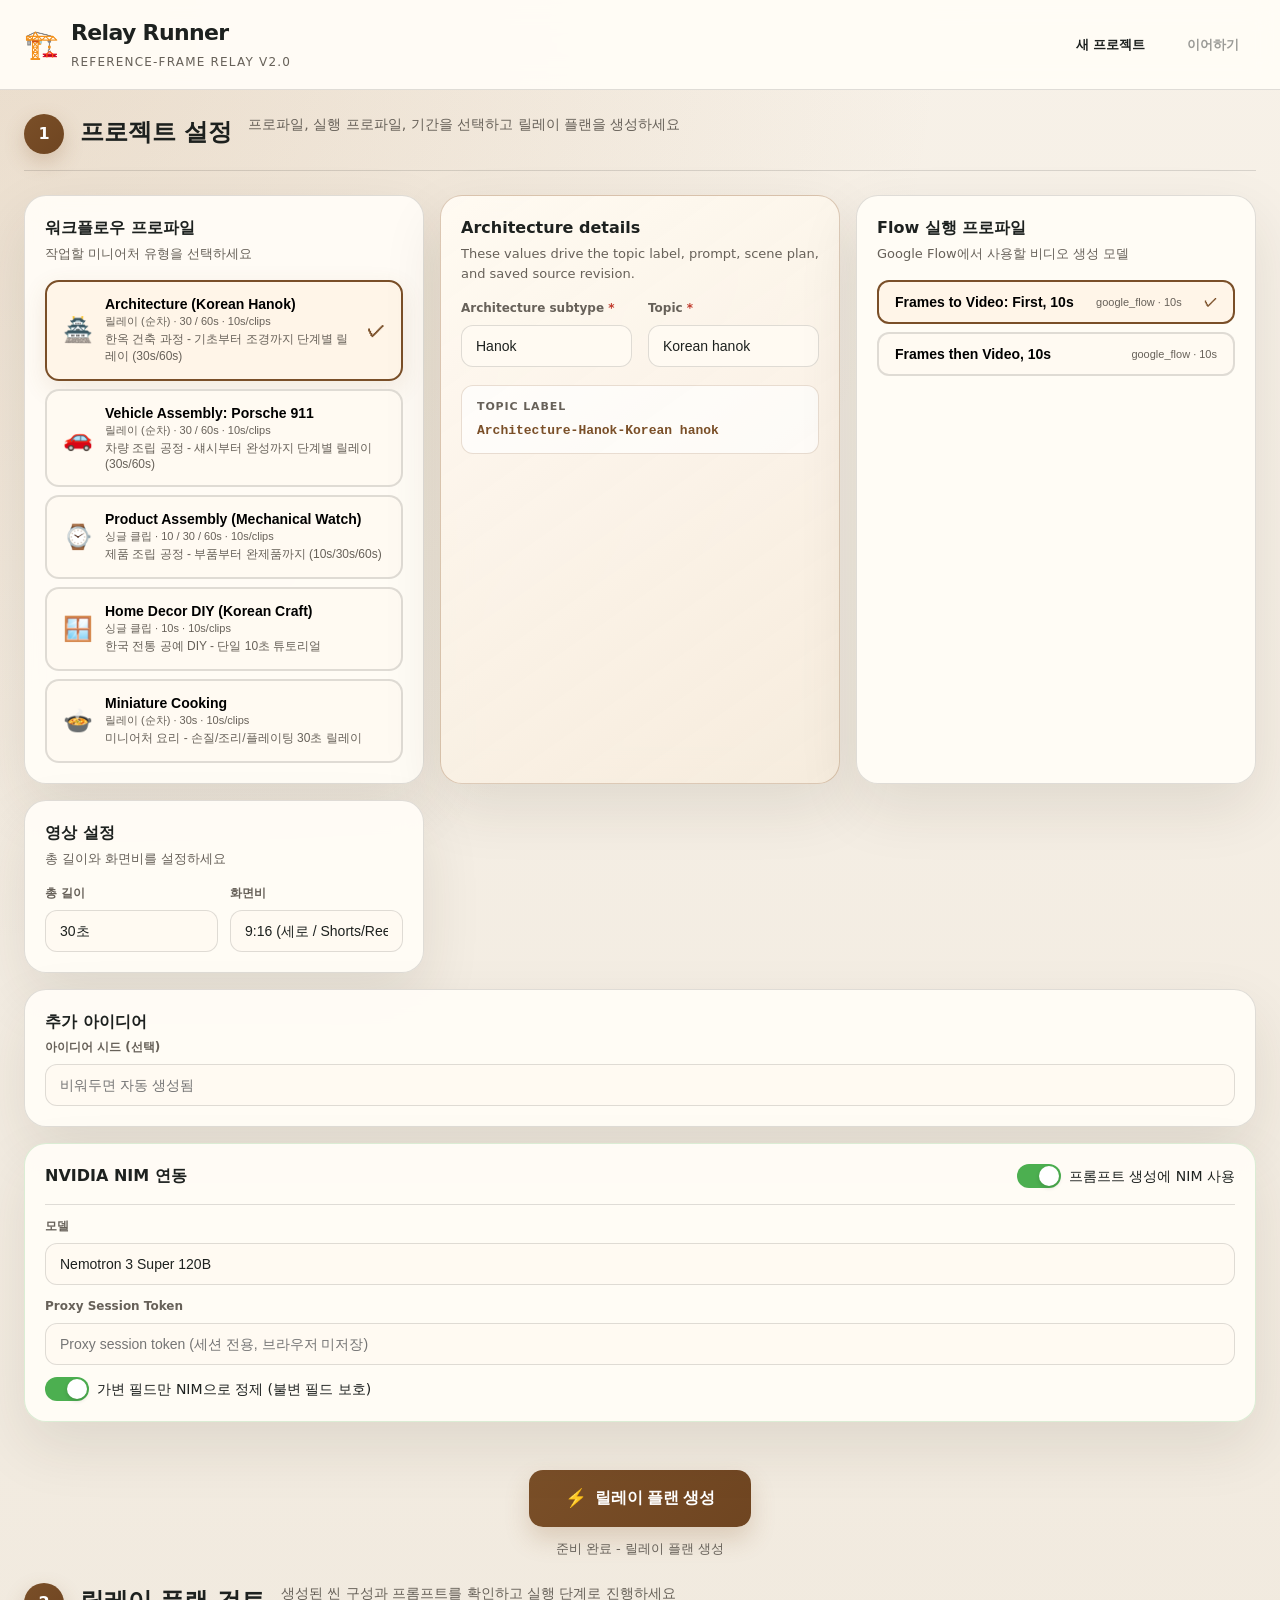
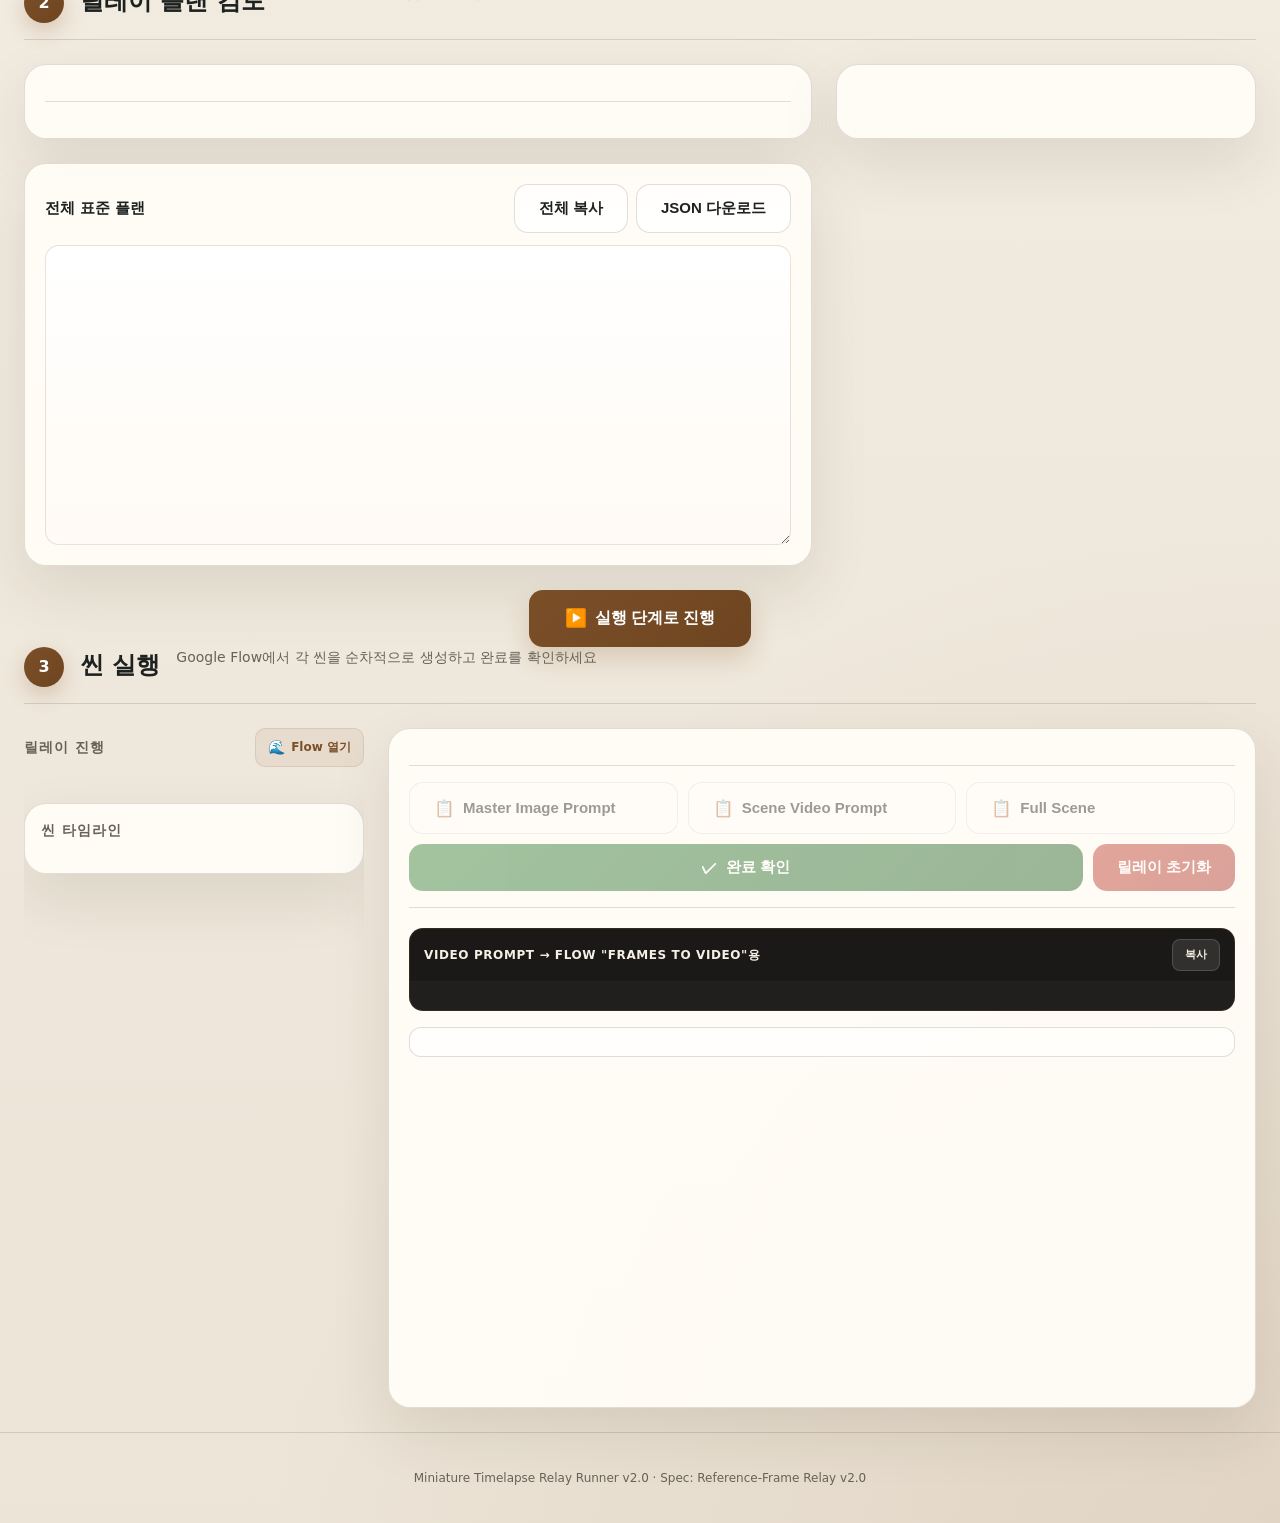
==== ui/index.html @ b79d1d03 "Make stitching optional and align prompt copying with rendered output" ====
<!doctype html>
<html lang="ko">
<head>
  <meta charset="utf-8" />
  <meta name="viewport" content="width=device-width, initial-scale=1" />
  <meta http-equiv="Cache-Control" content="no-cache, no-store, must-revalidate" />
  <meta http-equiv="Pragma" content="no-cache" />
  <meta http-equiv="Expires" content="0" />
  <title>Miniature Timelapse — Relay Runner</title>
  <link rel="stylesheet" href="styles.css?v=20260728" />
</head>
<body>
  <div class="app" id="app">
    <!-- Loading State -->
    <div id="loadingScreen" class="loading-screen" role="status" aria-live="polite">
      <div class="loading-content">
        <div class="loading-spinner"></div>
        <p>Relay Runner 로딩 중...</p>
      </div>
    </div>

    <section id="runtimeWarning" class="runtime-warning" hidden role="alert">
      <div class="runtime-warning-card">
        <p class="runtime-kicker">LOCAL SERVER REQUIRED</p>
        <h1>파일을 직접 열 수 없습니다</h1>
        <p>Relay Runner는 ES module을 사용하므로 프로젝트 루트에서 로컬 서버를 실행해야 합니다.</p>
        <code>python3 -m http.server 4173 --bind 127.0.0.1</code>
        <p>브라우저 주소가 <code>file:///</code>로 시작하면 안 되고, 실행 후 <strong>http://127.0.0.1:4173/ui/</strong> 또는 <strong>http://127.0.0.1:4173/ui/index.html</strong>로 접속하세요.</p>
      </div>
    </section>

    <!-- Main Application -->
    <header class="header" hidden id="header">
      <div class="brand">
        <span class="brand-icon" aria-hidden="true">🏗️</span>
        <div>
          <h1>Relay Runner</h1>
          <span class="subtitle">Reference-Frame Relay v2.0</span>
        </div>
      </div>
      <div class="header-actions">
        <button class="btn-ghost" id="newProjectBtn" title="새 프로젝트">새 프로젝트</button>
        <button class="btn-ghost" id="resumeProjectBtn" disabled title="마지막 프로젝트 이어하기">이어하기</button>
      </div>
    </header>

    <main class="main" id="main" hidden>
      <!-- Phase 1: Project Setup -->
      <section class="phase phase-setup" id="phaseSetup" aria-labelledby="setupTitle">
        <div class="phase-header">
          <span class="phase-number">1</span>
          <h2 id="setupTitle">프로젝트 설정</h2>
          <p class="phase-desc">프로파일, 실행 프로파일, 기간을 선택하고 릴레이 플랜을 생성하세요</p>
        </div>

        <div class="setup-grid">
          <!-- Profile Selection -->
          <div class="setup-card">
            <h3>워크플로우 프로파일</h3>
            <p class="card-desc">작업할 미니어처 유형을 선택하세요</p>
            <div class="profile-grid" id="profileGrid" role="radiogroup" aria-label="워크플로우 프로파일 선택"></div>
            <input type="hidden" id="selectedProfile" />
          </div>

          <!-- Common profile-specific selection renderer -->
          <div class="setup-card profile-selection-card" id="profileSelectionCard">
            <h3 id="selectionTitle">프로필 상세 설정</h3>
            <p class="card-desc" id="selectionDescription">선택한 프로필에 필요한 값을 입력하세요</p>
            <div class="selection-fields" id="selectionFields"></div>
            <div class="topic-label-preview" aria-live="polite">
              <span>Topic label</span>
              <strong id="topicLabelPreview"></strong>
            </div>
            <p class="field-validation" id="selectionValidation" aria-live="polite"></p>
            <input type="hidden" id="topic" />
          </div>

          <!-- Flow Execution Profile -->
          <div class="setup-card">
            <h3>Flow 실행 프로파일</h3>
            <p class="card-desc">Google Flow에서 사용할 비디오 생성 모델</p>
            <div class="exec-profile-list" id="execProfileList" role="radiogroup" aria-label="Flow 실행 프로파일 선택"></div>
            <input type="hidden" id="selectedExecProfile" />
          </div>

          <!-- Duration & Format -->
          <div class="setup-card">
            <h3>영상 설정</h3>
            <p class="card-desc">총 길이와 화면비를 설정하세요</p>
            <div class="field-row">
              <div class="field">
                <label for="duration">총 길이</label>
                <select id="duration"></select>
              </div>
              <div class="field">
                <label for="aspectRatio">화면비</label>
                <select id="aspectRatio">
                  <option value="9:16">9:16 (세로 / Shorts/Reels)</option>
                  <option value="16:9">16:9 (가로 / YouTube)</option>
                </select>
              </div>
            </div>
          </div>

          <!-- Stitching controls are currently disabled. -->
          <div class="setup-card stitch-card" hidden aria-hidden="true">
            <h3>스티칭 옵션</h3>
            <p class="card-desc">현재 비활성화된 연결 옵션입니다.</p>
            <div class="field-row">
              <div class="field">
                <label for="stitchTransition">트랜지션</label>
                <select id="stitchTransition">
                  <option value="cut">Cut (단순 연결, 가장 빠름)</option>
                  <option value="crossfade">Crossfade (교차 페이드)</option>
                  <option value="fade">Fade Through Black (블랙 페이드)</option>
                </select>
              </div>
              <div class="field">
                <label for="stitchTransitionDuration">트랜지션 길이 (초)</label>
                <input id="stitchTransitionDuration" type="number" step="0.1" min="0.1" max="5" value="0.5" />
              </div>
            </div>
            <div class="field-row">
              <div class="field">
                <label for="stitchCodec">비디오 코덱</label>
                <select id="stitchCodec">
                  <option value="libx264">H.264 (libx264)</option>
                  <option value="libx265">H.265 (libx265)</option>
                  <option value="prores_ks">ProRes (prores_ks)</option>
                </select>
              </div>
              <div class="field">
                <label for="stitchCrf">품질 (CRF, 낮을수록 고화질)</label>
                <input id="stitchCrf" type="number" min="0" max="51" value="23" />
              </div>
            </div>
            <div class="field-row">
              <div class="field">
                <label for="stitchPreset">인코딩 프리셋</label>
                <select id="stitchPreset">
                  <option value="ultrafast">Ultrafast</option>
                  <option value="superfast">Superfast</option>
                  <option value="veryfast">Veryfast</option>
                  <option value="faster">Faster</option>
                  <option value="fast">Fast</option>
                  <option value="medium" selected>Medium</option>
                  <option value="slow">Slow</option>
                  <option value="slower">Slower</option>
                  <option value="veryslow">Veryslow</option>
                </select>
              </div>
              <div class="field">
                <label for="stitchAutoNormalize" class="toggle inline">
                  <input type="checkbox" id="stitchAutoNormalize" checked />
                  <span class="toggle-slider"></span>
                  <span class="toggle-label">자동 정규화 (해상도/fps/codec 통일)</span>
                </label>
              </div>
            </div>
          </div>

          <!-- Optional refinement input -->
          <div class="setup-card topic-card">
            <h3>추가 아이디어</h3>
            <div class="field">
              <label for="ideaSeed">아이디어 시드 (선택)</label>
              <input id="ideaSeed" type="text" placeholder="비워두면 자동 생성됨" />
            </div>
          </div>

          <!-- NIM Integration - Always Visible -->
          <div class="setup-card nim-card" id="nimCard">
            <div class="nim-header">
              <h3>NVIDIA NIM 연동</h3>
              <label class="toggle" for="nimEnabled">
                <input type="checkbox" id="nimEnabled" checked />
                <span class="toggle-slider"></span>
                <span class="toggle-label">프롬프트 생성에 NIM 사용</span>
              </label>
            </div>
            <div class="nim-fields" id="nimFields">
              <div class="field">
                <label for="nimModel">모델</label>
                <select id="nimModel">
                  <option value="nvidia/nemotron-3-super-120b-a12b">Nemotron 3 Super 120B</option>
                  <option value="nvidia/nemotron-3-ultra-550b-a55b">Nemotron 3 Ultra 550B</option>
                </select>
              </div>
              <div class="field">
                <label for="nimSessionToken">Proxy Session Token</label>
                <input id="nimSessionToken" type="password" placeholder="Proxy session token (세션 전용, 브라우저 미저장)" autocomplete="off" />
              </div>
              <label class="toggle inline" for="nimRefinementPolicy">
                <input type="checkbox" id="nimRefinementPolicy" checked />
                <span class="toggle-slider"></span>
                <span class="toggle-label">가변 필드만 NIM으로 정제 (불변 필드 보호)</span>
              </label>
            </div>
          </div>
        </div>

        <!-- Build Button -->
        <div class="build-action">
          <button class="btn-primary btn-lg" id="buildPlan" disabled>
            <span class="btn-icon" aria-hidden="true">⚡</span>
            <span>릴레이 플랜 생성</span>
          </button>
          <p class="build-hint" id="buildHint">왼쪽에서 프로파일을 선택하고 주제를 입력하세요</p>
        </div>
      </section>

      <!-- Phase 2: Relay Plan Overview -->
      <section class="phase phase-plan hidden" id="phasePlan" aria-labelledby="planTitle">
        <div class="phase-header">
          <span class="phase-number">2</span>
          <h2 id="planTitle">릴레이 플랜 검토</h2>
          <p class="phase-desc">생성된 씬 구성과 프롬프트를 확인하고 실행 단계로 진행하세요</p>
        </div>

        <div class="plan-overview">
          <!-- Plan Summary -->
          <div class="plan-summary">
            <div class="plan-chips" id="planChips"></div>
            <div class="plan-meta" id="planMeta"></div>
          </div>

          <!-- Scene Timeline -->
          <div class="scene-timeline" id="sceneTimeline" role="list" aria-label="씬 타임라인"></div>

          <!-- Full Plan Output -->
          <div class="plan-output">
            <div class="output-header">
              <h3>전체 표준 플랜</h3>
              <div class="output-actions">
                <button class="btn-secondary" id="copyAllBtn">전체 복사</button>
                <button class="btn-secondary" id="downloadJsonBtn">JSON 다운로드</button>
              </div>
            </div>
            <textarea id="flowPack" class="readonly-output" spellcheck="false" readonly aria-label="전체 표준 릴레이 플랜"></textarea>
          </div>

          <!-- Proceed to Execute -->
          <div class="proceed-action">
            <button class="btn-primary btn-lg" id="proceedExecute">
              <span class="btn-icon" aria-hidden="true">▶️</span>
              <span>실행 단계로 진행</span>
            </button>
          </div>
        </div>
      </section>

      <!-- Phase 3: Execution -->
      <section class="phase phase-execute hidden" id="phaseExecute" aria-labelledby="executeTitle">
        <div class="phase-header">
          <span class="phase-number">3</span>
          <h2 id="executeTitle">씬 실행</h2>
          <p class="phase-desc">Google Flow에서 각 씬을 순차적으로 생성하고 완료를 확인하세요</p>
        </div>

        <div class="execute-layout">
          <!-- Left: Stepper + Scene Grid -->
          <aside class="execute-sidebar" id="executeSidebar">
            <!-- Stepper -->
            <div class="stepper-panel">
              <div class="stepper-header">
                <h3>릴레이 진행</h3>
                <a href="https://labs.google/fx/flow" target="_blank" rel="noopener noreferrer" class="flow-link">
                  <span class="flow-icon" aria-hidden="true">🌊</span>
                  Flow 열기
                </a>
              </div>
              <nav class="stepper" id="stepper" role="tablist" aria-label="릴레이 스테퍼"></nav>
            </div>

            <!-- Scene Grid -->
            <div class="scene-grid-panel">
              <h3>씬 타임라인</h3>
              <div class="scene-grid-mini" id="sceneGridMini" role="list" aria-label="씬 미니 그리드"></div>
            </div>
          </aside>

          <!-- Right: Active Scene Detail -->
          <div class="execute-main">
              <div class="scene-detail-panel" id="sceneDetailPanel">
                <div class="scene-header" id="sceneHeader"></div>

                <div class="scene-instruction" id="sceneInstruction" role="alert" aria-live="polite"></div>

              <div class="action-buttons" id="actionButtons">
                <button class="btn-secondary copy-btn" id="copyMasterBtn" title="Master Image Prompt 복사" disabled>
                  <span class="btn-icon" aria-hidden="true">📋</span>
                  <span class="copy-btn-label">Master Image Prompt</span>
                </button>
                <button class="btn-secondary copy-btn" id="copyVideoBtn" title="Scene Video Prompt 복사" disabled>
                  <span class="btn-icon" aria-hidden="true">📋</span>
                  <span class="copy-btn-label">Scene Video Prompt</span>
                </button>
                <button class="btn-secondary copy-btn" id="copyFullSceneBtn" title="Full Scene 복사" disabled>
                  <span class="btn-icon" aria-hidden="true">📋</span>
                  <span class="copy-btn-label">Full Scene</span>
                </button>
                <button class="btn-primary btn-confirm" id="confirmStepBtn" disabled>
                  <span class="btn-icon" aria-hidden="true">✓</span>
                  <span id="confirmBtnText">완료 확인</span>
                </button>
                <button class="btn-danger" id="resetRelayBtn" disabled>릴레이 초기화</button>
              </div>

              <!-- Source / Target Prompts -->
              <div class="prompt-panels">
                <div class="prompt-panel" id="masterPromptPanel" hidden>
                  <div class="prompt-header">
                    <h4>Master Image Prompt (Scene 1만) → 정지 이미지 생성기용</h4>
                    <button class="btn-copy-small" data-target="masterPrompt">복사</button>
                  </div>
                  <pre id="masterPrompt" class="prompt-content"></pre>
                </div>
                <div class="prompt-panel">
                  <div class="prompt-header">
                    <h4>Video Prompt → Flow "Frames to Video"용</h4>
                    <button class="btn-copy-small" data-target="videoPrompt">복사</button>
                  </div>
                  <pre id="videoPrompt" class="prompt-content"></pre>
                </div>
              </div>

              <div class="asset-info" id="assetInfo"></div>
            </div>
          </div>
        </div>
      </section>
    </main>

    <footer class="footer">
      <p>Miniature Timelapse Relay Runner v2.0 · Spec: Reference-Frame Relay v2.0</p>
    </footer>
  </div>

  <!-- Toast Container -->
  <div class="toast-container" id="toastContainer" aria-live="polite" aria-atomic="true"></div>

    <script>
      if (window.location.protocol === 'file:') {
        document.getElementById('loadingScreen').hidden = true;
        document.getElementById('runtimeWarning').hidden = false;
      }
    </script>

    <script type="module">
      import {
      SceneStatus,
      WorkflowMode,
      InputMode,
      IMMUTABLE_NEGATIVE,
      CopyAction,
      computeSourceRevision,
      serializeFullPlan,
      serializeMasterImagePrompt,
      serializeSceneVideoPrompt,
      serializeFullScene,
      serializeAssetRef,
      getSceneInputLabel,
      performCopyAction,
      createInitialRelayBranch,
      getNextActionableScene,
      isAllComplete,
      saveProjectState,
      loadProjectState,
      redactSecrets,
      redactObjectSecrets,
      listSavedProjects,
      getSceneStatusClass,
      getSceneStatusLabel,
      getSceneStatusBadgeClass,
      copyToClipboard,
      showToast,
      DEFAULT_FLOW_PROFILE,
      DEFAULT_PROFILES,
      PROFILE_SELECTION_CONFIG,
      getDefaultSelectionValues,
      deriveTopicLabel,
      getLegacySelectionFields,
      getCanonicalSelection,
      validateSelectionValues,
      countNarrationCharacters,
      resolveProjectWorkflowMode
    } from './app.js';

    // ============================================================================
    // Profile Registry & Execution Profiles
    // ============================================================================
    const PROFILES = DEFAULT_PROFILES;

    // Vehicle profile cache (loaded async from vehicle.json)
    let vehicleProfileCache = null;

    async function getVehicleProfile(category = 'car', modelName = null) {
      const profileFactory = PROFILES['vehicle.assembly'];
      if (typeof profileFactory === 'function') {
        vehicleProfileCache = await profileFactory(category, modelName);
        return vehicleProfileCache;
      }
      return profileFactory; // fallback for sync version
    }

    function getResolvedProfile(profileId) {
      const profile = PROFILES[profileId];
      return typeof profile === 'function' ? vehicleProfileCache : profile;
    }

    const EXECUTION_PROFILES = [
      { id: 'flow.frames_first.10s', label: 'Frames to Video: First, 10s', provider: 'google_flow', clipDuration: 10 },
      { id: 'flow.frames_then_video.10s', label: 'Frames then Video, 10s', provider: 'google_flow', clipDuration: 10 }
    ];

    // ============================================================================
    // State
    // ============================================================================
    let currentProfileId = 'architecture.korean';
    let currentExecProfileId = 'flow.frames_first.10s';
    let project = null;
    let relayBranch = null;
    let activeSceneIndex = 0;
    let currentPhase = 'setup'; // 'setup' | 'plan' | 'execute'
    let selectionValues = getDefaultSelectionValues(currentProfileId);
    let vehicleDataCache = null;

    // DOM Elements
    const loadingScreen = document.getElementById('loadingScreen');
    const header = document.getElementById('header');
    const main = document.getElementById('main');
    const phaseSetup = document.getElementById('phaseSetup');
    const phasePlan = document.getElementById('phasePlan');
    const phaseExecute = document.getElementById('phaseExecute');
    const profileGrid = document.getElementById('profileGrid');
    const execProfileList = document.getElementById('execProfileList');
    const durationEl = document.getElementById('duration');
    const aspectRatioEl = document.getElementById('aspectRatio');
    const topicEl = document.getElementById('topic');
    const profileSelectionCard = document.getElementById('profileSelectionCard');
    const selectionTitle = document.getElementById('selectionTitle');
    const selectionDescription = document.getElementById('selectionDescription');
    const selectionFields = document.getElementById('selectionFields');
    const topicLabelPreview = document.getElementById('topicLabelPreview');
    const selectionValidation = document.getElementById('selectionValidation');
    const ideaSeedEl = document.getElementById('ideaSeed');
    const selectedProfileEl = document.getElementById('selectedProfile');
    const selectedExecProfileEl = document.getElementById('selectedExecProfile');
    const buildPlanBtn = document.getElementById('buildPlan');
    const buildHint = document.getElementById('buildHint');
    const nimEnabledEl = document.getElementById('nimEnabled');
    const nimFields = document.getElementById('nimFields');
    const stitchTransitionEl = document.getElementById('stitchTransition');
    const stitchTransitionDurationEl = document.getElementById('stitchTransitionDuration');
    const stitchCodecEl = document.getElementById('stitchCodec');
    const stitchCrfEl = document.getElementById('stitchCrf');
    const stitchPresetEl = document.getElementById('stitchPreset');
    const stitchAutoNormalizeEl = document.getElementById('stitchAutoNormalize');
    const planChips = document.getElementById('planChips');
    const planMeta = document.getElementById('planMeta');
    const sceneTimeline = document.getElementById('sceneTimeline');
    const flowPackEl = document.getElementById('flowPack');
    const proceedExecuteBtn = document.getElementById('proceedExecute');
    const stepperEl = document.getElementById('stepper');
    const sceneGridMini = document.getElementById('sceneGridMini');
    const sceneHeader = document.getElementById('sceneHeader');
    const sceneInstruction = document.getElementById('sceneInstruction');
    const videoPromptEl = document.getElementById('videoPrompt');
    const masterPromptEl = document.getElementById('masterPrompt');
    const masterPromptPanel = document.getElementById('masterPromptPanel');
    const assetInfoEl = document.getElementById('assetInfo');
    const copyMasterBtn = document.getElementById('copyMasterBtn');
    const copyVideoBtn = document.getElementById('copyVideoBtn');
    const copyFullSceneBtn = document.getElementById('copyFullSceneBtn');
    const confirmStepBtn = document.getElementById('confirmStepBtn');
    const confirmBtnText = document.getElementById('confirmBtnText');
    const resetRelayBtn = document.getElementById('resetRelayBtn');
    const copyAllBtn = document.getElementById('copyAllBtn');
    const downloadJsonBtn = document.getElementById('downloadJsonBtn');
    const newProjectBtn = document.getElementById('newProjectBtn');
    const resumeProjectBtn = document.getElementById('resumeProjectBtn');
    const nimModelEl = document.getElementById('nimModel');
    const nimSessionTokenEl = document.getElementById('nimSessionToken');
    const nimRefinementPolicyEl = document.getElementById('nimRefinementPolicy');
    const NIM_PROXY_REWRITE_URL = 'http://127.0.0.1:4174/api/nim/rewrite';

    // ============================================================================
    // Initialization
    // ============================================================================
    async function init() {
      console.log('[init] Starting...');
      try {
        console.log('[init] Loading vehicle data...');
        await loadVehicleData();
        console.log('[init] Vehicle data loaded:', !!vehicleDataCache);
        console.log('[init] Rendering profile grid...');
        renderProfileGrid();
        console.log('[init] Profile grid rendered');
        console.log('[init] Rendering selection fields...');
        await renderSelectionFields(currentProfileId);
        console.log('[init] Selection fields rendered');
        renderExecProfileList();
        setupEventListeners();
        checkResumeAvailability();
        console.log('[init] Complete!');
      } catch (err) {
        console.error('[init] ERROR:', err);
        showToast(`초기화 실패: ${err.message}`, 'error');
      } finally {
        console.log('[init] Finally block - hiding loading screen');
        loadingScreen.hidden = true;
        header.hidden = false;
        main.hidden = false;
      }
    }

    async function loadVehicleData() {
      console.log('[loadVehicleData] Starting...');
      try {
        const { loadVehicleData: loadVehicleDataModule } = await import('./app.js');
        console.log('[loadVehicleData] Module imported, fetching vehicle.json...');
        vehicleDataCache = await loadVehicleDataModule();
        console.log('[loadVehicleData] vehicleDataCache loaded:', !!vehicleDataCache);
        const profileFactory = PROFILES['vehicle.assembly'];
        if (typeof profileFactory === 'function') {
          console.log('[loadVehicleData] Building vehicle profile...');
          vehicleProfileCache = await profileFactory('car', null);
          console.log('[loadVehicleData] Vehicle profile built:', !!vehicleProfileCache);
        }
      } catch (err) {
        console.warn('[loadVehicleData] Vehicle data preload failed:', err);
        throw err;
      }
    }

    function setupEventListeners() {
      // Profile selection
      profileGrid.addEventListener('click', (e) => {
        const card = e.target.closest('.profile-card');
        if (card) selectProfile(card.dataset.profileId);
      });

      // Exec profile selection
      execProfileList.addEventListener('click', (e) => {
        const item = e.target.closest('.exec-profile-item');
        if (item) selectExecProfile(item.dataset.execProfileId);
      });

      // NIM toggle
      nimEnabledEl.addEventListener('change', () => {
        nimFields.hidden = !nimEnabledEl.checked;
      });

      // Duration change
      durationEl.addEventListener('change', validateSetup);

      ideaSeedEl.addEventListener('input', validateSetup);

      // Build plan
      buildPlanBtn.addEventListener('click', buildRelayPlan);

      // Plan phase
      proceedExecuteBtn.addEventListener('click', () => switchPhase('execute'));

      // Execute phase
      copyMasterBtn.addEventListener('click', () => copyAction(CopyAction.MASTER_IMAGE));
      copyVideoBtn.addEventListener('click', () => copyAction(CopyAction.SCENE_VIDEO));
      copyFullSceneBtn.addEventListener('click', () => copyAction(CopyAction.FULL_SCENE));
      confirmStepBtn.addEventListener('click', confirmStep);
      resetRelayBtn.addEventListener('click', resetRelay);
      copyAllBtn.addEventListener('click', () => copyAction(CopyAction.ALL));
      downloadJsonBtn.addEventListener('click', downloadJson);
      newProjectBtn.addEventListener('click', startNewProject);
      resumeProjectBtn.addEventListener('click', resumeLastProject);

      // Copy buttons in prompt panels
      document.querySelectorAll('.btn-copy-small').forEach(btn => {
        btn.addEventListener('click', (e) => {
          const targetId = e.currentTarget.dataset.target;
          const target = document.getElementById(targetId);
          if (target) copyToClipboard(target.textContent);
        });
      });

      // NIM settings (proxy session token in-memory only)
      const legacyNimKeyStorageId = 'miniature_timelapse_nim_' + 'api_key';
      localStorage.removeItem(legacyNimKeyStorageId); // Purge legacy stored key
      nimSessionTokenEl.addEventListener('input', () => {
        // Never persist proxy session token to browser storage
      });

      // Stitch options persistence
      ['stitchTransition', 'stitchTransitionDuration', 'stitchCodec', 'stitchCrf', 'stitchPreset', 'stitchAutoNormalize'].forEach(id => {
        const el = document.getElementById(id);
        if (el) {
          el.addEventListener('change', () => {
            const prefs = {
              transition: stitchTransitionEl.value,
              transition_duration: parseFloat(stitchTransitionDurationEl.value),
              codec: stitchCodecEl.value,
              crf: parseInt(stitchCrfEl.value, 10),
              preset: stitchPresetEl.value,
              auto_normalize: stitchAutoNormalizeEl.checked
            };
            localStorage.setItem('miniature_timelapse_stitch_options', JSON.stringify(prefs));
          });
        }
      });

      // Restore stitch options
      const storedStitch = localStorage.getItem('miniature_timelapse_stitch_options');
      if (storedStitch) {
        try {
          const prefs = JSON.parse(storedStitch);
          stitchTransitionEl.value = prefs.transition || 'cut';
          stitchTransitionDurationEl.value = prefs.transition_duration ?? 0.5;
          stitchCodecEl.value = prefs.codec || 'libx264';
          stitchCrfEl.value = prefs.crf ?? 23;
          stitchPresetEl.value = prefs.preset || 'medium';
          stitchAutoNormalizeEl.checked = prefs.auto_normalize ?? true;
        } catch (_) {}
      }
      // Never restore session token from storage on reload
      nimSessionTokenEl.value = '';

      // Stepper click delegation
      stepperEl.addEventListener('click', (e) => {
        const pill = e.target.closest('.step-pill');
        if (pill && !pill.classList.contains('locked')) {
          const idx = parseInt(pill.dataset.sceneIndex, 10);
          if (!isNaN(idx)) setActiveScene(idx);
        }
      });

      // Scene grid mini click
      sceneGridMini.addEventListener('click', (e) => {
        const card = e.target.closest('.scene-card-mini');
        if (card && !card.classList.contains('locked')) {
          const idx = parseInt(card.dataset.sceneIndex, 10);
          if (!isNaN(idx)) setActiveScene(idx);
        }
      });
    }

    // ============================================================================
    // Rendering Functions
    // ============================================================================
    function renderProfileGrid() {
      profileGrid.replaceChildren();
      for (const [id] of Object.entries(PROFILES)) {
        const profile = getResolvedProfile(id);
        if (!profile) continue;
        const isSelected = id === currentProfileId;
        const workflowLabel = profile.workflow_mode === WorkflowMode.REFERENCE_FRAME_RELAY
          ? '릴레이 (순차)'
          : '싱글 클립';
        const durations = profile.allowed_total_durations.join(' / ');

        const card = document.createElement('button');
        card.type = 'button';
        card.className = `profile-card${isSelected ? ' selected' : ''}`;
        card.dataset.profileId = id;
        card.setAttribute('role', 'radio');
        card.setAttribute('aria-checked', isSelected);
        const icon = document.createElement('div');
        icon.className = 'profile-icon';
        icon.setAttribute('aria-hidden', 'true');
        icon.textContent = getProfileIcon(id);
        const info = document.createElement('div');
        info.className = 'profile-info';
        const title = document.createElement('h4');
        title.textContent = profile.display_name;
        const meta = document.createElement('p');
        meta.className = 'profile-meta';
        meta.textContent = `${workflowLabel} · ${durations}s · ${profile.clip_duration_seconds}s/clips`;
        const description = document.createElement('p');
        description.className = 'profile-desc';
        description.textContent = getProfileDescription(id);
        info.append(title, meta, description);
        card.append(icon, info);
        if (isSelected) {
          const check = document.createElement('span');
          check.className = 'profile-check';
          check.setAttribute('aria-hidden', 'true');
          check.textContent = '✓';
          card.appendChild(check);
        }
        profileGrid.appendChild(card);
      }
      selectedProfileEl.value = currentProfileId;
      updateDurationOptions();
      validateSetup();
    }

    function renderExecProfileList() {
      execProfileList.replaceChildren();
      for (const ep of EXECUTION_PROFILES) {
        const isSelected = ep.id === currentExecProfileId;
        const item = document.createElement('button');
        item.type = 'button';
        item.className = `exec-profile-item${isSelected ? ' selected' : ''}`;
        item.dataset.execProfileId = ep.id;
        item.setAttribute('role', 'radio');
        item.setAttribute('aria-checked', isSelected);
        const label = document.createElement('span');
        label.className = 'exec-profile-label';
        label.textContent = ep.label;
        const meta = document.createElement('span');
        meta.className = 'exec-profile-meta';
        meta.textContent = `${ep.provider} · ${ep.clipDuration}s`;
        item.append(label, meta);
        if (isSelected) {
          const check = document.createElement('span');
          check.className = 'exec-profile-check';
          check.setAttribute('aria-hidden', 'true');
          check.textContent = '✓';
          item.appendChild(check);
        }
        execProfileList.appendChild(item);
      }
      selectedExecProfileEl.value = currentExecProfileId;
    }

    function updateDurationOptions() {
      const profile = getResolvedProfile(currentProfileId);
      if (!profile) {
        durationEl.replaceChildren();
        return;
      }
      durationEl.replaceChildren();
      for (const duration of profile.allowed_total_durations) {
        const option = document.createElement('option');
        option.value = String(duration);
        option.textContent = `${duration}초`;
        option.selected = duration === profile.default_total_duration;
        durationEl.appendChild(option);
      }
    }

    function validateSetup() {
      const result = validateSelectionValues(currentProfileId, selectionValues);
      const narrationCount = currentProfileId === 'home_decor.diy'
        ? countNarrationCharacters(selectionValues.korean_narration)
        : null;
      selectionValidation.textContent = result.valid
        ? (narrationCount === null ? '' : `Narration: ${narrationCount}/60 characters excluding spaces`)
        : result.errors.join(' ');
      selectionValidation.classList.toggle('has-error', !result.valid);
      buildPlanBtn.disabled = !result.valid;
      buildHint.textContent = result.valid
        ? '준비 완료 - 릴레이 플랜 생성'
        : '프로필 상세 설정의 필수 값을 확인하세요';
    }

    function appendOption(select, value, selectedValue) {
      const option = document.createElement('option');
      const optionValue = typeof value === 'object' ? value.value : value;
      const optionLabel = typeof value === 'object' ? value.label : value;
      option.value = optionValue;
      option.textContent = optionLabel;
      option.selected = optionValue === selectedValue;
      select.appendChild(option);
    }

    function getSelectionOptions(field) {
      if (field.type === 'vehicle-category') {
        return vehicleDataCache?.categories || ['car'];
      }
      if (field.type === 'vehicle-model') {
        const category = selectionValues.category || 'car';
        return vehicleDataCache?.models?.[category] || [];
      }
      return field.options || [];
    }

    function markPlanStaleIfInputsChanged() {
      if (project) {
        project.is_stale = true;
        if (typeof copyMasterBtn !== 'undefined' && copyMasterBtn) copyMasterBtn.disabled = true;
        if (typeof copyVideoBtn !== 'undefined' && copyVideoBtn) copyVideoBtn.disabled = true;
        if (typeof copyFullSceneBtn !== 'undefined' && copyFullSceneBtn) copyFullSceneBtn.disabled = true;
        if (typeof copyAllBtn !== 'undefined' && copyAllBtn) copyAllBtn.disabled = true;
      }
    }

    function updateSelectionSummary() {
      const legacy = getLegacySelectionFields(currentProfileId, selectionValues);
      topicEl.value = legacy.topic || '';
      topicLabelPreview.textContent = deriveTopicLabel(currentProfileId, selectionValues);
      markPlanStaleIfInputsChanged();
      validateSetup();
    }

    function handleSelectionChange(field, control) {
      selectionValues[field.key] = control.value;
      if (currentProfileId === 'vehicle.assembly' && field.key === 'category') {
        const models = vehicleDataCache?.models?.[control.value] || [];
        selectionValues.model = models[0] || '';
        const modelControl = document.getElementById('selection-model');
        if (modelControl) {
          modelControl.replaceChildren();
          for (const model of models) appendOption(modelControl, model, selectionValues.model);
        }
      }
      updateSelectionSummary();
    }

    async function renderSelectionFields(profileId, initialValues = null) {
      const config = PROFILE_SELECTION_CONFIG[profileId];
      if (!config) {
        profileSelectionCard.hidden = true;
        return;
      }
      profileSelectionCard.hidden = false;
      selectionValues = {
        ...getDefaultSelectionValues(profileId),
        ...(initialValues || {})
      };
      if (profileId === 'vehicle.assembly') {
        const category = selectionValues.category || 'car';
        const models = vehicleDataCache?.models?.[category] || [];
        if (!models.includes(selectionValues.model)) selectionValues.model = models[0] || '';
      }

      selectionTitle.textContent = `${config.genre_label} details`;
      selectionDescription.textContent = 'These values drive the topic label, prompt, scene plan, and saved source revision.';
      selectionFields.replaceChildren();

      for (const field of config.fields) {
        const wrapper = document.createElement('div');
        wrapper.className = `field selection-field selection-field-${field.key}`;
        const label = document.createElement('label');
        label.htmlFor = `selection-${field.key}`;
        label.textContent = field.label;
        if (field.required) {
          const required = document.createElement('span');
          required.className = 'required';
          required.setAttribute('aria-hidden', 'true');
          required.textContent = ' *';
          label.appendChild(required);
        }

        let control;
        if (field.type === 'textarea') {
          control = document.createElement('textarea');
          control.rows = 3;
        } else if (field.type === 'select' || field.type.startsWith('vehicle-')) {
          control = document.createElement('select');
          const options = getSelectionOptions(field);
          for (const option of options) appendOption(control, option, selectionValues[field.key]);
        } else {
          control = document.createElement('input');
          control.type = 'text';
          control.placeholder = field.placeholder || '';
        }
        control.id = `selection-${field.key}`;
        control.name = field.key;
        control.required = Boolean(field.required);
        control.value = selectionValues[field.key] || '';
        control.addEventListener(field.type === 'select' || field.type.startsWith('vehicle-') ? 'change' : 'input', () => {
          handleSelectionChange(field, control);
        });

        wrapper.append(label, control);
        selectionFields.appendChild(wrapper);
      }
      updateSelectionSummary();
    }

    async function selectProfile(profileId) {
      currentProfileId = profileId;
      selectionValues = getDefaultSelectionValues(profileId);
      renderProfileGrid();
      await renderSelectionFields(profileId);
    }

    function selectExecProfile(execProfileId) {
      currentExecProfileId = execProfileId;
      renderExecProfileList();
    }

    function getProfileIcon(profileId) {
      const icons = {
        'architecture.korean': '🏯',
        'vehicle.assembly': '🚗',
        'product.assembly': '⌚',
        'home_decor.diy': '🪟',
        'cooking.miniature': '🍲'
      };
      return icons[profileId] || '📦';
    }

    function getProfileDescription(profileId) {
      const descs = {
        'architecture.korean': '한옥 건축 과정 - 기초부터 조경까지 단계별 릴레이 (30s/60s)',
        'vehicle.assembly': '차량 조립 공정 - 섀시부터 완성까지 단계별 릴레이 (30s/60s)',
        'product.assembly': '제품 조립 공정 - 부품부터 완제품까지 (10s/30s/60s)',
        'home_decor.diy': '한국 전통 공예 DIY - 단일 10초 튜토리얼',
        'cooking.miniature': '미니어처 요리 - 손질/조리/플레이팅 30초 릴레이'
      };
      return descs[profileId] || '';
    }

    // ============================================================================
    // Phase Switching
    // ============================================================================
    function switchPhase(phase) {
      currentPhase = phase;
      phaseSetup.hidden = phase !== 'setup';
      phasePlan.hidden = phase !== 'plan';
      phaseExecute.hidden = phase !== 'execute';

      if (phase === 'execute') {
        renderStepper();
        renderSceneGridMini();
        setActiveScene(activeSceneIndex);
      }
    }

    function createRequestUuid() {
      if (window.crypto && typeof window.crypto.randomUUID === 'function') {
        return window.crypto.randomUUID();
      }
      const segments = [8, 4, 4, 4, 12].map((length) => {
        let value = '';
        while (value.length < length) {
          value += Math.floor(Math.random() * 16).toString(16);
        }
        return value.slice(0, length);
      });
      return `${segments[0]}-${segments[1]}-${segments[2]}-${segments[3]}-${segments[4]}`;
    }

    function buildNimSubject(projectData) {
      return {
        topic: projectData.topic,
        topic_label: projectData.topic_label,
        genre: projectData.genre,
        subtype: projectData.subtype,
        ...projectData.selection,
        ...(projectData.derived_fields?.selection || {})
      };
    }

    function buildNimImmutableRules(projectData) {
      return [
        'Scene 1 may contain first_frame_prompt; Scenes 2+ must keep first_frame_prompt empty.',
        'Only giant human hands may appear. Miniature people, small people, tiny workers, human figures, and characters are forbidden.',
        'Do not alter the negative prompt or template exclusions.',
        'Maintain identity lock, camera angle, scale, lighting direction, and object placement continuity across scenes.',
        'Preserve scene ids, names, start_state, ordered_actions, and end_state exactly as provided.',
        `Identity lock: ${projectData.identity_lock}`,
        `Negative prompt base: ${projectData.negative_prompt_base}`,
        `Template exclusions: ${projectData.template_exclusions}`
      ];
    }

    function buildNimRequestPayload(projectData) {
      return {
        schema_version: '2.0',
        request_id: createRequestUuid(),
        source_revision: projectData.source_revision,
        profile: {
          id: projectData.profile_id,
          version: projectData.profile_version,
          workflow_mode: projectData.workflow_mode
        },
        subject: buildNimSubject(projectData),
        style_bible: projectData.style_bible,
        scenes: projectData.scenes.map((scene) => ({
          id: scene.id,
          name: scene.name,
          start_state: scene.start_state,
          ordered_actions: scene.ordered_actions,
          end_state: scene.end_state,
          local_first_frame_prompt: scene.first_frame_prompt || '',
          local_video_prompt: scene.video_prompt || ''
        })),
        mutable_fields: [
          'scenes.*.first_frame_prompt',
          'scenes.*.video_prompt'
        ],
        immutable_rules: buildNimImmutableRules(projectData),
        model_id: nimModelEl.value
      };
    }

    async function rewriteProjectPromptsWithNim(projectData, sessionToken) {
      const requestPayload = buildNimRequestPayload(projectData);
      const response = await fetch(NIM_PROXY_REWRITE_URL, {
        method: 'POST',
        headers: {
          'Content-Type': 'application/json',
          'X-Session-Token': sessionToken
        },
        body: JSON.stringify(requestPayload)
      });

      let responseBody = null;
      try {
        responseBody = await response.json();
      } catch (_) {
        responseBody = null;
      }

      if (!response.ok) {
        const message = responseBody?.error?.message || `Proxy request failed (${response.status})`;
        throw new Error(message);
      }

      if (!responseBody || !Array.isArray(responseBody.scenes)) {
        throw new Error('Proxy response missing scenes array');
      }

      if (responseBody.source_revision !== requestPayload.source_revision) {
        throw new Error('Stale NIM response ignored: source revision mismatch');
      }
      if (!project || project.source_revision !== requestPayload.source_revision) {
        throw new Error('Stale NIM response ignored: local draft changed before apply');
      }

      const rewrittenById = new Map(responseBody.scenes.map((scene) => [scene.id, scene]));
      projectData.scenes = projectData.scenes.map((scene, index) => {
        const rewritten = rewrittenById.get(scene.id);
        if (!rewritten) return scene;
        return {
          ...scene,
          first_frame_prompt: index === 0 ? (rewritten.first_frame_prompt || scene.first_frame_prompt || '') : '',
          video_prompt: rewritten.video_prompt || scene.video_prompt
        };
      });
      projectData.provenance = {
        source: 'nim',
        model_id: nimModelEl.value,
        request_id: responseBody.request_id || requestPayload.request_id,
        source_revision: responseBody.source_revision
      };

      return {
        requestPayload,
        responseBody
      };
    }

    // ============================================================================
    // Build Relay Plan
    // ============================================================================
    async function buildRelayPlan() {
      try {
        let profile = PROFILES[currentProfileId];
        const duration = parseInt(durationEl.value, 10);
        const aspectRatio = aspectRatioEl.value;
        const selectionValidationResult = validateSelectionValues(currentProfileId, selectionValues);
        if (!selectionValidationResult.valid) {
          validateSetup();
          showToast(selectionValidationResult.errors.join(' '), 'error');
          return;
        }
        const legacyFields = getLegacySelectionFields(currentProfileId, selectionValues);
        const canonicalSelection = getCanonicalSelection(currentProfileId, selectionValues);
        const topic = legacyFields.topic || topicEl.value.trim();
        const topicLabel = deriveTopicLabel(currentProfileId, selectionValues);
        const ideaSeed = ideaSeedEl.value.trim() || undefined;
        const selectionDetail = Object.entries(selectionValues)
          .filter(([, value]) => String(value || '').trim())
          .map(([key, value]) => `${key}: ${value}`)
          .join(' | ');
        const promptDetail = [selectionDetail, ideaSeed].filter(Boolean).join(' | ');
        const nimEnabled = nimEnabledEl.checked;
        const sessionToken = nimSessionTokenEl.value.trim();

        buildPlanBtn.disabled = true;
        buildHint.textContent = '릴레이 플랜 생성 중...';

        // Handle vehicle.assembly async profile loading
        if (currentProfileId === 'vehicle.assembly') {
          const vehicleCategory = selectionValues.category || 'car';
          const vehicleModel = selectionValues.model || null;
          profile = await getVehicleProfile(vehicleCategory, vehicleModel);
        } else if (typeof profile.resolve_selection === 'function') {
          profile = profile.resolve_selection(selectionValues);
        }

        // Get scene plans for duration
        const selectedScenePlans = profile.scene_plans[duration] || profile.scene_plans[profile.default_total_duration];
        const scenePlans = selectedScenePlans.map((scenePlan, index) => ({
          ...scenePlan,
          input_mode: index === 0 ? InputMode.MASTER_IMAGE : InputMode.PREVIOUS_FINAL_FRAME
        }));

        // Build project object
        project = {
          profile_id: profile.id,
          profile_version: profile.version,
          profile_display_name: profile.display_name,
          workflow_mode: resolveProjectWorkflowMode(currentProfileId, duration, profile.workflow_mode),
          topic,
          topic_label: topicLabel,
          genre: profile.id.split('.')[0],
          subtype: legacyFields.subtype || profile.id.split('.')[1],
          selection: { ...selectionValues },
          derived_fields: { selection: canonicalSelection },
          ...legacyFields,
          duration_seconds: duration,
          clip_duration_seconds: profile.clip_duration_seconds,
          aspect_ratio: aspectRatio,
          scene_count: scenePlans.length,
          style_bible: profile.style_bible,
          identity_lock: profile.identity_lock,
          negative_prompt_base: profile.negative_prompt_base || IMMUTABLE_NEGATIVE,
          template_exclusions: 'text, subtitle, caption, watermark, logo, burnt-in text, overlay text, bad anatomy, deformed hands, blurry, miniature people, small people, tiny workers, human figures',
          flow_execution_profile_id: currentExecProfileId,
          nim_enabled: nimEnabled,
          nim_model_id: nimEnabled ? nimModelEl.value : undefined,
          nim_refinement_policy: nimEnabled ? (nimRefinementPolicyEl.checked ? 'mutable_only' : 'all') : undefined,
          provenance: { source: 'local' },
          stitch_options: {
            transition: stitchTransitionEl.value,
            transition_duration: parseFloat(stitchTransitionDurationEl.value),
            codec: stitchCodecEl.value,
            crf: parseInt(stitchCrfEl.value, 10),
            preset: stitchPresetEl.value,
            auto_normalize: stitchAutoNormalizeEl.checked
          },
          scenes: []
        };

        // Compute source revision
        const sourceDraft = {
          profile_id: project.profile_id,
          profile_version: project.profile_version,
          workflow_mode: project.workflow_mode,
          topic: project.topic,
          genre: project.genre,
          subtype: project.subtype,
          topic_label: project.topic_label,
          selection: project.selection,
          derived_fields: project.derived_fields,
          subject: project.subject,
          category: project.category,
          model_name: project.model_name,
          dish_name: project.dish_name,
          dish_key: project.dish_key,
          craft_name: project.craft_name,
          idea_name: project.idea_name,
          materials: project.materials,
          final_object: project.final_object,
          korean_narration: project.korean_narration,
          duration_seconds: project.duration_seconds,
          clip_duration_seconds: project.clip_duration_seconds,
          aspect_ratio: project.aspect_ratio,
          style_bible: project.style_bible,
          stitch_options: project.stitch_options,
          scene_plans: scenePlans.map(sp => ({
            scene_id: sp.scene_id,
            name: sp.name,
            start_state: sp.start_state,
            ordered_actions: sp.ordered_actions,
            end_state: sp.end_state,
            completion_range: sp.completion_range,
            is_final_scene: sp.is_final_scene,
            exact_stop_state: sp.exact_stop_state,
            reserved_future_actions: sp.reserved_future_actions,
            forbidden_future_actions: sp.forbidden_future_actions,
            forbidden_changes: sp.forbidden_changes,
            input_mode: sp.input_mode
          })),
          narration: project.korean_narration || ideaSeed,
          idea_seed: ideaSeed,
          flow_execution_profile_id: project.flow_execution_profile_id,
          nim_enabled: project.nim_enabled,
          nim_model_id: project.nim_model_id,
          nim_refinement_policy: project.nim_refinement_policy
        };

        project.source_draft = sourceDraft;
        project.source_revision = await computeSourceRevision(sourceDraft);

        // Build scenes with prompts
        for (let i = 0; i < scenePlans.length; i++) {
          const sp = scenePlans[i];
          const isFirst = i === 0;

          const firstFramePrompt = isFirst
            ? profile.first_frame_prompt_factory(topic, promptDetail)
            : '';

          const videoPrompt = profile.scene_prompt_factory
            ? profile.scene_prompt_factory(topic, promptDetail, sp, i + 1)
            : `${topic} - ${sp.name}: ${sp.ordered_actions.join(', ')}. Selection: ${promptDetail}. Identity: ${profile.identity_lock}`;

          const assetRef = {
            logical_id: `scene_${i + 1}_final`,
            kind: 'frame',
            scope: 'project',
            flow_asset_label: `Scene ${i + 1} Final Frame`,
            local_path: `output/scene_${i + 1}_final.png`,
            source_scene_id: isFirst ? undefined : i,
            confirmed_by_user: false,
            confirmed_at: null,
            content_hash: null
          };

          project.scenes.push({
            id: i + 1,
            name: sp.name,
            input_mode: sp.input_mode,
            forbidden_changes: sp.forbidden_changes,
            start_state: sp.start_state,
            ordered_actions: sp.ordered_actions,
            end_state: sp.end_state,
            completion_range: sp.completion_range,
            is_final_scene: sp.is_final_scene,
            exact_stop_state: sp.exact_stop_state,
            reserved_future_actions: sp.reserved_future_actions,
            forbidden_future_actions: sp.forbidden_future_actions,
            first_frame_prompt: firstFramePrompt,
            video_prompt: videoPrompt,
            negative_prompt_base: project.negative_prompt_base,
            template_exclusions: project.template_exclusions,
            asset_ref: assetRef
          });
        }

        if (nimEnabled && sessionToken) {
          buildHint.textContent = 'NIM 프록시로 프롬프트 정제 중...';
          try {
            await rewriteProjectPromptsWithNim(project, sessionToken);
            buildHint.textContent = 'NIM 응답 적용 완료 - 릴레이 플랜 생성됨';
            showToast('NIM 프록시 응답을 적용했습니다.', 'success');
          } catch (err) {
            project.provenance = {
              source: 'local',
              error: err.message
            };
            buildHint.textContent = `NIM 실패 - 로컬 플랜 유지 (${err.message})`;
            showToast(`NIM 실패, 로컬 플랜으로 계속합니다: ${err.message}`, 'error');
          }
        } else if (nimEnabled && !sessionToken) {
          project.provenance = {
            source: 'local',
            error: 'Proxy session token missing'
          };
          buildHint.textContent = 'Proxy session token이 없어 로컬 플랜을 유지합니다.';
          showToast('Proxy session token이 없어 로컬 플랜을 유지합니다.', 'info');
        } else {
          project.provenance = { source: 'local' };
          buildHint.textContent = '로컬 deterministic 플랜 생성 완료';
        }

        // Create initial relay branch
        relayBranch = createInitialRelayBranch(project);
        project.relay_branch = relayBranch;

        // Save
        saveProjectState(project);

        // Render plan phase
        renderPlanPhase();
        switchPhase('plan');
      } catch (err) {
        buildHint.textContent = `릴레이 플랜 생성 실패: ${err.message}`;
        showToast(`릴레이 플랜 생성 실패: ${err.message}`, 'error');
      } finally {
        buildPlanBtn.disabled = false;
      }
    }

    // ============================================================================
    // Plan Phase Rendering
    // ============================================================================
    function renderPlanPhase() {
      // Chips
      const execProfile = EXECUTION_PROFILES.find(e => e.id === currentExecProfileId);
      const stitch = project.stitch_options || {};
      planChips.innerHTML = `
        <span class="chip chip-profile">${project.profile_display_name}</span>
        <span class="chip chip-workflow">${project.workflow_mode}</span>
        <span class="chip chip-duration">${project.duration_seconds}s</span>
        <span class="chip chip-clips">${project.scene_count} clips × ${project.clip_duration_seconds}s</span>
        <span class="chip chip-ratio">${project.aspect_ratio}</span>
        <span class="chip chip-exec">${execProfile?.label || currentExecProfileId}</span>
        ${project.nim_enabled ? '<span class="chip chip-nim">NIM Enabled</span>' : ''}
        <span class="chip chip-stitch">Stitch: ${stitch.transition || 'cut'}${stitch.transition !== 'cut' ? ` ${stitch.transition_duration}s` : ''}</span>
      `;

      // Meta
      planMeta.replaceChildren();
      const appendMeta = (label, value, useCode = false) => {
        const row = document.createElement('div');
        row.className = 'meta-item';
        const strong = document.createElement('strong');
        strong.textContent = `${label}: `;
        const content = document.createElement(useCode ? 'code' : 'span');
        content.textContent = value;
        row.append(strong, content);
        planMeta.appendChild(row);
      };
      appendMeta('주제', project.topic);
      appendMeta('Topic label', project.topic_label);
      if (project.narration) appendMeta('아이디어 시드', project.narration);
      appendMeta('Source Revision', project.source_revision, true);
      appendMeta('워크플로우', `${project.workflow_mode} (${project.scene_count} 씬)`);
      appendMeta(
        '스티칭',
        `${stitch.transition || 'cut'}${stitch.transition !== 'cut' ? ` ${stitch.transition_duration}s` : ''} · ${stitch.codec || 'libx264'} CRF ${stitch.crf || 23} ${stitch.preset || 'medium'} · ${stitch.auto_normalize ? '정규화 ON' : '정규화 OFF'}`
      );

      // Scene Timeline
      sceneTimeline.innerHTML = project.scenes.map((scene, i) => `
        <div class="timeline-scene" data-index="${i}">
          <div class="timeline-marker">
            <span class="scene-number">${i + 1}</span>
            <span class="timeline-line" ${i === project.scenes.length - 1 ? 'style="display:none"' : ''}></span>
          </div>
          <div class="timeline-content">
            <h4>${scene.name}</h4>
            <div class="timeline-meta">
              <span class="input-mode-badge">${scene.input_mode}</span>
              <span>입력: ${getSceneInputLabel(i + 1, scene.input_mode)}</span>
              <span>출력: ${scene.asset_ref?.flow_asset_label || 'pending'}</span>
            </div>
            <p class="timeline-actions">${scene.ordered_actions.join(' → ')}</p>
          </div>
        </div>
      `).join('');

      // Full plan output
      flowPackEl.value = serializeFullPlan(project);
    }

    // ============================================================================
    // Execute Phase Rendering
    // ============================================================================
    function renderStepper() {
      stepperEl.innerHTML = project.scenes.map((scene, i) => {
        const status = relayBranch.scene_statuses[String(scene.id)];
        const isActive = i === activeSceneIndex;
        const isComplete = [SceneStatus.CONFIRMED, SceneStatus.COMPLETE].includes(status);
        const isLocked = status === SceneStatus.LOCKED;
        const canClick = !isLocked && !isComplete;

        return `
          <button class="step-pill${isActive ? ' active' : ''}${isComplete ? ' complete' : ''}${isLocked ? ' locked' : ''}"
                  data-scene-index="${i}"
                  role="tab"
                  aria-selected="${isActive}"
                  ${!canClick ? 'disabled' : ''}
                  title="${getStepTooltip(status, scene)}">
            <span class="step-num">${i + 1}</span>
            <span class="step-label">${scene.name}</span>
            <span class="step-status">${getStatusShortLabel(status)}</span>
          </button>
        `;
      }).join('');
    }

    function renderSceneGridMini() {
      sceneGridMini.innerHTML = project.scenes.map((scene, i) => {
        const status = relayBranch.scene_statuses[String(scene.id)];
        const isActive = i === activeSceneIndex;
        const isLocked = status === SceneStatus.LOCKED;
        const isComplete = [SceneStatus.CONFIRMED, SceneStatus.COMPLETE].includes(status);

        return `
          <div class="scene-card-mini${isActive ? ' active' : ''}${isLocked ? ' locked' : ''}${isComplete ? ' complete' : ''}"
               data-scene-index="${i}"
               role="listitem"
               aria-current="${isActive ? 'true' : 'false'}">
            <span class="mini-num">${i + 1}</span>
            <span class="mini-name">${scene.name}</span>
            <span class="mini-status status-${status.toLowerCase()}">${getStatusShortLabel(status)}</span>
          </div>
        `;
      }).join('');
    }

    function setActiveScene(index) {
      if (index < 0 || index >= project.scenes.length) return;
      activeSceneIndex = index;
      renderStepper();
      renderSceneGridMini();
      renderSceneDetail();
    }

    function renderSceneDetail() {
      const scene = project.scenes[activeSceneIndex];
      const status = relayBranch.scene_statuses[String(scene.id)];
      const isFirstScene = activeSceneIndex === 0;
      const nextScene = project.scenes[activeSceneIndex + 1];

      // Header
      sceneHeader.innerHTML = `
        <div class="scene-title-row">
          <span class="scene-badge">${isFirstScene ? 'MASTER IMAGE (정지 이미지 1장)' : 'SCENE'}</span>
          <h3>${scene.name}</h3>
          <span class="state-badge ${getSceneStatusBadgeClass(status)}">${getSceneStatusLabel(status)}</span>
        </div>
        <div class="scene-meta-row">
          <span><strong>입력 모드:</strong> ${scene.input_mode}${isFirstScene ? ' → 정지 이미지 1장 생성 후 Flow 시작 프레임으로 사용' : ''}</span>
          <span><strong>워크플로우:</strong> ${project.workflow_mode}</span>
          <span><strong>클립 길이:</strong> ${project.clip_duration_seconds}s</span>
        </div>
      `;

      // Instruction
      sceneInstruction.innerHTML = `
        <div class="instruction-card">
          <span class="instruction-icon" aria-hidden="true">${getStatusIcon(status)}</span>
          <div class="instruction-text">
            <strong>${getInstructionTitle(status, scene, isFirstScene)}</strong>
            <p>${getInstructionDetail(status, scene, isFirstScene, nextScene)}</p>
          </div>
        </div>
      `;

      // Update buttons
      updateActionButtons(status, isFirstScene);

      // Prompts
      videoPromptEl.textContent = scene.video_prompt;
      if (isFirstScene) {
        masterPromptPanel.hidden = false;
        masterPromptEl.textContent = scene.first_frame_prompt;
      } else {
        masterPromptPanel.hidden = true;
      }

      // Asset info
      const assetRef = scene.asset_ref;
      assetInfoEl.replaceChildren();
      const appendAsset = (label, value, useCode = false) => {
        const row = document.createElement('div');
        row.className = 'asset-item';
        const strong = document.createElement('strong');
        strong.textContent = `${label}: `;
        const content = document.createElement(useCode ? 'code' : 'span');
        content.textContent = value;
        row.append(strong, content);
        assetInfoEl.appendChild(row);
      };
      appendAsset('입력 애셋', serializeAssetRef(assetRef));
      appendAsset('로컬 경로', assetRef?.local_path || 'pending', true);
      if (isFirstScene) appendAsset('마스터 이미지', `${scene.first_frame_prompt.slice(0, 100)}...`);
      if (nextScene) appendAsset('다음 씬 전달', nextScene.asset_ref?.local_path || 'pending', true);
    }

    function updateActionButtons(status, isFirstScene) {
      // Copy buttons
      const canCopyVideo = [SceneStatus.VIDEO_READY, SceneStatus.CONFIRMED, SceneStatus.COMPLETE].includes(status);
      const canCopyMaster = isFirstScene && [SceneStatus.AWAITING_MASTER_IMAGE, SceneStatus.VIDEO_READY, SceneStatus.CONFIRMED, SceneStatus.COMPLETE].includes(status);

      copyMasterBtn.disabled = !canCopyMaster;
      copyVideoBtn.disabled = !canCopyVideo;
      copyFullSceneBtn.disabled = !canCopyVideo;

      // Update button text for clarity
      if (isFirstScene) {
        copyMasterBtn.innerHTML = `
          <span class="btn-icon" aria-hidden="true">📋</span>
          <span class="copy-btn-label">Master Image Prompt 복사 (정지 이미지용)</span>
        `;
        copyVideoBtn.innerHTML = `
          <span class="btn-icon" aria-hidden="true">📋</span>
          <span class="copy-btn-label">Video Prompt 복사 (Flow 10초 비디오용)</span>
        `;
      } else {
        copyMasterBtn.innerHTML = `
          <span class="btn-icon" aria-hidden="true">📋</span>
          <span class="copy-btn-label">Master Image Prompt</span>
        `;
        copyVideoBtn.innerHTML = `
          <span class="btn-icon" aria-hidden="true">📋</span>
          <span class="copy-btn-label">Scene Video Prompt</span>
        `;
      }

      // Confirm button
      const confirmConfig = getConfirmConfig(status, isFirstScene);
      confirmStepBtn.disabled = confirmConfig.disabled;
      confirmBtnText.textContent = confirmConfig.text;
      confirmStepBtn.classList.toggle('btn-danger', confirmConfig.danger);

      // Reset button
      resetRelayBtn.disabled = false;
    }

    function getConfirmConfig(status, isFirstScene) {
      switch (status) {
        case SceneStatus.AWAITING_MASTER_IMAGE:
          return { disabled: false, text: '마스터 이미지 승인 → 비디오 생성', danger: false };
        case SceneStatus.AWAITING_PREVIOUS_FRAME:
          return { disabled: false, text: '이전 프레임 업로드 완료 → 비디오 생성', danger: false };
        case SceneStatus.VIDEO_READY:
          return { disabled: false, text: '비디오 생성 완료 확인 → 다음 씬 잠금 해제', danger: false };
        case SceneStatus.CONFIRMED:
          return { disabled: false, text: '씬 완료 표시 → 다음 단계 진행', danger: false };
        case SceneStatus.COMPLETE:
          return { disabled: true, text: '씬 완료됨', danger: false };
        case SceneStatus.NEEDS_RETRY:
          return { disabled: false, text: '재시도 진행', danger: true };
        default:
          return { disabled: true, text: '대기 중...', danger: false };
      }
    }

    // ============================================================================
    // Relay State Transitions
    // ============================================================================
    function confirmStep() {
      const scene = project.scenes[activeSceneIndex];
      const status = relayBranch.scene_statuses[String(scene.id)];

      if (status === SceneStatus.AWAITING_MASTER_IMAGE) {
        relayBranch.scene_statuses[String(scene.id)] = SceneStatus.VIDEO_READY;
        showToast('마스터 이미지 승인됨 - 비디오 생성 준비', 'success');
      } else if (status === SceneStatus.AWAITING_PREVIOUS_FRAME) {
        relayBranch.scene_statuses[String(scene.id)] = SceneStatus.VIDEO_READY;
        showToast('이전 프레임 확인됨 - 비디오 생성 준비', 'success');
      } else if (status === SceneStatus.VIDEO_READY) {
        relayBranch.scene_statuses[String(scene.id)] = SceneStatus.CONFIRMED;

        // Unlock next scene
        const nextIndex = activeSceneIndex + 1;
        if (nextIndex < project.scenes.length) {
          const nextScene = project.scenes[nextIndex];
          relayBranch.scene_statuses[String(nextScene.id)] = nextScene.input_mode === InputMode.MASTER_IMAGE
            ? SceneStatus.AWAITING_MASTER_IMAGE
            : SceneStatus.AWAITING_PREVIOUS_FRAME;
          activeSceneIndex = nextIndex;
        }
        showToast(`씬 ${scene.id} 확인됨 - 다음 씬 잠금 해제`, 'success');
      } else if (status === SceneStatus.CONFIRMED) {
        relayBranch.scene_statuses[String(scene.id)] = SceneStatus.COMPLETE;
        showToast(`씬 ${scene.id} 완료`, 'success');

        if (isAllComplete(relayBranch, project)) {
          showToast('모든 씬 완료! 스티칭 및 QA 준비', 'success');
        }
      } else if (status === SceneStatus.NEEDS_RETRY) {
        relayBranch.scene_statuses[String(scene.id)] = SceneStatus.AWAITING_PREVIOUS_FRAME;
        showToast('재시도 모드 - 이전 프레임부터 다시', 'info');
      }

      project.relay_branch = relayBranch;
      saveProjectState(project);
      renderStepper();
      renderSceneGridMini();
      renderSceneDetail();
    }

    function resetRelay() {
      relayBranch = createInitialRelayBranch(project);
      project.relay_branch = relayBranch;
      activeSceneIndex = 0;
      saveProjectState(project);
      renderStepper();
      renderSceneGridMini();
      renderSceneDetail();
      showToast('릴레이 초기화됨', 'info');
    }

    // ============================================================================
    // Copy Actions
    // ============================================================================
    async function copyAction(action) {
      const sceneId = activeSceneIndex + 1;
      try {
        if (!project || project.is_stale) {
          throw new Error("Copy blocked: Plan is stale. Please rebuild plan before copying.");
        }
        let result;
        switch (action) {
          case CopyAction.MASTER_IMAGE:
            {
              const renderedMasterPrompt = masterPromptEl?.textContent;
              const fallbackMasterPrompt = performCopyAction(project, CopyAction.MASTER_IMAGE, null, project.source_draft).text;
              result = {
                action,
                source_revision: project.source_revision,
                text: renderedMasterPrompt && renderedMasterPrompt.trim() ? renderedMasterPrompt : fallbackMasterPrompt
              };
            }
            break;
          case CopyAction.SCENE_VIDEO:
            {
              const renderedVideoPrompt = videoPromptEl?.textContent;
              const fallbackVideoPrompt = performCopyAction(project, CopyAction.SCENE_VIDEO, sceneId, project.source_draft).text;
              result = {
                action,
                source_revision: project.source_revision,
                text: renderedVideoPrompt && renderedVideoPrompt.trim() ? renderedVideoPrompt : fallbackVideoPrompt
              };
            }
            break;
          case CopyAction.FULL_SCENE:
            result = performCopyAction(project, CopyAction.FULL_SCENE, sceneId, project.source_draft);
            break;
          case CopyAction.ALL:
            result = performCopyAction(project, CopyAction.ALL, null, project.source_draft);
            break;
        }
        await copyToClipboard(result.text);
        showToast(`복사됨: ${result.action} (rev ${result.source_revision.slice(0, 12)}...)`, 'success');
      } catch (err) {
        showToast(`복사 실패: ${err.message}`, 'error');
      }
    }

    // ============================================================================
    // Persistence
    // ============================================================================
    function checkResumeAvailability() {
      const saved = loadProjectState();
      resumeProjectBtn.disabled = !saved;
    }

    function getProjectSelection(savedProject) {
      if (savedProject.selection) return savedProject.selection;
      const config = PROFILE_SELECTION_CONFIG[savedProject.profile_id];
      const restored = getDefaultSelectionValues(savedProject.profile_id);
      for (const field of config?.fields || []) {
        const legacyKey = field.key === 'model' ? 'model_name' : field.key;
        if (savedProject[legacyKey] !== undefined) restored[field.key] = savedProject[legacyKey];
      }
      if (savedProject.profile_id === 'architecture.korean') restored.topic = savedProject.topic;
      if (savedProject.profile_id === 'product.assembly') restored.subject = savedProject.subject || savedProject.topic;
      return restored;
    }

    async function resumeLastProject() {
      const saved = loadProjectState();
      if (!saved) {
        showToast('저장된 프로젝트 없음', 'error');
        return;
      }
      project = saved;
      relayBranch = project.relay_branch || createInitialRelayBranch(project);

      // Find first actionable scene
      const actionableStatuses = [SceneStatus.AWAITING_MASTER_IMAGE, SceneStatus.AWAITING_PREVIOUS_FRAME, SceneStatus.VIDEO_READY];
      activeSceneIndex = 0;
      for (let i = 0; i < project.scenes.length; i++) {
        const status = relayBranch.scene_statuses[String(project.scenes[i].id)];
        if (actionableStatuses.includes(status)) {
          activeSceneIndex = i;
          break;
        }
        if (i === project.scenes.length - 1) activeSceneIndex = i;
      }

      currentProfileId = project.profile_id;
      currentExecProfileId = project.flow_execution_profile_id || 'flow.frames_first.10s';

      // Restore stitch options from saved project
      if (project.stitch_options) {
        stitchTransitionEl.value = project.stitch_options.transition || 'cut';
        stitchTransitionDurationEl.value = project.stitch_options.transition_duration ?? 0.5;
        stitchCodecEl.value = project.stitch_options.codec || 'libx264';
        stitchCrfEl.value = project.stitch_options.crf ?? 23;
        stitchPresetEl.value = project.stitch_options.preset || 'medium';
        stitchAutoNormalizeEl.checked = project.stitch_options.auto_normalize ?? true;
      }

      renderProfileGrid();
      await renderSelectionFields(currentProfileId, getProjectSelection(project));
      renderExecProfileList();
      durationEl.value = project.duration_seconds;

      switchPhase('execute');
      showToast('프로젝트 복원됨', 'success');
    }

    async function startNewProject() {
      project = null;
      relayBranch = null;
      activeSceneIndex = 0;
      switchPhase('setup');
      selectionValues = getDefaultSelectionValues(currentProfileId);
      await renderSelectionFields(currentProfileId);
      ideaSeedEl.value = '';
      showToast('새 프로젝트 시작', 'info');
    }

    function downloadJson() {
      const cleanProject = redactObjectSecrets(project);
      const blob = new Blob([JSON.stringify(cleanProject, null, 2)], { type: 'application/json' });
      const url = URL.createObjectURL(blob);
      const a = document.createElement('a');
      a.href = url;
      a.download = `${cleanProject.topic ? cleanProject.topic.replace(/\s+/g, '-') : 'project'}-relay-plan.json`;
      a.click();
      URL.revokeObjectURL(url);
      showToast('JSON 다운로드 완료', 'success');
    }

    // ============================================================================
    // Helpers
    // ============================================================================
    function getStepTooltip(status, scene) {
      const tooltips = {
        [SceneStatus.LOCKED]: `완료 대기: ${scene.name}`,
        [SceneStatus.AWAITING_MASTER_IMAGE]: '마스터 이미지 생성 필요',
        [SceneStatus.AWAITING_PREVIOUS_FRAME]: '이전 씬 최종 프레임 업로드 필요',
        [SceneStatus.VIDEO_READY]: '비디오 생성 대기',
        [SceneStatus.CONFIRMED]: '비디오 확인됨, 완료 대기',
        [SceneStatus.COMPLETE]: '완료',
        [SceneStatus.NEEDS_RETRY]: '재시도 필요'
      };
      return tooltips[status] || '';
    }

    function getStatusShortLabel(status) {
      const labels = {
        [SceneStatus.LOCKED]: '잠김',
        [SceneStatus.AWAITING_MASTER_IMAGE]: '마스터 대기',
        [SceneStatus.AWAITING_PREVIOUS_FRAME]: '프레임 대기',
        [SceneStatus.VIDEO_READY]: '비디오 준비',
        [SceneStatus.CONFIRMED]: '확인됨',
        [SceneStatus.COMPLETE]: '완료',
        [SceneStatus.NEEDS_RETRY]: '재시도',
        [SceneStatus.STALE]: '구식'
      };
      return labels[status] || status;
    }

    function getStatusIcon(status) {
      const icons = {
        [SceneStatus.LOCKED]: '🔒',
        [SceneStatus.AWAITING_MASTER_IMAGE]: '🖼️',
        [SceneStatus.AWAITING_PREVIOUS_FRAME]: '⏭️',
        [SceneStatus.VIDEO_READY]: '▶️',
        [SceneStatus.CONFIRMED]: '✅',
        [SceneStatus.COMPLETE]: '🏁',
        [SceneStatus.NEEDS_RETRY]: '🔄',
        [SceneStatus.STALE]: '⚠️'
      };
      return icons[status] || '❓';
    }

    function getInstructionTitle(status, scene, isFirstScene) {
      const titles = {
        [SceneStatus.LOCKED]: '이전 씬 완료 대기',
        [SceneStatus.AWAITING_MASTER_IMAGE]: isFirstScene ? '마스터 이미지 생성' : '마스터 이미지 생성',
        [SceneStatus.AWAITING_PREVIOUS_FRAME]: '이전 프레임 업로드',
        [SceneStatus.VIDEO_READY]: '비디오 생성',
        [SceneStatus.CONFIRMED]: '완료 확인',
        [SceneStatus.COMPLETE]: '완료',
        [SceneStatus.NEEDS_RETRY]: '재시도 필요'
      };
      return titles[status] || '대기 중';
    }

    function getInstructionDetail(status, scene, isFirstScene, nextScene) {
      switch (status) {
        case SceneStatus.LOCKED:
          return `씬 ${scene.id}은(는) 이전 씬이 완료되어야 해제됩니다.`;
        case SceneStatus.AWAITING_MASTER_IMAGE:
          return isFirstScene
            ? '🖼️ 1단계: "Master Image Prompt"를 복사해 **이미지 생성기(Midjourney, DALL-E, Flux 등)에서 정지 이미지 1장**을 생성하세요.\n2단계: 생성된 이미지를 Flow의 "Frames to Video" 시작 프레임(Start Frame)으로 업로드하세요.\n3단계: "Video Prompt"로 10초 비디오를 생성하세요.'
            : 'Google Flow에서 마스터 이미지를 생성하세요. "Master Image Prompt"를 복사해 이미지 생성기에서 정지 이미지를 만들고, Flow의 시작 프레임으로 업로드하세요.';
        case SceneStatus.AWAITING_PREVIOUS_FRAME:
          return `이전 씬(${scene.id - 1})의 **최종 프레임 이미지**(${scene.asset_ref?.local_path})를 Flow의 "Frames to Video" 시작 프레임(Start Frame)으로 업로드하세요. 첫 프레임이 업로드한 이미지와 정확히 일치해야 합니다.`;
        case SceneStatus.VIDEO_READY:
          return isFirstScene
            ? `🎬 **Flow "Frames to Video" 모드에서 10초 비디오 생성:**
1. **시작 프레임(Start Frame)**: 방금 생성한 마스터 이미지 업로드
2. **프롬프트**: 아래 "Video Prompt" 복사해서 붙여넣기
3. **길이**: 10초 설정 후 생성

✅ 생성된 10초 비디오가 마스터 이미지에서 자연스럽게 시작되는지 확인 후 "완료 확인"을 누르세요.`
            : `🎬 **Flow "Frames to Video" 모드에서 10초 비디오 생성:**
1. **시작 프레임(Start Frame)**: 이전 씬 최종 프레임(${scene.asset_ref?.local_path}) 업로드
2. **프롬프트**: 아래 "Video Prompt" 복사해서 붙여넣기
3. **길이**: 10초 설정 후 생성

✅ 생성된 10초 비디오가 이전 씬에서 자연스럽게 이어지는지 확인 후 "완료 확인"을 누르세요.`;
        case SceneStatus.CONFIRMED:
          return '비디오 생성이 확인되었습니다. "씬 완료"를 눌러 다음 씬을 잠금 해제하세요.';
        case SceneStatus.COMPLETE:
          return isFirstScene && project.scenes.length === 1
            ? '단일 클립이 준비되었습니다. 스티칭 및 시각적 QA를 진행하세요.'
            : `씬 핸드오프 완료. 다음 씬에서 ${scene.asset_ref?.local_path}를 시작 이미지로 사용합니다.`;
        case SceneStatus.NEEDS_RETRY:
          return '이 씬은 재시도가 필요합니다. 릴레이를 초기화하거나 비디오를 다시 생성하세요.';
        default:
          return '상태를 확인 중입니다.';
      }
    }

    // ============================================================================
    // Start
    // ============================================================================
    void init();

    // Force-hide loading screen after 3 seconds as fallback
    setTimeout(() => {
      if (!loadingScreen.hidden) {
        console.warn('[init] Loading screen still visible after 3s - force hiding');
        loadingScreen.hidden = true;
        header.hidden = false;
        main.hidden = false;
      }
    }, 3000);
  </script>
</body>
</html>
---- ui/styles.css ----
/**
 * AI Miniature Timelapse — Relay Runner Styles
 * Redesigned for clear 3-phase workflow: Setup → Plan → Execute
 */

:root {
  /* Base Colors */
  --bg: #f1ece4;
  --panel: rgba(255, 252, 246, 0.96);
  --panel-strong: #fffaf2;
  --text: #1d211f;
  --muted: #676159;
  --line: rgba(29, 33, 31, 0.14);
  --accent: #7a4f28;
  --accent-2: #a87446;
  --accent-soft: rgba(122, 79, 40, 0.1);
  --shadow: 0 24px 60px rgba(53, 37, 20, 0.10);
  --radius: 22px;
  --radius-sm: 14px;
  --mono: ui-monospace, SFMono-Regular, Menlo, Monaco, Consolas, "Liberation Mono", monospace;
  --sans: "Segoe UI", "Avenir Next", Avenir, ui-sans-serif, system-ui, -apple-system, BlinkMacSystemFont, sans-serif;

  /* State Colors */
  --state-locked: rgba(79, 90, 104, 0.12);
  --state-locked-border: rgba(79, 90, 104, 0.18);
  --state-locked-text: #3e4a59;

  --state-warning: rgba(209, 130, 31, 0.14);
  --state-warning-border: rgba(209, 130, 31, 0.24);
  --state-warning-text: #8b5412;

  --state-success: rgba(34, 139, 82, 0.14);
  --state-success-border: rgba(34, 139, 82, 0.24);
  --state-success-text: #0f5f36;

  --state-active: rgba(143, 95, 52, 0.14);
  --state-active-border: rgba(143, 95, 52, 0.24);
  --state-active-text: #7a4f28;

  --state-retry: rgba(209, 130, 31, 0.14);
  --state-retry-border: rgba(209, 130, 31, 0.24);
  --state-retry-text: #8b5412;

  /* Focus */
  --focus-ring: 0 0 0 3px rgba(143, 95, 52, 0.25);

  /* Spacing */
  --space-xs: 4px;
  --space-sm: 8px;
  --space-md: 12px;
  --space-lg: 16px;
  --space-xl: 24px;
  --space-2xl: 32px;
  --space-3xl: 48px;
}

/* Reset */
* { box-sizing: border-box; }
*::before, *::after { box-sizing: border-box; }

body {
  margin: 0;
  font-family: var(--sans);
  color: var(--text);
  background:
    radial-gradient(circle at top left, rgba(183, 139, 90, 0.20), transparent 28%),
    radial-gradient(circle at bottom right, rgba(143, 95, 52, 0.12), transparent 30%),
    linear-gradient(180deg, #f7f1e8 0%, #ece4d7 100%);
  min-height: 100vh;
  line-height: 1.5;
}

/* App Layout */
.app {
  display: flex;
  flex-direction: column;
  min-height: 100vh;
}

/* Loading Screen */
.loading-screen {
  display: flex;
  flex-direction: column;
  align-items: center;
  justify-content: center;
  position: fixed;
  inset: 0;
  z-index: 9999;
  min-height: 100vh;
  gap: 16px;
  background: var(--bg);
  color: var(--muted);
}

.loading-screen[hidden] { display: none !important; }

.loading-content { text-align: center; }

.loading-spinner {
  width: 40px;
  height: 40px;
  margin: 0 auto 16px;
  border: 3px solid var(--line);
  border-top-color: var(--accent);
  border-radius: 50%;
  animation: spin 1s linear infinite;
}

@keyframes spin { to { transform: rotate(360deg); } }

.runtime-warning {
  min-height: 100vh;
  display: grid;
  place-items: center;
  padding: 24px;
}

.runtime-warning[hidden] { display: none !important; }

.runtime-warning-card {
  width: min(620px, 100%);
  padding: 36px;
  border: 1px solid var(--state-warning-border);
  border-radius: var(--radius);
  background: var(--panel-strong);
  box-shadow: var(--shadow);
}

.runtime-warning-card h1 {
  margin: 6px 0 12px;
  font-size: clamp(28px, 5vw, 44px);
  line-height: 1.05;
}

.runtime-warning-card code {
  display: block;
  margin: 20px 0;
  padding: 14px 16px;
  overflow-wrap: anywhere;
  border-radius: var(--radius-sm);
  background: var(--text);
  color: var(--panel-strong);
  font-family: var(--mono);
}

.runtime-kicker {
  margin: 0;
  color: var(--state-warning-text);
  font-size: 12px;
  font-weight: 800;
  letter-spacing: 0.14em;
}

/* Header */
.header {
  display: flex;
  align-items: center;
  justify-content: space-between;
  padding: 16px 24px;
  background: var(--panel);
  backdrop-filter: blur(14px);
  border-bottom: 1px solid var(--line);
  position: sticky;
  top: 0;
  z-index: 100;
}

.brand {
  display: flex;
  align-items: center;
  gap: 12px;
}

.brand-icon { font-size: 28px; }

.brand h1 {
  margin: 0;
  font-size: 22px;
  font-weight: 800;
  letter-spacing: -0.03em;
}

.subtitle {
  font-size: 12px;
  color: var(--muted);
  text-transform: uppercase;
  letter-spacing: 0.1em;
}

.header-actions {
  display: flex;
  gap: 8px;
}

/* Main */
.main {
  flex: 1;
  padding: 24px;
  max-width: 1400px;
  margin: 0 auto;
  width: 100%;
}

.main[hidden] { display: none !important; }

/* Phase Sections */
.phase {
  animation: fadeIn 0.3s ease;
}

@keyframes fadeIn {
  from { opacity: 0; transform: translateY(8px); }
  to { opacity: 1; transform: translateY(0); }
}

.phase[hidden] { display: none !important; }

.phase-header {
  display: flex;
  align-items: flex-start;
  gap: 16px;
  margin-bottom: 24px;
  padding-bottom: 16px;
  border-bottom: 1px solid var(--line);
}

.phase-number {
  width: 40px;
  height: 40px;
  border-radius: 50%;
  background: linear-gradient(135deg, var(--accent), #6f4521);
  color: white;
  display: flex;
  align-items: center;
  justify-content: center;
  font-weight: 800;
  font-size: 16px;
  flex-shrink: 0;
  box-shadow: 0 8px 20px rgba(143, 95, 52, 0.25);
}

.phase-header h2 {
  margin: 0 0 4px;
  font-size: 24px;
  font-weight: 800;
}

.phase-desc {
  margin: 0;
  color: var(--muted);
  font-size: 14px;
}

/* Setup Grid */
.setup-grid {
  display: grid;
  grid-template-columns: repeat(auto-fit, minmax(300px, 1fr));
  gap: 16px;
  margin-bottom: 24px;
}

.setup-card {
  background: var(--panel);
  backdrop-filter: blur(14px);
  border: 1px solid var(--line);
  border-radius: var(--radius);
  padding: 20px;
  box-shadow: var(--shadow);
}

.setup-card h3 {
  margin: 0 0 4px;
  font-size: 16px;
  font-weight: 700;
}

.card-desc {
  margin: 0 0 16px;
  color: var(--muted);
  font-size: 13px;
}

/* Profile Grid */
.profile-grid {
  display: grid;
  gap: 8px;
}

.profile-card {
  display: flex;
  align-items: center;
  gap: 12px;
  padding: 14px 16px;
  border: 2px solid var(--line);
  border-radius: 14px;
  background: var(--panel-strong);
  cursor: pointer;
  transition: all 0.18s ease;
  text-align: left;
}

.profile-card:hover {
  border-color: rgba(143, 95, 52, 0.4);
  background: rgba(255, 245, 231, 0.9);
}

.profile-card.selected {
  border-color: var(--accent);
  background: rgba(255, 245, 231, 0.95);
  box-shadow: 0 8px 24px rgba(143, 95, 52, 0.12);
}

.profile-icon { font-size: 24px; }

.profile-info { flex: 1; min-width: 0; }

.profile-info h4 {
  margin: 0 0 2px;
  font-size: 14px;
  font-weight: 700;
}

.profile-meta {
  margin: 0 0 2px;
  font-size: 11px;
  color: var(--muted);
}

.profile-desc {
  margin: 0;
  font-size: 12px;
  color: var(--muted);
}

.profile-check {
  color: var(--accent);
  font-weight: 800;
  font-size: 18px;
}

/* Execution Profile List */
.exec-profile-list {
  display: grid;
  gap: 8px;
}

.exec-profile-item {
  display: flex;
  align-items: center;
  justify-content: space-between;
  padding: 12px 16px;
  border: 2px solid var(--line);
  border-radius: 12px;
  background: var(--panel-strong);
  cursor: pointer;
  transition: all 0.18s ease;
}

.exec-profile-item:hover {
  border-color: rgba(143, 95, 52, 0.4);
  background: rgba(255, 245, 231, 0.9);
}

.exec-profile-item.selected {
  border-color: var(--accent);
  background: rgba(255, 245, 231, 0.95);
}

.exec-profile-label {
  font-weight: 600;
  font-size: 14px;
}

.exec-profile-meta {
  font-size: 11px;
  color: var(--muted);
}

.exec-profile-check {
  color: var(--accent);
  font-weight: 800;
}

/* Fields */
.field-row {
  display: grid;
  grid-template-columns: 1fr 1fr;
  gap: 12px;
}

.field {
  display: grid;
  gap: 8px;
}

.field label {
  font-size: 12px;
  font-weight: 600;
  color: var(--muted);
}

.required { color: #c0392b; }

select, input, textarea {
  width: 100%;
  appearance: none;
  border: 1px solid var(--line);
  background: var(--panel-strong);
  border-radius: 12px;
  padding: 12px 14px;
  color: var(--text);
  font-size: 14px;
  outline: none;
  transition: border-color 0.2s ease, box-shadow 0.2s ease;
}

textarea {
  resize: vertical;
  min-height: 96px;
  font-family: inherit;
  line-height: 1.55;
}

select:focus, input:focus, textarea:focus {
  border-color: rgba(143, 95, 52, 0.55);
  box-shadow: var(--focus-ring);
}

select:disabled, input:disabled, textarea:disabled {
  opacity: 0.5;
  cursor: not-allowed;
}

.profile-selection-card {
  border-color: rgba(143, 95, 52, 0.3);
  background:
    linear-gradient(145deg, rgba(255, 250, 242, 0.98), rgba(246, 235, 220, 0.9));
}

.selection-fields {
  display: grid;
  grid-template-columns: repeat(2, minmax(0, 1fr));
  gap: 16px;
}

.selection-field-korean_narration,
.selection-field-materials {
  grid-column: 1 / -1;
}

.topic-label-preview {
  display: grid;
  gap: 5px;
  margin-top: 18px;
  padding: 13px 15px;
  border: 1px solid rgba(143, 95, 52, 0.2);
  border-radius: 12px;
  background: rgba(255, 255, 255, 0.66);
}

.topic-label-preview span {
  color: var(--muted);
  font-size: 11px;
  font-weight: 700;
  letter-spacing: 0.08em;
  text-transform: uppercase;
}

.topic-label-preview strong {
  overflow-wrap: anywhere;
  color: var(--accent);
  font-family: var(--mono);
  font-size: 13px;
}

.field-validation {
  min-height: 18px;
  margin: 10px 2px 0;
  color: #2e7d32;
  font-size: 12px;
}

.field-validation.has-error {
  color: #b3261e;
}

/* Topic Card */
.topic-card {
  grid-column: 1 / -1;
}

/* NIM Card */
.nim-card {
  grid-column: 1 / -1;
  border-color: rgba(76, 175, 80, 0.2);
}

.nim-header {
  display: flex;
  align-items: center;
  justify-content: space-between;
  margin-bottom: 16px;
}

.nim-header h3 {
  margin: 0;
}

.toggle {
  display: flex;
  align-items: center;
  gap: 8px;
  cursor: pointer;
}

.toggle input { display: none; }

.toggle-slider {
  width: 44px;
  height: 24px;
  border-radius: 999px;
  background: var(--line);
  position: relative;
  transition: background 0.2s ease;
}

.toggle-slider::after {
  content: '';
  position: absolute;
  top: 2px;
  left: 2px;
  width: 20px;
  height: 20px;
  border-radius: 50%;
  background: white;
  box-shadow: 0 2px 4px rgba(0,0,0,0.15);
  transition: transform 0.2s ease;
}

.toggle input:checked + .toggle-slider {
  background: #4caf50;
}

.toggle input:checked + .toggle-slider::after {
  transform: translateX(20px);
}

.toggle-label {
  font-size: 14px;
  font-weight: 500;
}

.nim-fields {
  display: grid;
  gap: 12px;
  padding-top: 12px;
  border-top: 1px solid var(--line);
}

/* Build Action */
.build-action {
  display: flex;
  flex-direction: column;
  align-items: center;
  gap: 12px;
  padding: 24px;
}

.btn-primary, .btn-secondary, .btn-ghost, .btn-danger {
  display: inline-flex;
  align-items: center;
  justify-content: center;
  gap: 8px;
  border: 0;
  border-radius: 14px;
  padding: 14px 24px;
  font-size: 15px;
  font-weight: 700;
  cursor: pointer;
  transition: transform 0.18s ease, box-shadow 0.18s ease, opacity 0.18s ease, background 0.18s ease;
  white-space: nowrap;
  overflow: hidden;
  text-overflow: ellipsis;
}

.btn-primary {
  background: linear-gradient(135deg, var(--accent), #6f4521);
  color: white;
  box-shadow: 0 12px 24px rgba(143, 95, 52, 0.22);
}

.btn-primary:hover:not(:disabled) { transform: translateY(-2px); box-shadow: 0 16px 32px rgba(143, 95, 52, 0.28); }
.btn-primary:active:not(:disabled) { transform: translateY(0); }

.btn-lg { padding: 18px 36px; font-size: 16px; }

.btn-secondary {
  background: rgba(255,255,255,0.8);
  color: var(--text);
  border: 1px solid var(--line);
}

.btn-secondary:hover:not(:disabled) { background: rgba(255,255,255,0.95); }

.btn-ghost {
  background: transparent;
  color: var(--text);
  border: 1px solid transparent;
  padding: 10px 16px;
  font-size: 13px;
}

.btn-ghost:hover:not(:disabled) { background: rgba(143, 95, 52, 0.08); border-color: rgba(143, 95, 52, 0.14); }

.btn-danger {
  background: linear-gradient(135deg, #c0392b, #a93226);
  color: white;
  box-shadow: 0 8px 20px rgba(192, 57, 43, 0.2);
}

.btn-danger:hover:not(:disabled) { transform: translateY(-1px); }

button:disabled {
  cursor: not-allowed;
  opacity: 0.44;
  transform: none !important;
  box-shadow: none !important;
}

.btn-icon { font-size: 1.1em; }

.build-hint {
  margin: 0;
  font-size: 13px;
  color: var(--muted);
  text-align: center;
}

/* Plan Phase */
.plan-overview {
  display: grid;
  grid-template-columns: minmax(0, 1fr) minmax(320px, 420px);
  gap: 24px;
  min-width: 0;
}

.plan-summary {
  background: var(--panel);
  border: 1px solid var(--line);
  border-radius: var(--radius);
  padding: 20px;
  box-shadow: var(--shadow);
  min-width: 0;
}

.plan-chips {
  display: flex;
  flex-wrap: wrap;
  gap: 8px;
  margin-bottom: 16px;
}

.chip {
  display: inline-flex;
  align-items: center;
  gap: 6px;
  padding: 6px 12px;
  border-radius: 999px;
  font-size: 12px;
  font-weight: 600;
  border: 1px solid transparent;
}

.chip-profile { background: var(--accent-soft); color: var(--accent); border-color: rgba(143, 95, 52, 0.2); }
.chip-workflow { background: rgba(33, 150, 243, 0.12); color: #1565c0; border-color: rgba(33, 150, 243, 0.2); }
.chip-duration { background: rgba(255, 152, 0, 0.12); color: #e65100; border-color: rgba(255, 152, 0, 0.2); }
.chip-clips { background: rgba(156, 39, 176, 0.12); color: #7b1fa2; border-color: rgba(156, 39, 176, 0.2); }
.chip-ratio { background: rgba(0, 150, 136, 0.12); color: #00695c; border-color: rgba(0, 150, 136, 0.2); }
.chip-exec { background: rgba(63, 81, 181, 0.12); color: #303f9f; border-color: rgba(63, 81, 181, 0.2); }
.chip-nim { background: rgba(76, 175, 80, 0.12); color: #2e7d32; border-color: rgba(76, 175, 80, 0.2); }

.plan-meta {
  display: grid;
  gap: 10px;
  padding-top: 16px;
  border-top: 1px solid var(--line);
}

.meta-item {
  font-size: 13px;
  line-height: 1.6;
  min-width: 0;
  overflow-wrap: anywhere;
}

.meta-item code {
  display: inline;
  font-family: var(--mono);
  font-size: 11px;
  background: rgba(143, 95, 52, 0.08);
  padding: 2px 6px;
  border-radius: 6px;
  overflow-wrap: anywhere;
  word-break: break-all;
}

/* Scene Timeline */
.scene-timeline {
  background: var(--panel);
  border: 1px solid var(--line);
  border-radius: var(--radius);
  padding: 20px;
  box-shadow: var(--shadow);
  min-width: 0;
}

.timeline-scene {
  display: flex;
  gap: 16px;
  padding: 16px 0;
  border-bottom: 1px solid var(--line);
}

.timeline-scene:last-child { border-bottom: none; }

.timeline-marker {
  display: flex;
  flex-direction: column;
  align-items: center;
  flex-shrink: 0;
}

.scene-number {
  width: 36px;
  height: 36px;
  border-radius: 50%;
  background: var(--accent);
  color: white;
  display: flex;
  align-items: center;
  justify-content: center;
  font-weight: 800;
  font-size: 14px;
  box-shadow: 0 4px 12px rgba(143, 95, 52, 0.3);
}

.timeline-line {
  width: 2px;
  height: 40px;
  background: var(--line);
  margin-top: 8px;
}

.timeline-content { flex: 1; min-width: 0; }

.timeline-content h4 {
  margin: 0 0 8px;
  font-size: 15px;
  font-weight: 700;
}

.timeline-meta {
  display: flex;
  flex-wrap: wrap;
  gap: 12px;
  margin-bottom: 8px;
  font-size: 12px;
  min-width: 0;
}

.input-mode-badge {
  padding: 2px 8px;
  border-radius: 999px;
  font-size: 11px;
  font-weight: 700;
  background: var(--accent-soft);
  color: var(--accent);
}

.timeline-actions {
  margin: 0;
  font-size: 13px;
  color: var(--muted);
  line-height: 1.6;
  overflow-wrap: anywhere;
  word-break: break-word;
}

/* Plan Output */
.plan-output {
  background: var(--panel);
  border: 1px solid var(--line);
  border-radius: var(--radius);
  padding: 20px;
  box-shadow: var(--shadow);
  display: flex;
  flex-direction: column;
  height: fit-content;
  min-width: 0;
}

.output-header {
  display: flex;
  align-items: center;
  justify-content: space-between;
  margin-bottom: 12px;
}

.output-header h3 { margin: 0; font-size: 15px; font-weight: 700; }

.output-actions { display: flex; gap: 8px; }

.readonly-output {
  width: 100%;
  min-height: 300px;
  max-height: 500px;
  resize: vertical;
  font-family: var(--mono);
  font-size: 11px;
  line-height: 1.55;
  color: #2a261f;
  background: linear-gradient(180deg, rgba(255,255,255,0.96), rgba(255,250,244,0.96));
  border: 1px solid rgba(143, 95, 52, 0.18);
  border-radius: 14px;
  padding: 14px;
  white-space: pre-wrap;
  overflow: auto;
  overflow-wrap: anywhere;
  word-break: break-word;
  user-select: text;
  -webkit-overflow-scrolling: touch;
}

/* Proceed Action */
.proceed-action {
  grid-column: 1 / -1;
  display: flex;
  justify-content: center;
}

/* Execute Phase */
.execute-layout {
  display: grid;
  grid-template-columns: 340px 1fr;
  gap: 24px;
  height: calc(100vh - 220px);
  min-height: 600px;
}

.execute-sidebar {
  display: flex;
  flex-direction: column;
  gap: 20px;
  overflow-y: auto;
}

.step-panel, .scene-grid-panel {
  background: var(--panel);
  border: 1px solid var(--line);
  border-radius: var(--radius);
  padding: 16px;
  box-shadow: var(--shadow);
}

.stepper-panel h3, .scene-grid-panel h3 {
  margin: 0 0 16px;
  font-size: 14px;
  font-weight: 700;
  text-transform: uppercase;
  letter-spacing: 0.08em;
  color: var(--muted);
}

.stepper-header {
  display: flex;
  align-items: center;
  justify-content: space-between;
  margin-bottom: 16px;
}

.stepper-header h3 { margin: 0; }

.flow-link {
  display: inline-flex;
  align-items: center;
  gap: 6px;
  padding: 8px 12px;
  border-radius: 10px;
  background: rgba(143, 95, 52, 0.08);
  border: 1px solid rgba(143, 95, 52, 0.14);
  color: var(--accent);
  text-decoration: none;
  font-size: 12px;
  font-weight: 700;
  transition: all 0.18s ease;
}

.flow-link:hover { background: rgba(143, 95, 52, 0.12); transform: translateY(-1px); }

.flow-icon { font-size: 14px; }

.stepper { display: flex; flex-direction: column; gap: 8px; }

.step-pill {
  display: flex;
  align-items: center;
  gap: 10px;
  padding: 12px 14px;
  border-radius: 12px;
  background: rgba(255, 255, 255, 0.72);
  border: 1px solid var(--line);
  color: var(--muted);
  font-size: 13px;
  font-weight: 600;
  cursor: pointer;
  transition: all 0.18s ease;
  text-align: left;
  width: 100%;
  min-height: 44px;
}

.step-pill:hover:not(.locked):not(.complete) {
  background: rgba(255, 245, 231, 0.9);
  border-color: rgba(143, 95, 52, 0.3);
}

.step-pill.active {
  background: var(--state-active);
  color: var(--accent);
  border-color: var(--state-active-border);
  box-shadow: 0 4px 14px rgba(143, 95, 52, 0.15);
}

.step-pill.complete {
  color: var(--state-success-text);
  border-color: var(--state-success-border);
  background: var(--state-success);
}

.step-pill.locked {
  opacity: 0.44;
  cursor: not-allowed;
}

.step-num {
  width: 28px;
  height: 28px;
  border-radius: 50%;
  background: var(--accent-soft);
  color: var(--accent);
  display: flex;
  align-items: center;
  justify-content: center;
  font-size: 12px;
  font-weight: 800;
  flex-shrink: 0;
}

.step-pill.complete .step-num {
  background: var(--state-success);
  color: var(--state-success-text);
}

.step-pill.active .step-num {
  background: var(--accent);
  color: white;
}

.step-label { flex: 1; min-width: 0; overflow: hidden; text-overflow: ellipsis; white-space: nowrap; }

.step-status {
  font-size: 11px;
  text-transform: uppercase;
  letter-spacing: 0.05em;
  font-weight: 700;
  white-space: nowrap;
  flex-shrink: 0;
}

/* Scene Grid Mini */
.scene-grid-mini { display: flex; flex-direction: column; gap: 6px; }

.scene-card-mini {
  display: flex;
  align-items: center;
  gap: 10px;
  padding: 10px 12px;
  border-radius: 10px;
  background: rgba(255,255,255,0.74);
  border: 1px solid var(--line);
  cursor: pointer;
  transition: all 0.18s ease;
  min-height: 40px;
}

.scene-card-mini:hover:not(.locked) {
  background: rgba(255, 245, 231, 0.9);
  border-color: rgba(143, 95, 52, 0.3);
}

.scene-card-mini.active {
  border-color: rgba(143, 95, 52, 0.4);
  background: rgba(255, 245, 231, 0.92);
  box-shadow: 0 4px 12px rgba(143, 95, 52, 0.12);
}

.scene-card-mini.locked {
  opacity: 0.44;
  cursor: not-allowed;
  filter: saturate(0.45);
}

.scene-card-mini.complete {
  border-color: rgba(34, 139, 82, 0.28);
  background: rgba(239, 252, 245, 0.92);
}

.mini-num {
  width: 22px;
  height: 22px;
  border-radius: 50%;
  background: var(--accent-soft);
  color: var(--accent);
  display: flex;
  align-items: center;
  justify-content: center;
  font-size: 11px;
  font-weight: 800;
  flex-shrink: 0;
}

.mini-name { flex: 1; font-size: 12px; font-weight: 600; white-space: nowrap; overflow: hidden; text-overflow: ellipsis; min-width: 0; }

.mini-status {
  font-size: 10px;
  font-weight: 700;
  padding: 3px 8px;
  border-radius: 999px;
  white-space: nowrap;
  flex-shrink: 0;
}

.mini-status.status-locked { background: var(--state-locked); color: var(--state-locked-text); }
.mini-status.status-awaiting_master_image { background: var(--state-warning); color: var(--state-warning-text); }
.mini-status.status-awaiting_previous_frame { background: var(--state-warning); color: var(--state-warning-text); }
.mini-status.status-video_ready { background: var(--state-active); color: var(--state-active-text); }
.mini-status.status-confirmed, .mini-status.status-complete { background: var(--state-success); color: var(--state-success-text); }
.mini-status.status-needs_retry { background: var(--state-retry); color: var(--state-retry-text); }

/* Execute Main */
.execute-main { display: flex; flex-direction: column; }

.scene-detail-panel {
  flex: 1;
  background: var(--panel);
  border: 1px solid var(--line);
  border-radius: var(--radius);
  padding: 20px;
  box-shadow: var(--shadow);
  display: flex;
  flex-direction: column;
  overflow-y: auto;
}

/* Scene Header */
.scene-header {
  padding-bottom: 16px;
  margin-bottom: 16px;
  border-bottom: 1px solid var(--line);
}

.scene-title-row {
  display: flex;
  align-items: center;
  gap: 12px;
  flex-wrap: wrap;
  margin-bottom: 8px;
}

.scene-badge {
  padding: 4px 10px;
  border-radius: 999px;
  font-size: 11px;
  font-weight: 800;
  background: var(--accent-soft);
  color: var(--accent);
  text-transform: uppercase;
  letter-spacing: 0.05em;
  white-space: nowrap;
  flex-shrink: 0;
}

.scene-title-row h3 { margin: 0; font-size: 20px; font-weight: 800; flex: 1; min-width: 120px; }

.state-badge {
  display: inline-flex;
  align-items: center;
  gap: 6px;
  padding: 6px 12px;
  border-radius: 999px;
  border: 1px solid transparent;
  font-size: 12px;
  font-weight: 800;
  line-height: 1;
  white-space: nowrap;
  flex-shrink: 0;
}

.state-badge::before {
  content: "";
  width: 8px;
  height: 8px;
  border-radius: 999px;
  background: currentColor;
  opacity: 0.9;
}

.state-badge.state-success { background: var(--state-success); border-color: var(--state-success-border); color: var(--state-success-text); }
.state-badge.state-warning { background: var(--state-warning); border-color: var(--state-warning-border); color: var(--state-warning-text); }
.state-badge.state-neutral { background: var(--state-locked); border-color: var(--state-locked-border); color: var(--state-locked-text); }
.state-badge.state-active { background: var(--state-active); border-color: var(--state-active-border); color: var(--state-active-text); }

.scene-meta-row {
  display: flex;
  gap: 16px;
  flex-wrap: wrap;
  font-size: 12px;
  color: var(--muted);
}

.scene-meta-row strong { color: var(--text); }

/* Instruction Card */
.instruction-card {
  display: flex;
  gap: 12px;
  padding: 16px;
  border-radius: 14px;
  background: linear-gradient(135deg, rgba(143, 95, 52, 0.08), rgba(255, 248, 238, 0.98));
  border: 1px solid rgba(143, 95, 52, 0.14);
  margin-bottom: 20px;
}

.instruction-icon { font-size: 24px; flex-shrink: 0; }

.instruction-text { flex: 1; min-width: 0; }

.instruction-text strong { display: block; margin-bottom: 4px; font-size: 15px; }

.instruction-text p { margin: 0; font-size: 13px; color: var(--muted); line-height: 1.6; }

/* Action Buttons */
.action-buttons {
  display: flex;
  flex-wrap: wrap;
  gap: 10px;
  margin-bottom: 20px;
  padding-bottom: 16px;
  border-bottom: 1px solid var(--line);
}

.copy-btn {
  flex: 1 1 260px;
  min-width: 0;
  min-height: 44px;
  justify-content: flex-start;
  align-items: center;
  white-space: normal;
  overflow: visible;
  text-overflow: clip;
  text-align: left;
  line-height: 1.35;
}

.copy-btn .btn-icon {
  flex-shrink: 0;
}

.copy-btn-label {
  display: block;
  flex: 1 1 auto;
  min-width: 0;
  white-space: normal;
  overflow-wrap: anywhere;
  word-break: keep-all;
}

.btn-confirm {
  flex: 1 1 220px;
  min-width: 160px;
  min-height: 44px;
  padding: 14px 20px;
  font-size: 15px;
  background: linear-gradient(135deg, #2e7d32, #1b5e20);
  box-shadow: 0 12px 28px rgba(46, 125, 50, 0.25);
  white-space: normal;
  overflow-wrap: anywhere;
  text-align: center;
}

.btn-confirm:hover:not(:disabled) { transform: translateY(-2px); box-shadow: 0 16px 36px rgba(46, 125, 50, 0.3); }

.btn-confirm.btn-danger {
  background: linear-gradient(135deg, #c0392b, #a93226);
  box-shadow: 0 12px 28px rgba(192, 57, 43, 0.25);
}

/* Prompt Panels */
.prompt-panels {
  display: grid;
  gap: 12px;
  margin-bottom: 16px;
}

.prompt-panel {
  background: rgba(20, 18, 15, 0.94);
  border: 1px solid rgba(143, 95, 52, 0.18);
  border-radius: 14px;
  overflow: hidden;
}

.prompt-header {
  display: flex;
  align-items: center;
  justify-content: space-between;
  gap: 10px;
  padding: 10px 14px;
  background: rgba(0,0,0,0.2);
  border-bottom: 1px solid rgba(143, 95, 52, 0.12);
}

.prompt-header h4 {
  margin: 0;
  font-size: 12px;
  font-weight: 700;
  color: #f5efe5;
  text-transform: uppercase;
  letter-spacing: 0.05em;
  flex: 1;
  min-width: 0;
  overflow-wrap: anywhere;
  word-break: break-word;
}

.btn-copy-small {
  padding: 6px 12px;
  border-radius: 8px;
  background: rgba(255,255,255,0.1);
  border: 1px solid rgba(255,255,255,0.15);
  color: #f5efe5;
  font-size: 11px;
  font-weight: 600;
  cursor: pointer;
  transition: background 0.18s ease;
  flex-shrink: 0;
  min-height: 32px;
  display: inline-flex;
  align-items: center;
  justify-content: center;
}

.btn-copy-small:hover { background: rgba(255,255,255,0.2); }

.prompt-content {
  margin: 0;
  padding: 14px;
  font-family: var(--mono);
  font-size: 12px;
  line-height: 1.6;
  color: #f5efe5;
  white-space: pre-wrap;
  max-height: 280px;
  overflow: auto;
  overflow-wrap: anywhere;
  word-break: break-word;
  -webkit-overflow-scrolling: touch;
}

/* Asset Info */
.asset-info {
  display: grid;
  gap: 8px;
  padding: 14px;
  background: rgba(255,255,255,0.66);
  border: 1px solid var(--line);
  border-radius: 12px;
  font-size: 12px;
}

.asset-item code {
  font-family: var(--mono);
  font-size: 11px;
  background: rgba(143, 95, 52, 0.08);
  padding: 2px 6px;
  border-radius: 4px;
}

/* Footer */
.footer {
  text-align: center;
  padding: 24px;
  color: var(--muted);
  font-size: 12px;
  border-top: 1px solid var(--line);
  margin-top: auto;
}

/* Toast */
.toast-container {
  position: fixed;
  bottom: 24px;
  right: 24px;
  max-width: calc(100vw - 48px);
  display: flex;
  flex-direction: column;
  gap: 8px;
  z-index: 1000;
  pointer-events: none;
}

.toast {
  display: flex;
  align-items: center;
  gap: 10px;
  padding: 14px 18px;
  border-radius: 12px;
  background: var(--panel-strong);
  border: 1px solid var(--line);
  box-shadow: var(--shadow);
  font-size: 14px;
  font-weight: 500;
  max-width: 100%;
  overflow-wrap: anywhere;
  transform: translateY(8px);
  opacity: 0;
  transition: transform 0.3s ease, opacity 0.3s ease;
  pointer-events: auto;
}

.toast.show { transform: translateY(0); opacity: 1; }

.toast-success { border-left: 4px solid #2e7d32; }
.toast-error { border-left: 4px solid #c0392b; }
.toast-info { border-left: 4px solid #1565c0; }

/* Responsive Breakpoints System */

/* Tablet Breakpoint (<= 1024px) */
@media (max-width: 1024px) {
  .plan-overview { grid-template-columns: 1fr; }
  .execute-layout { grid-template-columns: 1fr; height: auto; min-height: 0; }
  .execute-sidebar { flex-direction: row; flex-wrap: wrap; }
  .step-panel, .scene-grid-panel { flex: 1; min-width: 280px; }
  .setup-grid { grid-template-columns: repeat(auto-fit, minmax(280px, 1fr)); }
}

/* Mobile Breakpoint (<= 768px) */
@media (max-width: 768px) {
  .setup-grid { grid-template-columns: 1fr; }
  .topic-card, .nim-card { grid-column: auto; }
  .field-row { grid-template-columns: 1fr; }
  .selection-fields { grid-template-columns: 1fr; }
  .selection-field-korean_narration,
  .selection-field-materials { grid-column: auto; }
  .execute-sidebar { flex-direction: column; width: 100%; }
  .phase-header { flex-direction: column; align-items: flex-start; gap: 12px; }
  .action-buttons { flex-direction: column; gap: 10px; }
  .copy-btn { flex: 0 0 auto; width: 100%; }
  .btn-confirm { width: 100%; flex: 0 0 auto; }
  .btn-danger { width: 100%; flex: 0 0 auto; }
  .header { padding: 12px 16px; }
  .main { padding: 16px; }
}

/* Small Mobile Breakpoint (<= 480px / 360px) */
@media (max-width: 480px) {
  .header {
    flex-direction: column;
    align-items: flex-start;
    gap: 10px;
    padding: 10px 14px;
  }
  .header-actions {
    width: 100%;
    justify-content: flex-start;
    flex-wrap: wrap;
    gap: 8px;
  }
  .header-actions button {
    flex: 1;
    min-height: 40px;
  }
  .main { padding: 12px 10px; }
  .setup-card { padding: 14px; }
  .profile-card { flex-direction: column; text-align: center; gap: 8px; padding: 12px; }
  .timeline-scene { flex-direction: column; gap: 12px; }
  .timeline-marker { flex-direction: row; gap: 12px; align-items: center; }
  .timeline-line { width: 40px; height: 2px; margin: 0; }
  .scene-title-row { flex-direction: column; align-items: flex-start; gap: 6px; }
  .scene-title-row h3 { font-size: 16px; width: 100%; }
  .scene-meta-row { flex-direction: column; gap: 4px; }
  .prompt-header { flex-wrap: wrap; gap: 8px; padding: 8px 10px; }
  .btn-copy-small { flex: 0 0 auto; max-width: 100%; min-height: 36px; padding: 6px 12px; }
  .output-header { flex-direction: column; align-items: flex-start; gap: 8px; }
  .output-actions { width: 100%; display: flex; gap: 8px; }
  .output-actions button { flex: 1; }
  .scene-detail-panel { padding: 14px; }
  .btn-lg { padding: 14px 20px; font-size: 15px; width: 100%; }
}
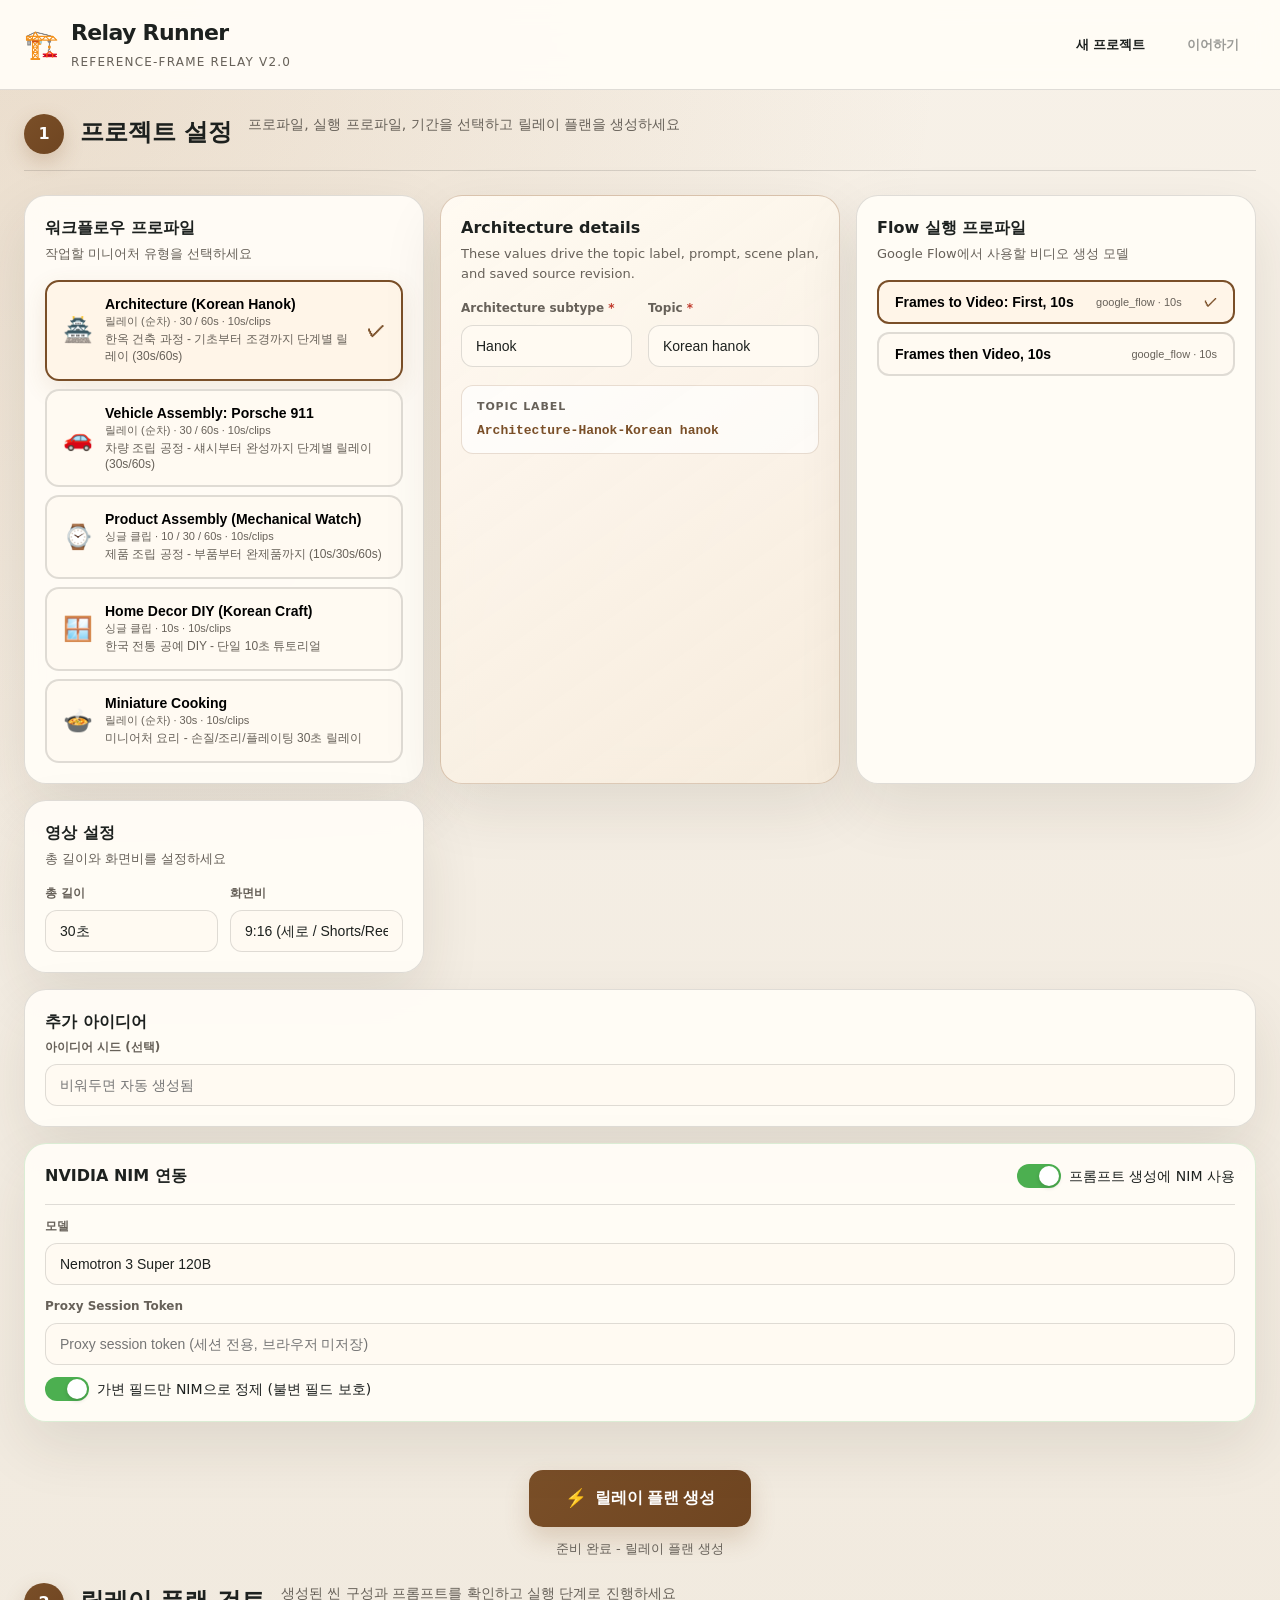
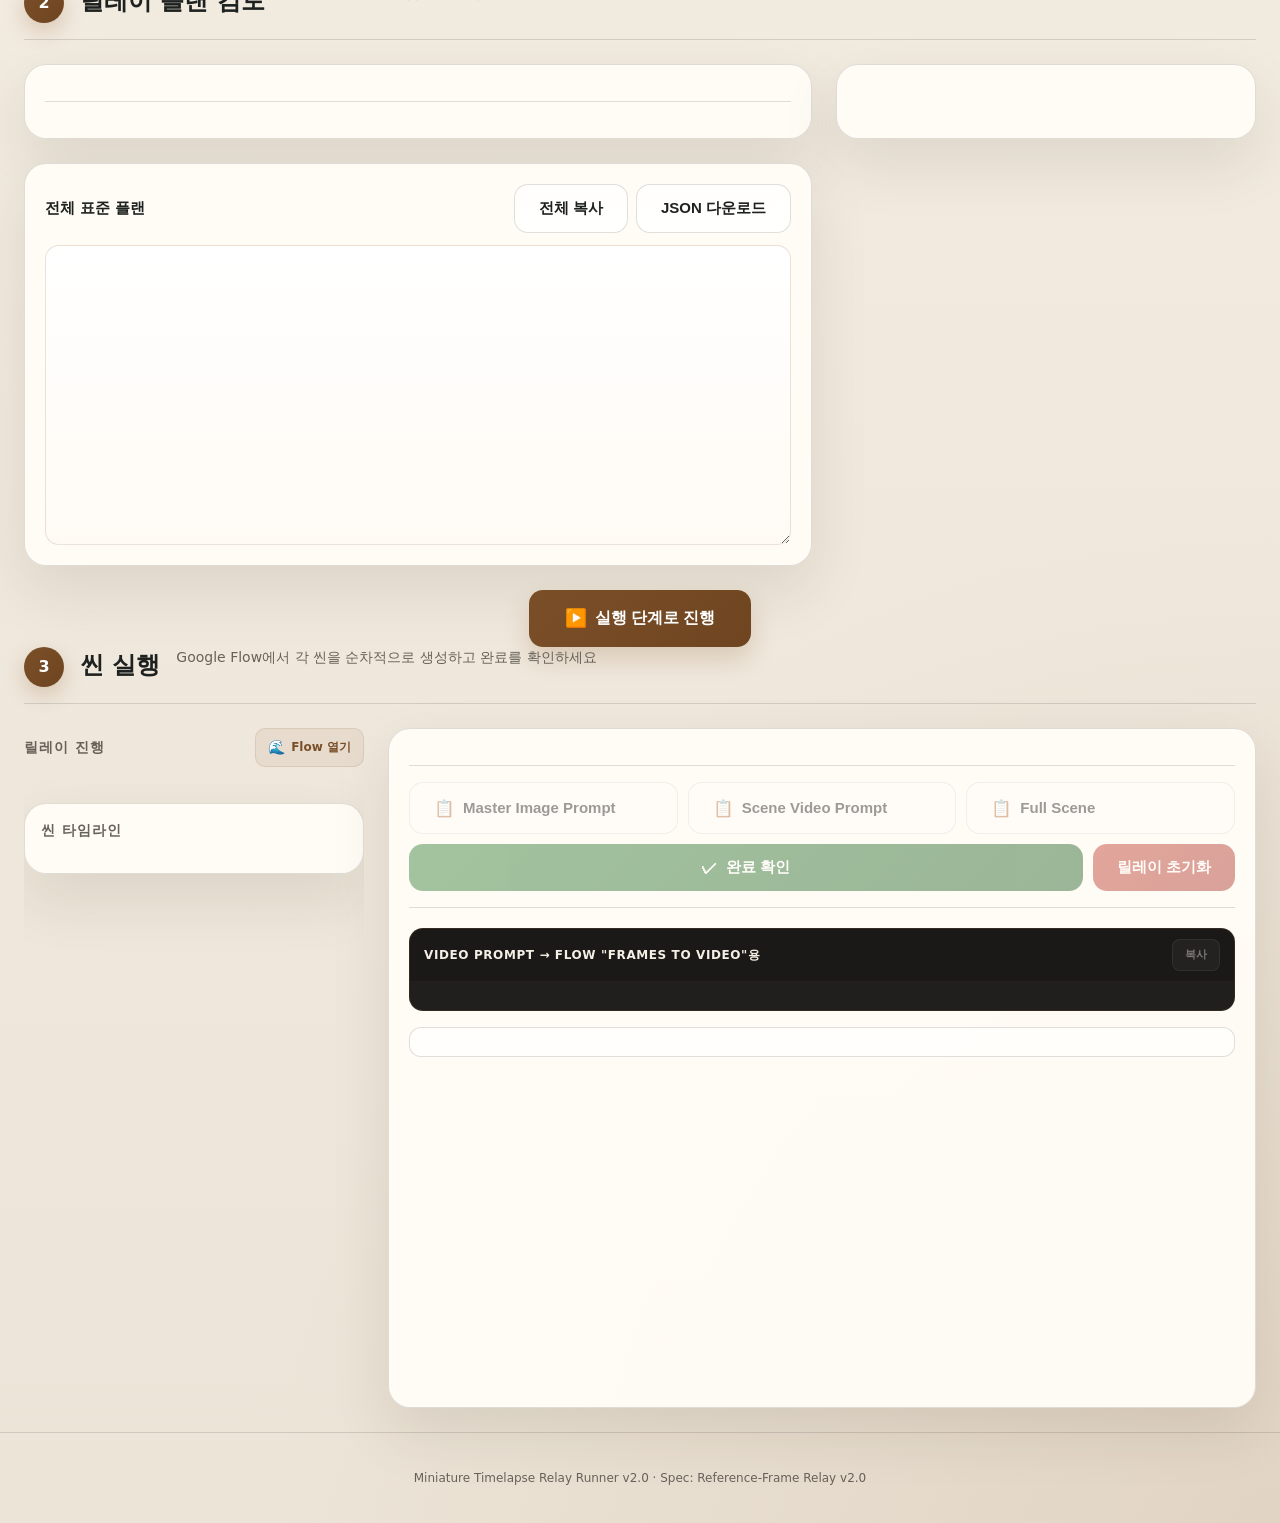
==== commit e6b64571: "Route prompt-panel copy buttons through canonical copy actions" ====
--- a/ui/index.html
+++ b/ui/index.html
@@ -311,14 +311,14 @@
                 <div class="prompt-panel" id="masterPromptPanel" hidden>
                   <div class="prompt-header">
                     <h4>Master Image Prompt (Scene 1만) → 정지 이미지 생성기용</h4>
-                    <button class="btn-copy-small" data-target="masterPrompt">복사</button>
+                    <button class="btn-copy-small" id="copyMasterPanelBtn" data-copy-action="master_image" type="button" disabled>복사</button>
                   </div>
                   <pre id="masterPrompt" class="prompt-content"></pre>
                 </div>
                 <div class="prompt-panel">
                   <div class="prompt-header">
                     <h4>Video Prompt → Flow "Frames to Video"용</h4>
-                    <button class="btn-copy-small" data-target="videoPrompt">복사</button>
+                    <button class="btn-copy-small" id="copyVideoPanelBtn" data-copy-action="scene_video" type="button" disabled>복사</button>
                   </div>
                   <pre id="videoPrompt" class="prompt-content"></pre>
                 </div>
@@ -472,6 +472,8 @@
     const copyMasterBtn = document.getElementById('copyMasterBtn');
     const copyVideoBtn = document.getElementById('copyVideoBtn');
     const copyFullSceneBtn = document.getElementById('copyFullSceneBtn');
+    const copyMasterPanelBtn = document.getElementById('copyMasterPanelBtn');
+    const copyVideoPanelBtn = document.getElementById('copyVideoPanelBtn');
     const confirmStepBtn = document.getElementById('confirmStepBtn');
     const confirmBtnText = document.getElementById('confirmBtnText');
     const resetRelayBtn = document.getElementById('resetRelayBtn');
@@ -573,12 +575,13 @@
       newProjectBtn.addEventListener('click', startNewProject);
       resumeProjectBtn.addEventListener('click', resumeLastProject);
 
-      // Copy buttons in prompt panels
-      document.querySelectorAll('.btn-copy-small').forEach(btn => {
+      // Prompt-panel copy buttons must use the same canonical copy path as the
+      // large action buttons. Directly copying textContent bypassed stale-plan
+      // checks and gave no user feedback when clipboard access failed.
+      document.querySelectorAll('.btn-copy-small[data-copy-action]').forEach(btn => {
         btn.addEventListener('click', (e) => {
-          const targetId = e.currentTarget.dataset.target;
-          const target = document.getElementById(targetId);
-          if (target) copyToClipboard(target.textContent);
+          const action = e.currentTarget.dataset.copyAction;
+          if (action) copyAction(action);
         });
       });
 
@@ -1453,6 +1456,8 @@
       copyMasterBtn.disabled = !canCopyMaster;
       copyVideoBtn.disabled = !canCopyVideo;
       copyFullSceneBtn.disabled = !canCopyVideo;
+      copyMasterPanelBtn.disabled = !canCopyMaster;
+      copyVideoPanelBtn.disabled = !canCopyVideo;
 
       // Update button text for clarity
       if (isFirstScene) {
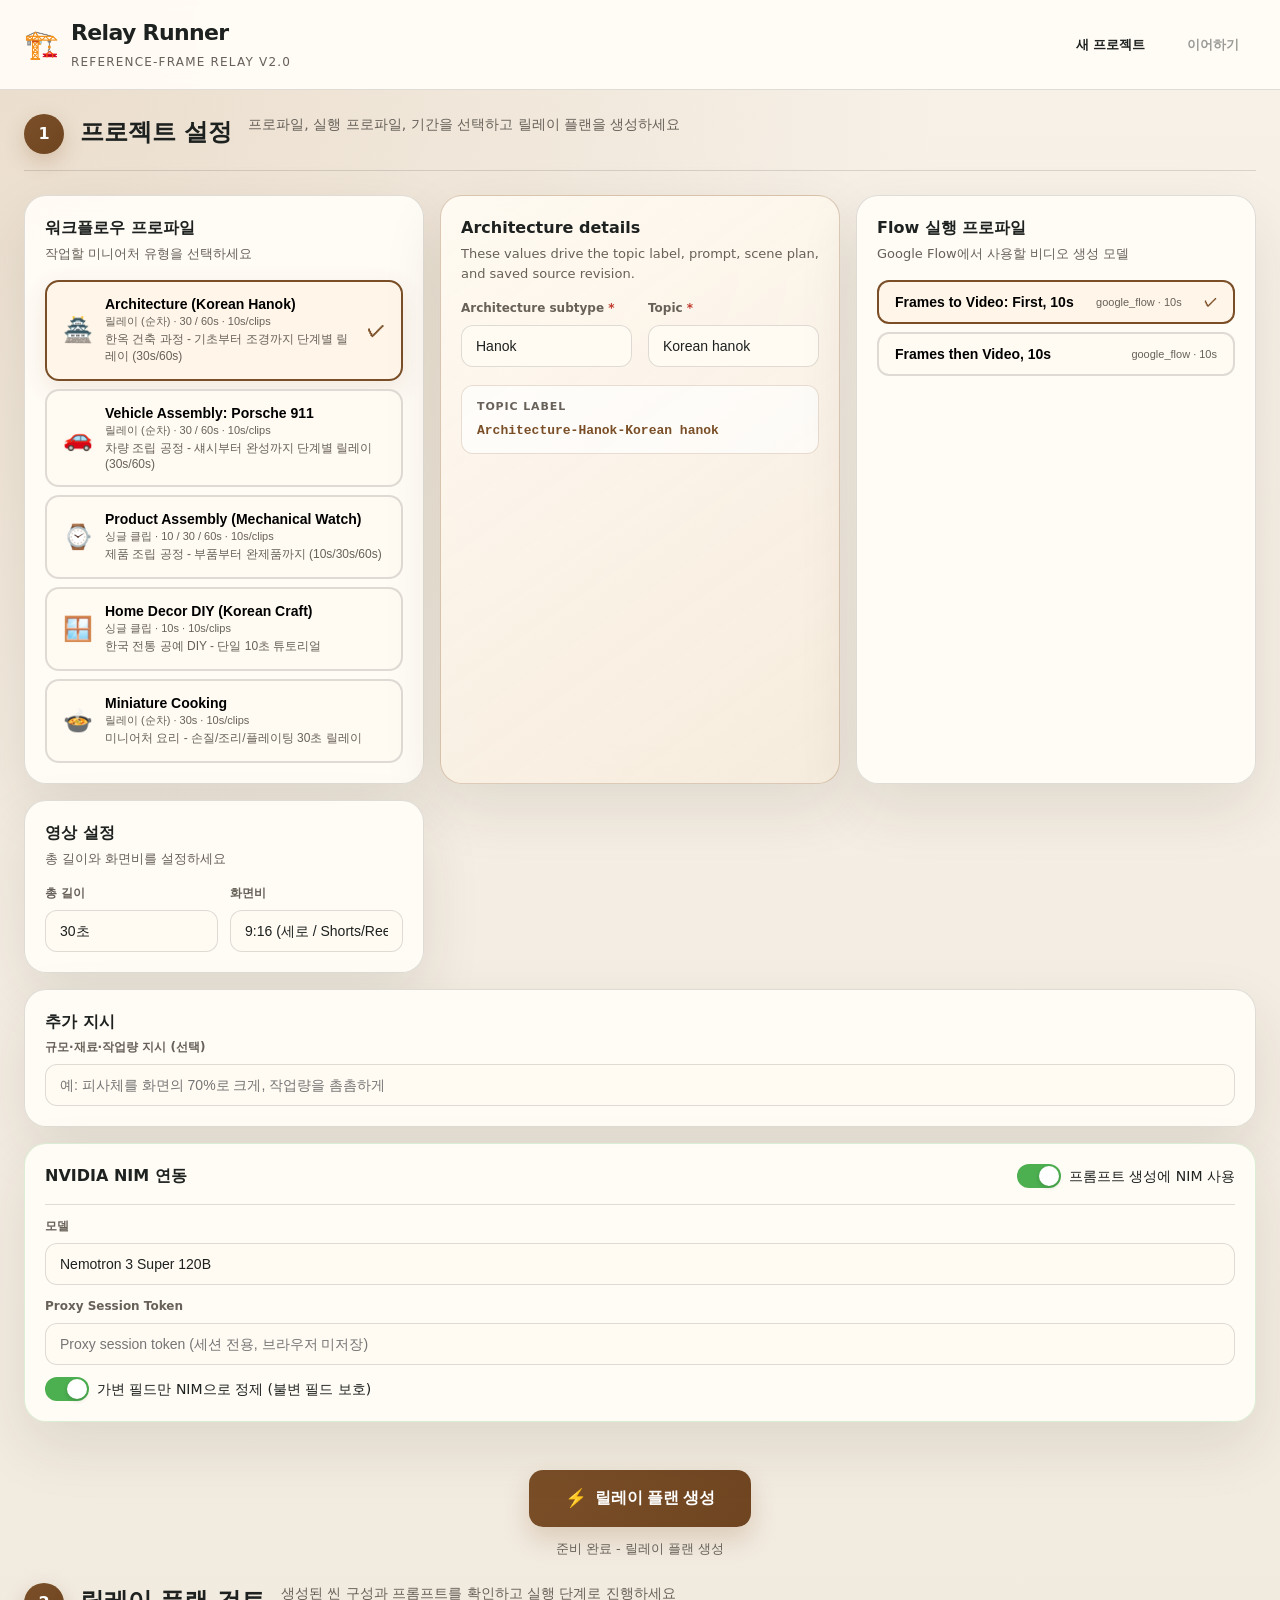
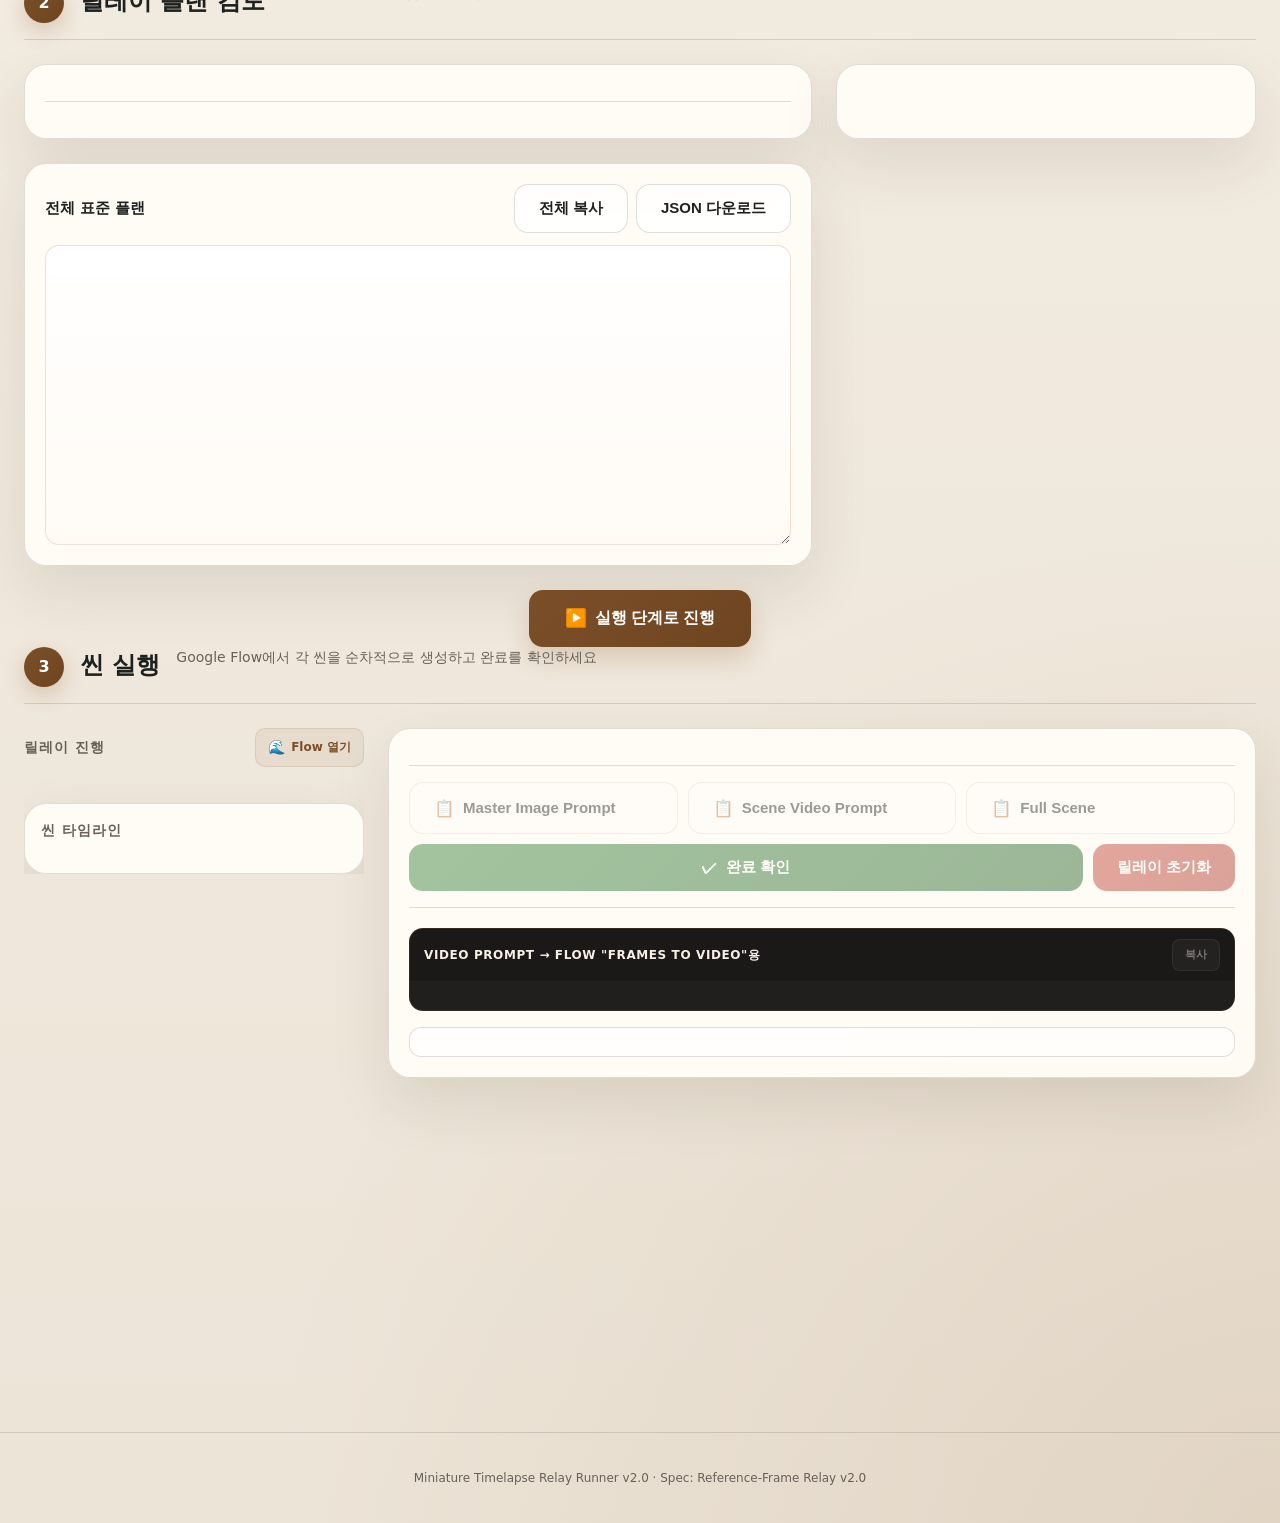
==== commit ae13840a: "fix prompt continuity and scene copy flow" ====
--- a/ui/index.html
+++ b/ui/index.html
@@ -161,10 +161,10 @@
 
           <!-- Optional refinement input -->
           <div class="setup-card topic-card">
-            <h3>추가 아이디어</h3>
+            <h3>추가 지시</h3>
             <div class="field">
-              <label for="ideaSeed">아이디어 시드 (선택)</label>
-              <input id="ideaSeed" type="text" placeholder="비워두면 자동 생성됨" />
+              <label for="ideaSeed">규모·재료·작업량 지시 (선택)</label>
+              <input id="ideaSeed" type="text" placeholder="예: 피사체를 화면의 70%로 크게, 작업량을 촘촘하게" />
             </div>
           </div>
 
@@ -934,12 +934,82 @@
       return `${segments[0]}-${segments[1]}-${segments[2]}-${segments[3]}-${segments[4]}`;
     }
 
+    function normalizeUserOverrides(instructions) {
+      const text = String(instructions || '').trim();
+      if (!text) return {};
+      const lowered = text.toLowerCase();
+      const overrides = { additional_instructions: text };
+      if (/(크게|큰|larger|bigger|increase.*scale|70%)/i.test(lowered)) {
+        overrides.scale = 'larger miniature subject occupying approximately 70% of the frame while preserving the locked camera composition';
+      }
+      if (/(작업량|촘촘|더 많은 단계|dense|more steps|more action)/i.test(lowered)) {
+        overrides.workload = 'dense multi-step work expressed as visible micro-actions within each allowed scene stage';
+      }
+      if (/(정리|깔끔|clean workspace|cleanup)/i.test(lowered)) {
+        overrides.cleanup = 'explicit final cleanup that removes unused loose materials, scraps, and tools from the frame by visible hand contact';
+      }
+      return overrides;
+    }
+
+    function statePolicyForProfile(profileId) {
+      if (profileId === 'architecture.korean') return 'Keep every already-built structural element visible and fixed; only surfaces or components named in the action sequence may change.';
+      if (profileId === 'vehicle.assembly' || profileId === 'product.assembly') return 'Keep every already-installed component visible, attached, and fixed in the same position; loose parts move only through visible hand or tool contact.';
+      if (profileId === 'cooking.miniature') return 'Keep every already-prepared or cooked element visible in its current state; ingredients may change only through the listed visible action.';
+      if (profileId === 'home_decor.diy') return 'Keep every already-attached craft element visible and fixed; loose materials, scraps, and tools move only through visible hand contact.';
+      return 'Nothing may appear, disappear, move, or transform unless caused by a listed visible action.';
+    }
+
+    function buildSceneControlBlock(scenePlan, userOverrides = {}, profileId = '') {
+      const actionItems = (scenePlan.visible_micro_actions || scenePlan.ordered_actions || []).filter(Boolean);
+      const cleanClause = value => String(value || '').trim().replace(/[.;\s]+$/, '');
+      const actions = actionItems.map((action, index) => `${index + 1}. ${cleanClause(action)}`).join(' ') || '1. Continue only the listed current action';
+      const overrideText = Object.entries(userOverrides)
+        .filter(([, value]) => value)
+        .map(([key, value]) => `${key}: ${value}`)
+        .join('; ');
+      const completionRange = scenePlan.completion_range || 'current stage only';
+      const base = `INPUT FRAME LOCK: The uploaded frame is immutable visual ground truth. Keep subject identity, silhouette, proportions, camera, scale, lighting, workspace, and every unlisted element unchanged. START STATE: ${cleanClause(scenePlan.start_state)}. CURRENT STAGE RANGE: ${completionRange}; stop immediately at the end-frame contract and do not proceed beyond it. STATE RULE: ${statePolicyForProfile(profileId)} VISIBLE ACTION SEQUENCE (${actionItems.length} physically observable actions): ${actions}. Perform only this sequence in order; do not invent work or begin a later stage. END FRAME CONTRACT: ${cleanClause(scenePlan.exact_stop_state)}.`;
+      const overrideRule = overrideText ? ` User overrides (apply without violating continuity or safety): ${overrideText}.` : '';
+      if (scenePlan.is_final_scene) {
+        return `${base}${overrideRule} FINAL CLEANUP: after the listed work, visibly move unused loose materials, scraps, and tools out of frame by hand. Leave only the completed subject and required environment, withdraw the hands, and hold the clean hero frame for the remaining moment.`;
+      }
+      return `${base}${overrideRule} STAGING LOCK: all not-yet-used materials and parts remain visible, untouched, and in the same positions inside the designated edge staging tray. If the sequence finishes early, start no new work; hold the exact end frame with minimal hand withdrawal.`;
+    }
+
+    function appendSceneControlBlock(prompt, scenePlan, userOverrides = {}, profileId = '') {
+      const marker = 'Negative Prompt:';
+      const control = buildSceneControlBlock(scenePlan, userOverrides, profileId);
+      const markerIndex = prompt.indexOf(marker);
+      let body = markerIndex >= 0 ? prompt.slice(0, markerIndex).trim() : prompt.trim();
+      for (const existingMarker of ['INPUT FRAME LOCK:', 'The uploaded input frame is immutable visual ground truth.']) {
+        if (body.includes(existingMarker)) body = body.split(existingMarker, 1)[0].trim();
+      }
+      return markerIndex >= 0
+        ? `${body} ${control} ${marker}${prompt.slice(prompt.lastIndexOf(marker) + marker.length).trim()}`
+        : `${body} ${control}`;
+    }
+
+    function appendMasterOverride(prompt, userOverrides = {}) {
+      const overrideText = Object.entries(userOverrides)
+        .filter(([, value]) => value)
+        .map(([key, value]) => `${key}: ${value}`)
+        .join('; ');
+      if (!overrideText) return prompt;
+      const marker = 'Negative Prompt:';
+      const markerIndex = prompt.indexOf(marker);
+      const rule = `User overrides (apply without violating safety): ${overrideText}.`;
+      return markerIndex >= 0
+        ? `${prompt.slice(0, markerIndex).trim()} ${rule} ${marker}${prompt.slice(prompt.lastIndexOf(marker) + marker.length).trim()}`
+        : `${prompt.trim()} ${rule}`;
+    }
+
     function buildNimSubject(projectData) {
       return {
         topic: projectData.topic,
         topic_label: projectData.topic_label,
         genre: projectData.genre,
         subtype: projectData.subtype,
+        user_overrides: projectData.user_overrides || {},
         ...projectData.selection,
         ...(projectData.derived_fields?.selection || {})
       };
@@ -952,6 +1022,7 @@
         'Do not alter the negative prompt or template exclusions.',
         'Maintain identity lock, camera angle, scale, lighting direction, and object placement continuity across scenes.',
         'Preserve scene ids, names, start_state, ordered_actions, and end_state exactly as provided.',
+        `User overrides: ${JSON.stringify(projectData.user_overrides || {})}`,
         `Identity lock: ${projectData.identity_lock}`,
         `Negative prompt base: ${projectData.negative_prompt_base}`,
         `Template exclusions: ${projectData.template_exclusions}`
@@ -1026,10 +1097,16 @@
       projectData.scenes = projectData.scenes.map((scene, index) => {
         const rewritten = rewrittenById.get(scene.id);
         if (!rewritten) return scene;
+        const rewrittenVideo = rewritten.video_prompt || scene.video_prompt;
+        const rewrittenFirstFrame = index === 0
+          ? (rewritten.first_frame_prompt || scene.first_frame_prompt || '')
+          : '';
         return {
           ...scene,
-          first_frame_prompt: index === 0 ? (rewritten.first_frame_prompt || scene.first_frame_prompt || '') : '',
-          video_prompt: rewritten.video_prompt || scene.video_prompt
+          first_frame_prompt: index === 0
+            ? appendMasterOverride(rewrittenFirstFrame, projectData.user_overrides)
+            : '',
+          video_prompt: appendSceneControlBlock(rewrittenVideo, scene, projectData.user_overrides, projectData.profile_id)
         };
       });
       projectData.provenance = {
@@ -1064,6 +1141,7 @@
         const topic = legacyFields.topic || topicEl.value.trim();
         const topicLabel = deriveTopicLabel(currentProfileId, selectionValues);
         const ideaSeed = ideaSeedEl.value.trim() || undefined;
+        const userOverrides = normalizeUserOverrides(ideaSeed);
         const selectionDetail = Object.entries(selectionValues)
           .filter(([, value]) => String(value || '').trim())
           .map(([key, value]) => `${key}: ${value}`)
@@ -1103,6 +1181,7 @@
           subtype: legacyFields.subtype || profile.id.split('.')[1],
           selection: { ...selectionValues },
           derived_fields: { selection: canonicalSelection },
+          user_overrides: userOverrides,
           ...legacyFields,
           duration_seconds: duration,
           clip_duration_seconds: profile.clip_duration_seconds,
@@ -1149,6 +1228,7 @@
           materials: project.materials,
           final_object: project.final_object,
           korean_narration: project.korean_narration,
+          user_overrides: project.user_overrides,
           duration_seconds: project.duration_seconds,
           clip_duration_seconds: project.clip_duration_seconds,
           aspect_ratio: project.aspect_ratio,
@@ -1159,6 +1239,7 @@
             name: sp.name,
             start_state: sp.start_state,
             ordered_actions: sp.ordered_actions,
+            visible_micro_actions: sp.visible_micro_actions,
             end_state: sp.end_state,
             completion_range: sp.completion_range,
             is_final_scene: sp.is_final_scene,
@@ -1188,9 +1269,10 @@
             ? profile.first_frame_prompt_factory(topic, promptDetail)
             : '';
 
-          const videoPrompt = profile.scene_prompt_factory
+          const rawVideoPrompt = profile.scene_prompt_factory
             ? profile.scene_prompt_factory(topic, promptDetail, sp, i + 1)
             : `${topic} - ${sp.name}: ${sp.ordered_actions.join(', ')}. Selection: ${promptDetail}. Identity: ${profile.identity_lock}`;
+          const videoPrompt = appendSceneControlBlock(rawVideoPrompt, sp, userOverrides, currentProfileId);
 
           const assetRef = {
             logical_id: `scene_${i + 1}_final`,
@@ -1211,13 +1293,14 @@
             forbidden_changes: sp.forbidden_changes,
             start_state: sp.start_state,
             ordered_actions: sp.ordered_actions,
+            visible_micro_actions: sp.visible_micro_actions,
             end_state: sp.end_state,
             completion_range: sp.completion_range,
             is_final_scene: sp.is_final_scene,
             exact_stop_state: sp.exact_stop_state,
             reserved_future_actions: sp.reserved_future_actions,
             forbidden_future_actions: sp.forbidden_future_actions,
-            first_frame_prompt: firstFramePrompt,
+            first_frame_prompt: isFirst ? appendMasterOverride(firstFramePrompt, userOverrides) : '',
             video_prompt: videoPrompt,
             negative_prompt_base: project.negative_prompt_base,
             template_exclusions: project.template_exclusions,
@@ -1450,7 +1533,10 @@
 
     function updateActionButtons(status, isFirstScene) {
       // Copy buttons
-      const canCopyVideo = [SceneStatus.VIDEO_READY, SceneStatus.CONFIRMED, SceneStatus.COMPLETE].includes(status);
+      // Copying text does not require the image asset to be approved. Only locked
+      // or stale scenes are blocked; execution still follows the relay state machine.
+      const canCopyVideo = ![SceneStatus.LOCKED, SceneStatus.STALE].includes(status)
+        && Boolean(project.scenes[activeSceneIndex]?.video_prompt?.trim());
       const canCopyMaster = isFirstScene && [SceneStatus.AWAITING_MASTER_IMAGE, SceneStatus.VIDEO_READY, SceneStatus.CONFIRMED, SceneStatus.COMPLETE].includes(status);
 
       copyMasterBtn.disabled = !canCopyMaster;
--- a/ui/styles.css
+++ b/ui/styles.css
@@ -843,14 +843,17 @@
   display: grid;
   grid-template-columns: 340px 1fr;
   gap: 24px;
-  height: calc(100vh - 220px);
-  min-height: 600px;
+  min-height: calc(100vh - 220px);
+  align-items: start;
 }
 
 .execute-sidebar {
   display: flex;
   flex-direction: column;
   gap: 20px;
+  position: sticky;
+  top: 96px;
+  max-height: calc(100vh - 120px);
   overflow-y: auto;
 }
 
@@ -1048,10 +1051,9 @@
 .mini-status.status-needs_retry { background: var(--state-retry); color: var(--state-retry-text); }
 
 /* Execute Main */
-.execute-main { display: flex; flex-direction: column; }
+.execute-main { display: flex; flex-direction: column; min-width: 0; }
 
 .scene-detail-panel {
-  flex: 1;
   background: var(--panel);
   border: 1px solid var(--line);
   border-radius: var(--radius);
@@ -1059,7 +1061,7 @@
   box-shadow: var(--shadow);
   display: flex;
   flex-direction: column;
-  overflow-y: auto;
+  overflow: visible;
 }
 
 /* Scene Header */
@@ -1349,7 +1351,7 @@
 @media (max-width: 1024px) {
   .plan-overview { grid-template-columns: 1fr; }
   .execute-layout { grid-template-columns: 1fr; height: auto; min-height: 0; }
-  .execute-sidebar { flex-direction: row; flex-wrap: wrap; }
+  .execute-sidebar { flex-direction: row; flex-wrap: wrap; position: static; max-height: none; overflow: visible; }
   .step-panel, .scene-grid-panel { flex: 1; min-width: 280px; }
   .setup-grid { grid-template-columns: repeat(auto-fit, minmax(280px, 1fr)); }
 }
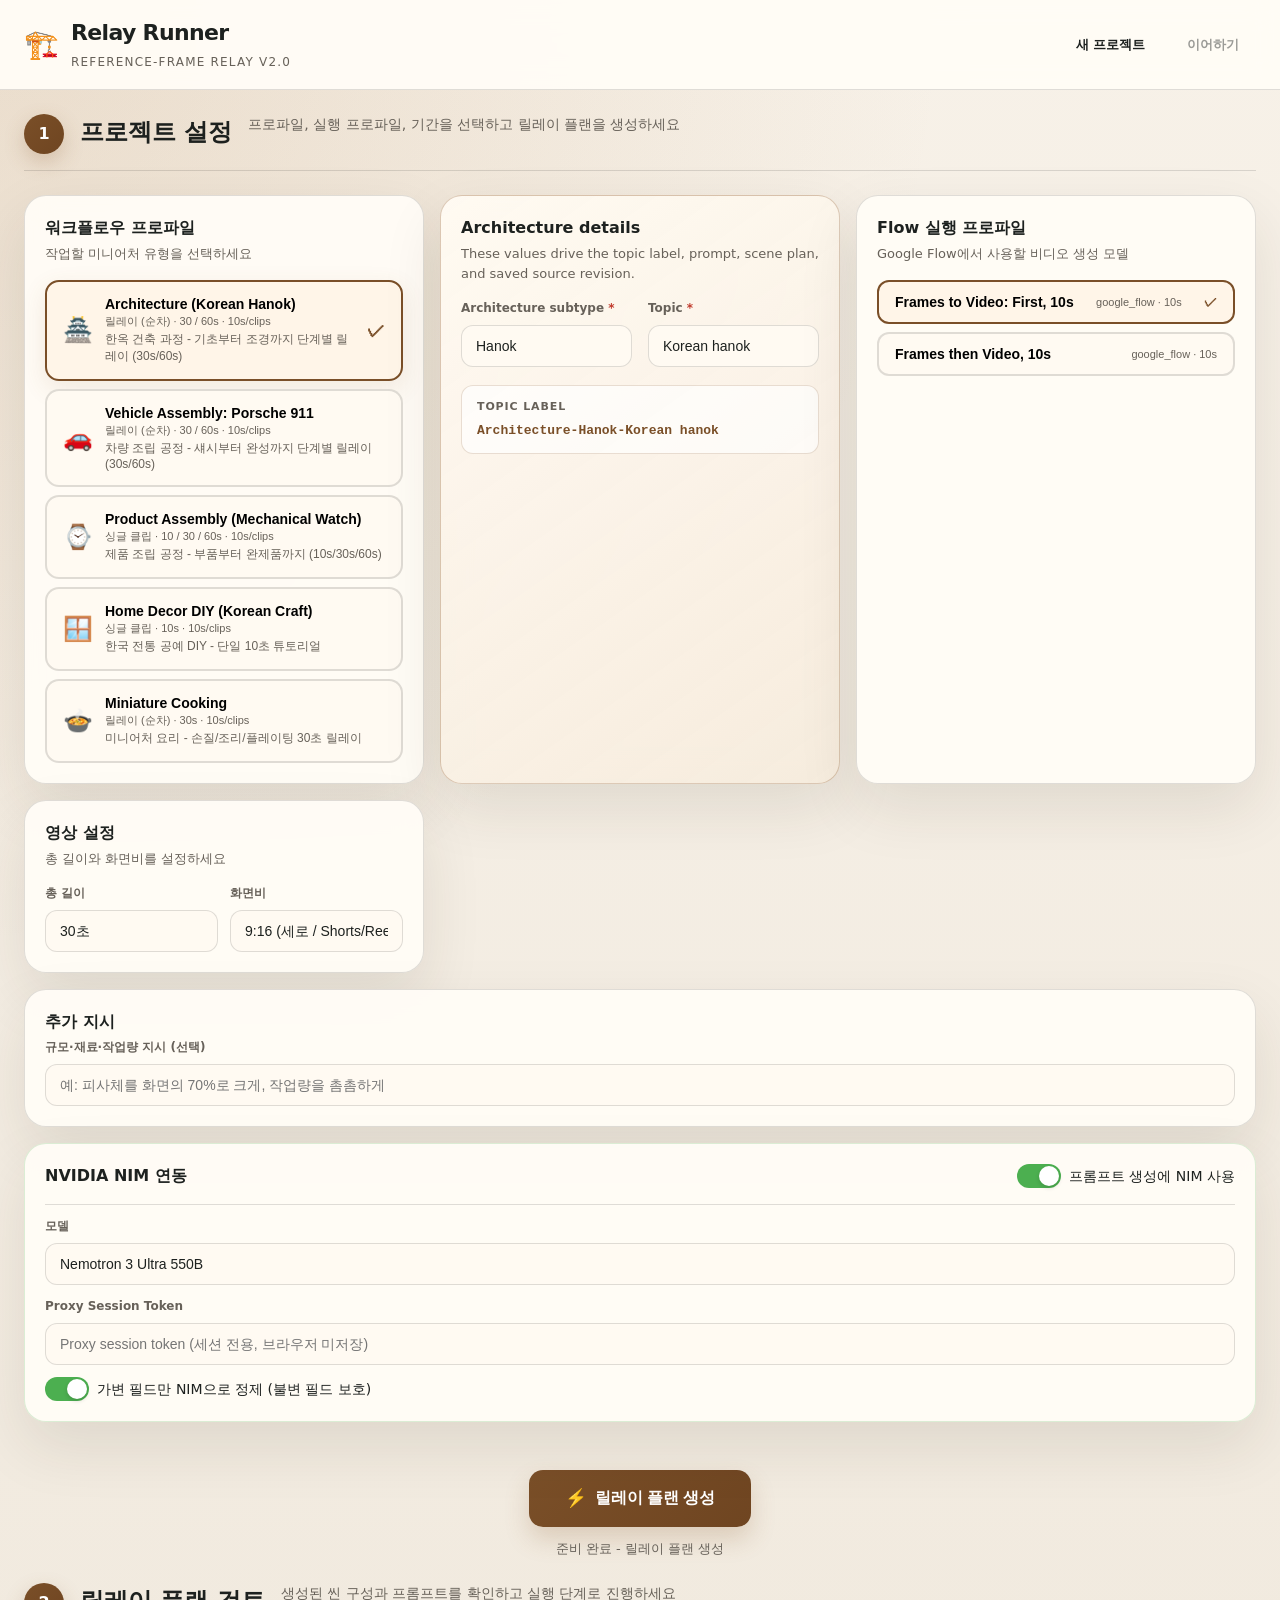
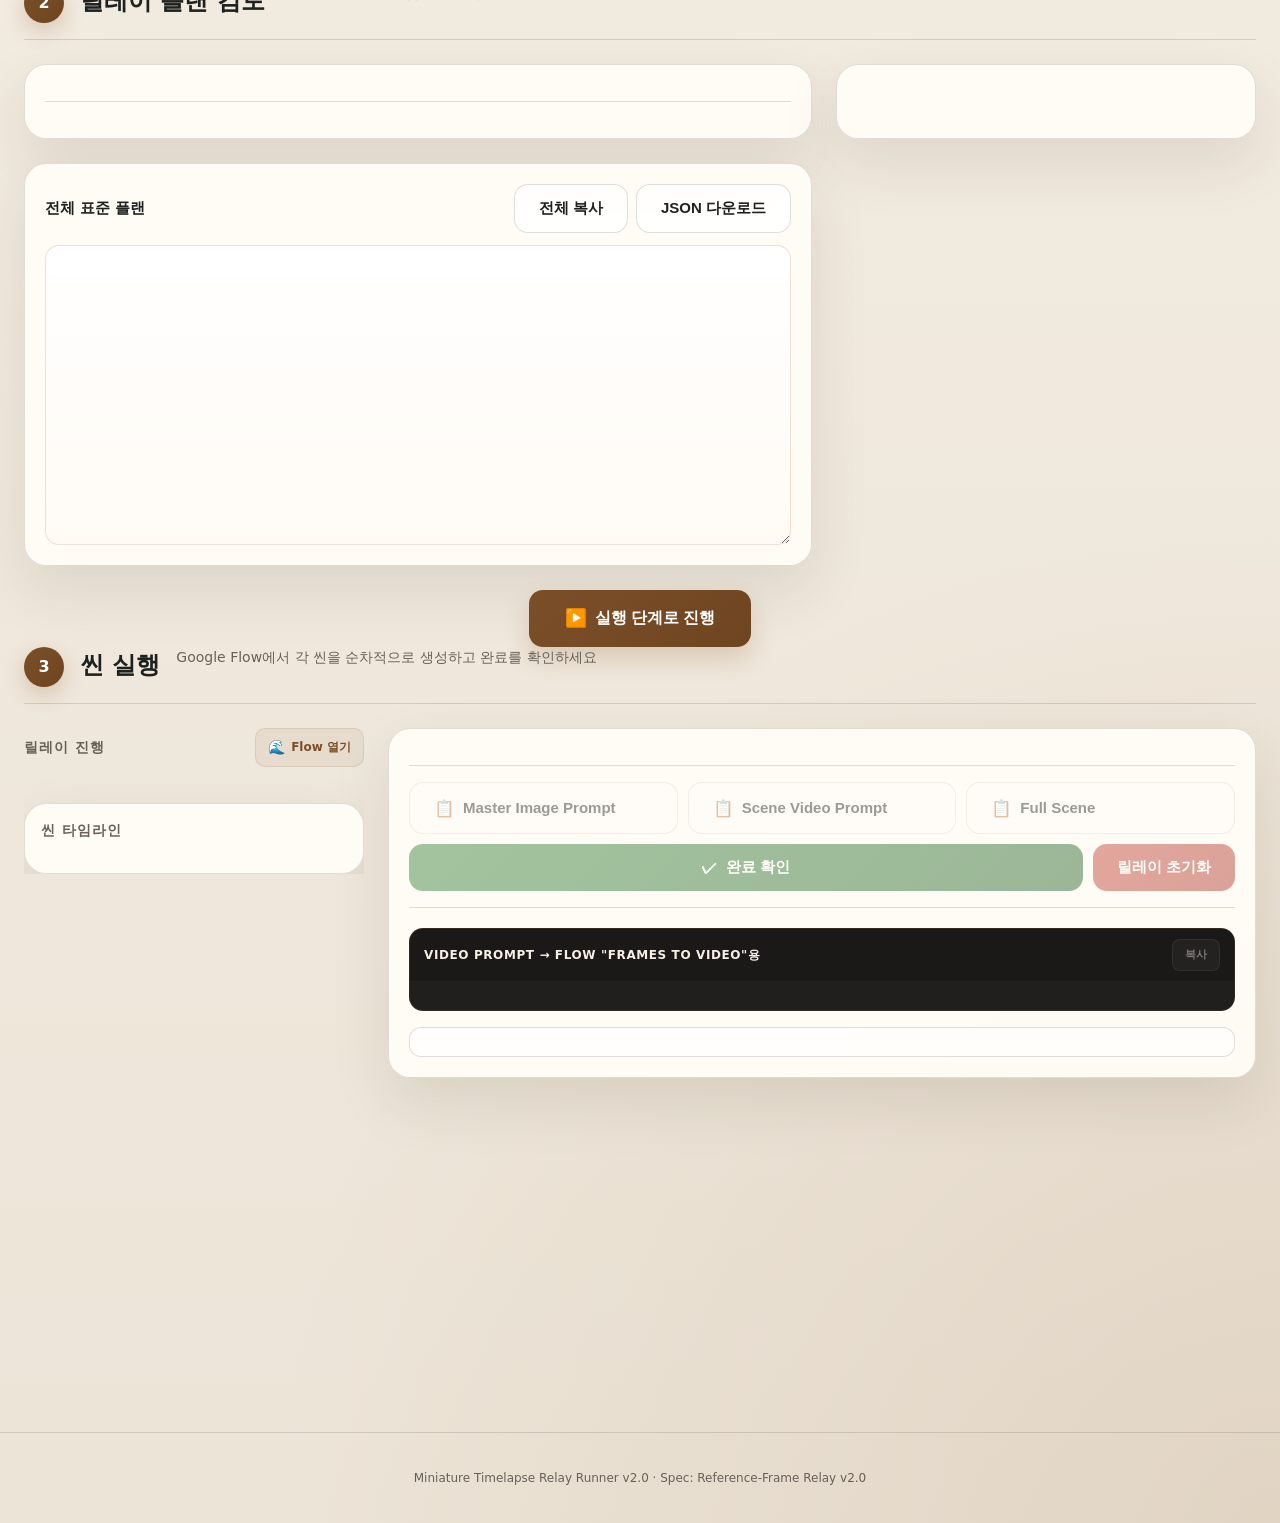
==== commit a91cf37c: "Switch default NIM model to Nemotron Ultra and enforce Korean prompt" ====
--- a/ui/index.html
+++ b/ui/index.html
@@ -182,8 +182,8 @@
               <div class="field">
                 <label for="nimModel">모델</label>
                 <select id="nimModel">
+                  <option value="nvidia/nemotron-3-ultra-550b-a55b">Nemotron 3 Ultra 550B</option>
                   <option value="nvidia/nemotron-3-super-120b-a12b">Nemotron 3 Super 120B</option>
-                  <option value="nvidia/nemotron-3-ultra-550b-a55b">Nemotron 3 Ultra 550B</option>
                 </select>
               </div>
               <div class="field">
@@ -939,8 +939,19 @@
       if (!text) return {};
       const lowered = text.toLowerCase();
       const overrides = { additional_instructions: text };
-      if (/(크게|큰|larger|bigger|increase.*scale|70%)/i.test(lowered)) {
-        overrides.scale = 'larger miniature subject occupying approximately 70% of the frame while preserving the locked camera composition';
+      const percentage = text.match(/(\d{1,3})\s*%/);
+      const multiplier = text.match(/(\d+(?:\.\d+)?)\s*(?:배|x\b)/i);
+      if (/(규모|크게|큰\s*규모|대형|larger|bigger|increase.*scale|frame.*(?:size|coverage)|\d+\s*%|\d+(?:\.\d+)?\s*(?:배|x\b))/i.test(lowered)) {
+        if (percentage) {
+          const coverage = Math.min(90, Math.max(20, Number(percentage[1])));
+          overrides.scale = `large-format miniature project whose planned completed footprint or full assembly occupies approximately ${coverage}% of the frame, with visibly increased component count and repeated placements while remaining fully inside the frame`;
+        } else if (multiplier) {
+          overrides.scale = `large-format miniature project built at approximately ${multiplier[1]} times the default physical scale, with a broader planned footprint and visibly increased component count while remaining fully inside the frame`;
+        } else {
+          overrides.scale = 'large-format miniature project whose planned completed footprint or full assembly occupies approximately 70% of the frame, with a broader work area, visibly increased component count, and multiple placements within each listed action';
+        }
+      } else if (/(작게|작은\s*규모|smaller|reduce.*scale)/i.test(lowered)) {
+        overrides.scale = 'small-format miniature project whose planned completed footprint or full assembly occupies approximately 40% of the frame while remaining clearly legible';
       }
       if (/(작업량|촘촘|더 많은 단계|dense|more steps|more action)/i.test(lowered)) {
         overrides.workload = 'dense multi-step work expressed as visible micro-actions within each allowed scene stage';
@@ -949,6 +960,10 @@
         overrides.cleanup = 'explicit final cleanup that removes unused loose materials, scraps, and tools from the frame by visible hand contact';
       }
       return overrides;
+    }
+
+    function containsHangul(value) {
+      return /[\u3131-\u318e\uac00-\ud7a3]/.test(String(value || ''));
     }
 
     function statePolicyForProfile(profileId) {
@@ -959,21 +974,53 @@
       return 'Nothing may appear, disappear, move, or transform unless caused by a listed visible action.';
     }
 
+    function buildUserOverrideLock(userOverrides = {}, isFinalScene = false) {
+      const overrides = Object.fromEntries(Object.entries(userOverrides).filter(([, value]) => value));
+      if (!Object.keys(overrides).length) return '';
+      const scale = overrides.scale || overrides.frame_coverage;
+      delete overrides.scale;
+      delete overrides.frame_coverage;
+      const additional = overrides.additional_instructions;
+      delete overrides.additional_instructions;
+      const clauses = Object.entries(overrides).map(([key, value]) => `${key}: ${value}`);
+      if (additional) clauses.push(`additional instructions: ${additional}`);
+      const parts = ['USER OVERRIDE LOCK (HIGH PRIORITY):'];
+      if (scale) {
+        parts.push(`required scale and composition: ${scale}.`);
+        parts.push(isFinalScene
+          ? 'Preserve that physical scale and planned footprint until an explicitly listed final reveal begins.'
+          : 'Preserve the fixed camera distance, physical miniature scale, and planned footprint for the entire clip.');
+        parts.push('Do not zoom, crop, reframe, or change the miniature scale; the subject may grow only through the listed physical construction or assembly actions.');
+      }
+      if (clauses.length) parts.push(`${clauses.join('; ')}.`);
+      return `${parts.join(' ')} `;
+    }
+
+    function ensureIdentityLock(prompt, identityLock) {
+      const text = String(prompt || '').trim();
+      const lock = String(identityLock || '').trim();
+      if (!lock || text.includes(lock)) return text;
+      const marker = 'Negative Prompt:';
+      const markerIndex = text.indexOf(marker);
+      const body = markerIndex >= 0 ? text.slice(0, markerIndex).trim() : text;
+      const suffix = markerIndex >= 0 ? ` ${marker}${text.slice(text.lastIndexOf(marker) + marker.length).trim()}` : '';
+      return `${body} Identity Lock: ${lock}.`.replace(/\.\.$/, '.') + suffix;
+    }
+
     function buildSceneControlBlock(scenePlan, userOverrides = {}, profileId = '') {
       const actionItems = (scenePlan.visible_micro_actions || scenePlan.ordered_actions || []).filter(Boolean);
       const cleanClause = value => String(value || '').trim().replace(/[.;\s]+$/, '');
       const actions = actionItems.map((action, index) => `${index + 1}. ${cleanClause(action)}`).join(' ') || '1. Continue only the listed current action';
-      const overrideText = Object.entries(userOverrides)
-        .filter(([, value]) => value)
-        .map(([key, value]) => `${key}: ${value}`)
-        .join('; ');
       const completionRange = scenePlan.completion_range || 'current stage only';
-      const base = `INPUT FRAME LOCK: The uploaded frame is immutable visual ground truth. Keep subject identity, silhouette, proportions, camera, scale, lighting, workspace, and every unlisted element unchanged. START STATE: ${cleanClause(scenePlan.start_state)}. CURRENT STAGE RANGE: ${completionRange}; stop immediately at the end-frame contract and do not proceed beyond it. STATE RULE: ${statePolicyForProfile(profileId)} VISIBLE ACTION SEQUENCE (${actionItems.length} physically observable actions): ${actions}. Perform only this sequence in order; do not invent work or begin a later stage. END FRAME CONTRACT: ${cleanClause(scenePlan.exact_stop_state)}.`;
-      const overrideRule = overrideText ? ` User overrides (apply without violating continuity or safety): ${overrideText}.` : '';
+      const overrideRule = buildUserOverrideLock(userOverrides, scenePlan.is_final_scene);
+      const temporalCameraLock = scenePlan.is_final_scene
+        ? 'Never morph, redesign, replace, remove, reset, or rebuild the subject during motion. During all listed work and cleanup, never rescale, reframe, change camera angle, or use a cutaway shot. Only after every listed action and cleanup is complete may an explicitly listed final reveal change framing.'
+        : 'Never morph, redesign, replace, remove, rescale, reframe, reset, or rebuild the subject during motion; no alternate camera angle or cutaway shot.';
+      const base = `INPUT FRAME LOCK: The uploaded frame is immutable visual ground truth. Keep subject identity, silhouette, proportions, camera, scale, lighting, workspace, and every unlisted element unchanged. ${overrideRule}START STATE: ${cleanClause(scenePlan.start_state)}. CURRENT STAGE RANGE: ${completionRange}; stop immediately at the end-frame contract and do not proceed beyond it. STATE RULE: ${statePolicyForProfile(profileId)} VISIBLE ACTION SEQUENCE (${actionItems.length} physically observable actions): ${actions}. Perform only this sequence in order; do not invent work or begin a later stage. TEMPORAL DELTA LOCK: every frame must be the previous frame plus only the currently listed hand-driven change. Carry all completed work cumulatively through every action. ${temporalCameraLock} END FRAME CONTRACT: ${cleanClause(scenePlan.exact_stop_state)}.`;
       if (scenePlan.is_final_scene) {
-        return `${base}${overrideRule} FINAL CLEANUP: after the listed work, visibly move unused loose materials, scraps, and tools out of frame by hand. Leave only the completed subject and required environment, withdraw the hands, and hold the clean hero frame for the remaining moment.`;
-      }
-      return `${base}${overrideRule} STAGING LOCK: all not-yet-used materials and parts remain visible, untouched, and in the same positions inside the designated edge staging tray. If the sequence finishes early, start no new work; hold the exact end frame with minimal hand withdrawal.`;
+        return `${base} FINAL CLEANUP: after the listed work, visibly move unused loose materials, scraps, and tools out of frame by hand. Leave only the completed subject and required environment, withdraw the hands, and hold the clean hero frame for the remaining moment.`;
+      }
+      return `${base} STAGING LOCK: all not-yet-used materials and parts remain visible, untouched, and in the same positions inside the designated edge staging tray. If the sequence finishes early, start no new work; hold the exact end frame with minimal hand withdrawal.`;
     }
 
     function appendSceneControlBlock(prompt, scenePlan, userOverrides = {}, profileId = '') {
@@ -981,26 +1028,30 @@
       const control = buildSceneControlBlock(scenePlan, userOverrides, profileId);
       const markerIndex = prompt.indexOf(marker);
       let body = markerIndex >= 0 ? prompt.slice(0, markerIndex).trim() : prompt.trim();
-      for (const existingMarker of ['INPUT FRAME LOCK:', 'The uploaded input frame is immutable visual ground truth.']) {
-        if (body.includes(existingMarker)) body = body.split(existingMarker, 1)[0].trim();
+      if (body.includes('PROMPT BODY:')) {
+        body = body.split('PROMPT BODY:').slice(1).join('PROMPT BODY:').trim();
+      } else {
+        for (const existingMarker of ['INPUT FRAME LOCK:', 'The uploaded input frame is immutable visual ground truth.']) {
+          if (body.includes(existingMarker)) body = body.split(existingMarker, 1)[0].trim();
+        }
       }
       return markerIndex >= 0
-        ? `${body} ${control} ${marker}${prompt.slice(prompt.lastIndexOf(marker) + marker.length).trim()}`
-        : `${body} ${control}`;
+        ? `${control} PROMPT BODY: ${body} ${marker}${prompt.slice(prompt.lastIndexOf(marker) + marker.length).trim()}`
+        : `${control} PROMPT BODY: ${body}`;
     }
 
     function appendMasterOverride(prompt, userOverrides = {}) {
-      const overrideText = Object.entries(userOverrides)
-        .filter(([, value]) => value)
-        .map(([key, value]) => `${key}: ${value}`)
-        .join('; ');
-      if (!overrideText) return prompt;
+      const overrideLock = buildUserOverrideLock(userOverrides);
+      if (!overrideLock) return String(prompt || '').trim();
       const marker = 'Negative Prompt:';
       const markerIndex = prompt.indexOf(marker);
-      const rule = `User overrides (apply without violating safety): ${overrideText}.`;
+      let body = markerIndex >= 0 ? prompt.slice(0, markerIndex).trim() : prompt.trim();
+      const bodyMarker = 'MASTER PROMPT BODY:';
+      if (body.includes(bodyMarker)) body = body.split(bodyMarker).slice(1).join(bodyMarker).trim();
+      const composed = `MASTER COMPOSITION CONTRACT: Establish the requested subject size and framing now; this master image becomes the immutable scale reference for every later scene. ${overrideLock}${bodyMarker} ${body}`;
       return markerIndex >= 0
-        ? `${prompt.slice(0, markerIndex).trim()} ${rule} ${marker}${prompt.slice(prompt.lastIndexOf(marker) + marker.length).trim()}`
-        : `${prompt.trim()} ${rule}`;
+        ? `${composed} ${marker}${prompt.slice(prompt.lastIndexOf(marker) + marker.length).trim()}`
+        : composed;
     }
 
     function buildNimSubject(projectData) {
@@ -1021,6 +1072,10 @@
         'Only giant human hands may appear. Miniature people, small people, tiny workers, human figures, and characters are forbidden.',
         'Do not alter the negative prompt or template exclusions.',
         'Maintain identity lock, camera angle, scale, lighting direction, and object placement continuity across scenes.',
+        'Every video frame must preserve the cumulative installed state from the preceding frame; only the listed current hand-driven action may change geometry.',
+        'Never morph, redesign, replace, remove, reset, or rebuild the subject. Keep scale and framing fixed during listed work; framing may change only for an explicitly listed final reveal after all work and cleanup.',
+        'User physical scale, planned footprint, component-count, and composition overrides are mandatory visual constraints, not optional creative suggestions.',
+        'Translate user_overrides.additional_instructions into concise natural English and integrate its meaning into every relevant prompt. Romanize Korean proper nouns and identify them in English, for example: 근정전 becomes Geunjeongjeon Hall. Never copy the Korean source text into prompt fields; explicit Korean narration fields are the only exception.',
         'Preserve scene ids, names, start_state, ordered_actions, and end_state exactly as provided.',
         `User overrides: ${JSON.stringify(projectData.user_overrides || {})}`,
         `Identity lock: ${projectData.identity_lock}`,
@@ -1094,19 +1149,41 @@
       }
 
       const rewrittenById = new Map(responseBody.scenes.map((scene) => [scene.id, scene]));
+      const missingSceneIds = projectData.scenes
+        .map(scene => scene.id)
+        .filter(sceneId => !rewrittenById.has(sceneId));
+      if (missingSceneIds.length) {
+        throw new Error(`NIM response missing scene(s): ${missingSceneIds.join(', ')}`);
+      }
+      const rawAdditionalInstruction = String(projectData.user_overrides?.additional_instructions || '').trim();
+      const nimAppliedOverrides = { ...(projectData.user_overrides || {}) };
+      delete nimAppliedOverrides.additional_instructions;
+      const removeRawAdditionalInstruction = value => {
+        let cleaned = String(value || '');
+        if (rawAdditionalInstruction) cleaned = cleaned.split(rawAdditionalInstruction).join('');
+        return cleaned
+          .replace(/additional instructions:\s*(?=[.;]|$)/gi, '')
+          .replace(/\s{2,}/g, ' ')
+          .trim();
+      };
       projectData.scenes = projectData.scenes.map((scene, index) => {
         const rewritten = rewrittenById.get(scene.id);
-        if (!rewritten) return scene;
-        const rewrittenVideo = rewritten.video_prompt || scene.video_prompt;
+        const rewrittenVideo = ensureIdentityLock(
+          removeRawAdditionalInstruction(rewritten.video_prompt || scene.video_prompt),
+          projectData.identity_lock
+        );
         const rewrittenFirstFrame = index === 0
-          ? (rewritten.first_frame_prompt || scene.first_frame_prompt || '')
+          ? ensureIdentityLock(
+              removeRawAdditionalInstruction(rewritten.first_frame_prompt || scene.first_frame_prompt || ''),
+              projectData.identity_lock
+            )
           : '';
         return {
           ...scene,
           first_frame_prompt: index === 0
-            ? appendMasterOverride(rewrittenFirstFrame, projectData.user_overrides)
+            ? appendMasterOverride(rewrittenFirstFrame, nimAppliedOverrides)
             : '',
-          video_prompt: appendSceneControlBlock(rewrittenVideo, scene, projectData.user_overrides, projectData.profile_id)
+          video_prompt: appendSceneControlBlock(rewrittenVideo, scene, nimAppliedOverrides, projectData.profile_id)
         };
       });
       projectData.provenance = {
@@ -1272,7 +1349,12 @@
           const rawVideoPrompt = profile.scene_prompt_factory
             ? profile.scene_prompt_factory(topic, promptDetail, sp, i + 1)
             : `${topic} - ${sp.name}: ${sp.ordered_actions.join(', ')}. Selection: ${promptDetail}. Identity: ${profile.identity_lock}`;
-          const videoPrompt = appendSceneControlBlock(rawVideoPrompt, sp, userOverrides, currentProfileId);
+          const videoPrompt = appendSceneControlBlock(
+            ensureIdentityLock(rawVideoPrompt, project.identity_lock),
+            sp,
+            userOverrides,
+            currentProfileId
+          );
 
           const assetRef = {
             logical_id: `scene_${i + 1}_final`,
@@ -1300,7 +1382,9 @@
             exact_stop_state: sp.exact_stop_state,
             reserved_future_actions: sp.reserved_future_actions,
             forbidden_future_actions: sp.forbidden_future_actions,
-            first_frame_prompt: isFirst ? appendMasterOverride(firstFramePrompt, userOverrides) : '',
+            first_frame_prompt: isFirst
+              ? appendMasterOverride(ensureIdentityLock(firstFramePrompt, project.identity_lock), userOverrides)
+              : '',
             video_prompt: videoPrompt,
             negative_prompt_base: project.negative_prompt_base,
             template_exclusions: project.template_exclusions,
@@ -1315,6 +1399,9 @@
             buildHint.textContent = 'NIM 응답 적용 완료 - 릴레이 플랜 생성됨';
             showToast('NIM 프록시 응답을 적용했습니다.', 'success');
           } catch (err) {
+            if (containsHangul(userOverrides.additional_instructions)) {
+              throw new Error(`Korean additional instructions require a successful NIM translation: ${err.message}`);
+            }
             project.provenance = {
               source: 'local',
               error: err.message
@@ -1323,6 +1410,9 @@
             showToast(`NIM 실패, 로컬 플랜으로 계속합니다: ${err.message}`, 'error');
           }
         } else if (nimEnabled && !sessionToken) {
+          if (containsHangul(userOverrides.additional_instructions)) {
+            throw new Error('Korean additional instructions require NIM, but the proxy session token is missing.');
+          }
           project.provenance = {
             source: 'local',
             error: 'Proxy session token missing'
@@ -1330,6 +1420,9 @@
           buildHint.textContent = 'Proxy session token이 없어 로컬 플랜을 유지합니다.';
           showToast('Proxy session token이 없어 로컬 플랜을 유지합니다.', 'info');
         } else {
+          if (containsHangul(userOverrides.additional_instructions)) {
+            throw new Error('Korean additional instructions require NVIDIA NIM to produce English prompts.');
+          }
           project.provenance = { source: 'local' };
           buildHint.textContent = '로컬 deterministic 플랜 생성 완료';
         }
@@ -1385,6 +1478,12 @@
       appendMeta('주제', project.topic);
       appendMeta('Topic label', project.topic_label);
       if (project.narration) appendMeta('아이디어 시드', project.narration);
+      appendMeta(
+        '프롬프트 출처',
+        project.provenance?.source === 'nim'
+          ? 'NVIDIA NIM 영문 적용본'
+          : `로컬 초안 (추가 지시 원문 유지)${project.provenance?.error ? ` - ${project.provenance.error}` : ''}`
+      );
       appendMeta('Source Revision', project.source_revision, true);
       appendMeta('워크플로우', `${project.workflow_mode} (${project.scene_count} 씬)`);
       appendMeta(
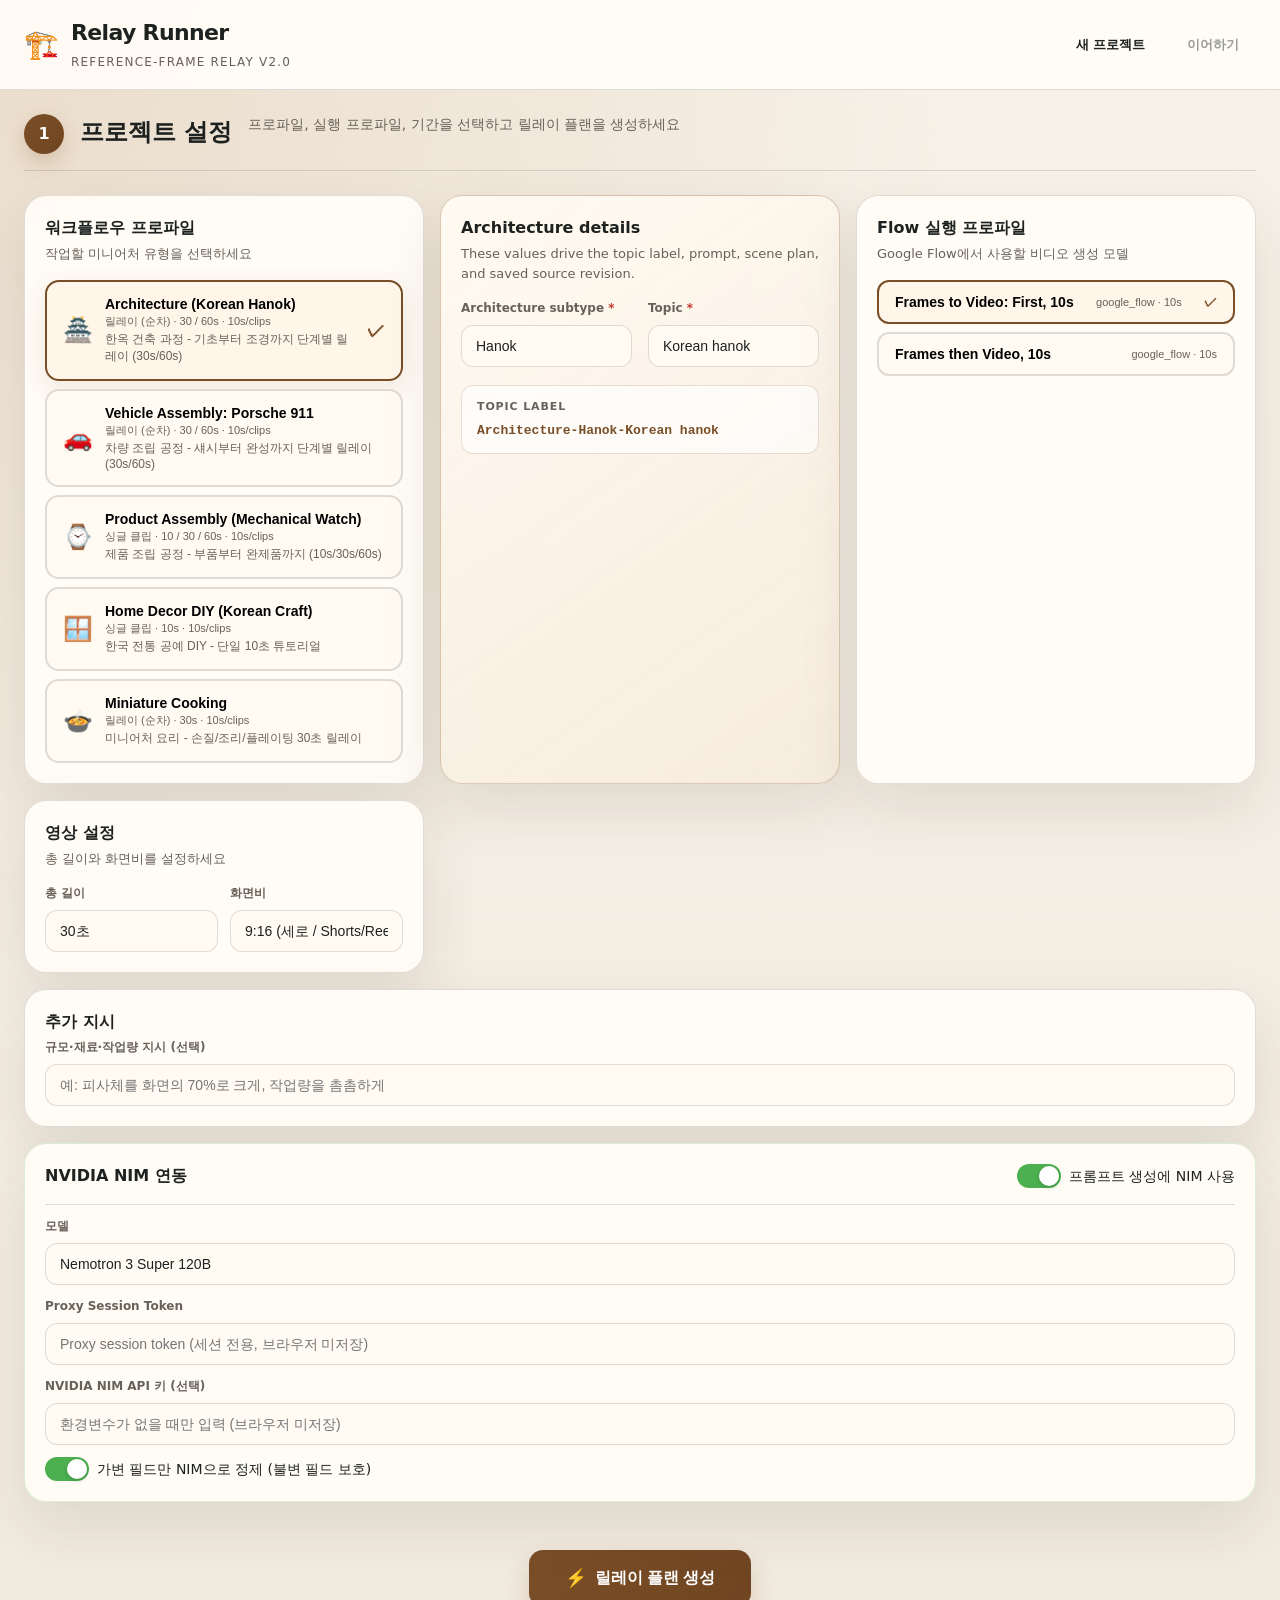
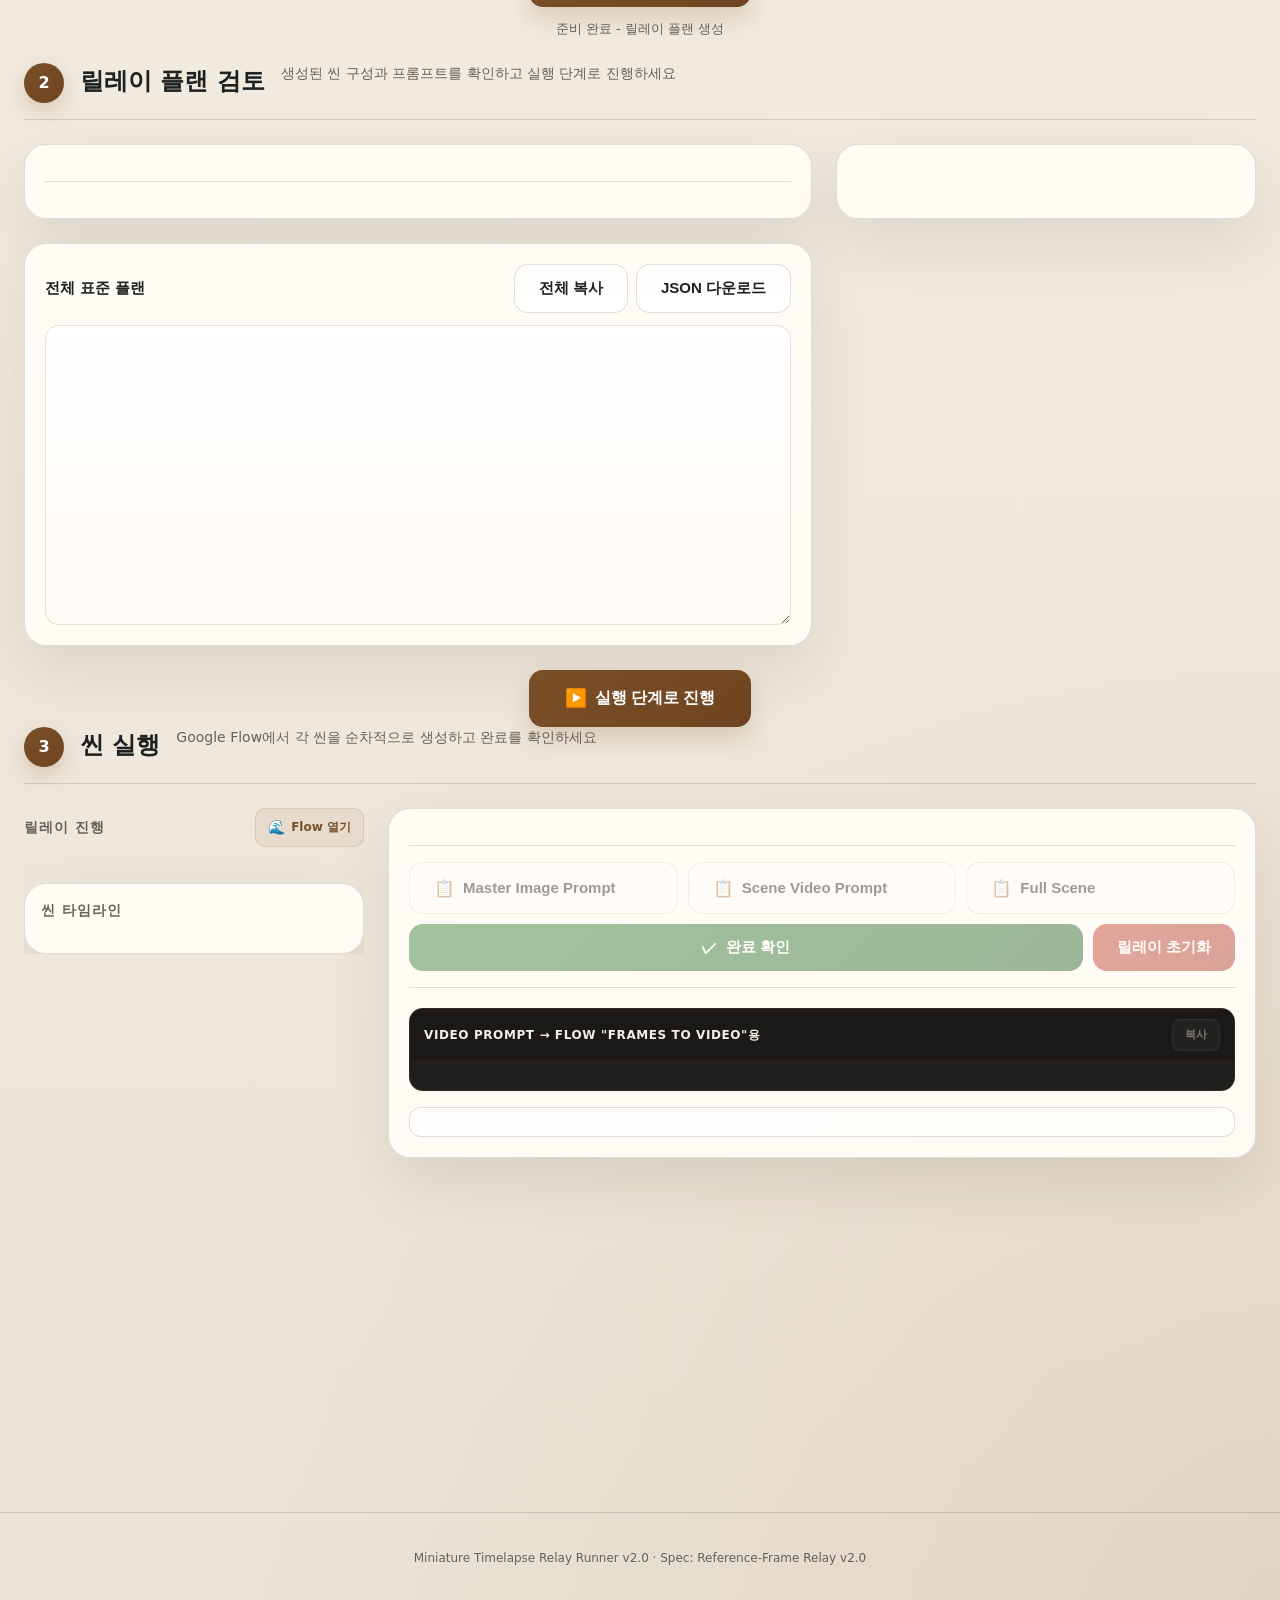
==== commit b08f234b: "Add browser-managed NIM API keys and translation endpoint" ====
--- a/ui/index.html
+++ b/ui/index.html
@@ -182,13 +182,17 @@
               <div class="field">
                 <label for="nimModel">모델</label>
                 <select id="nimModel">
-                  <option value="nvidia/nemotron-3-ultra-550b-a55b">Nemotron 3 Ultra 550B</option>
                   <option value="nvidia/nemotron-3-super-120b-a12b">Nemotron 3 Super 120B</option>
+                  <option value="nvidia/nemotron-3-ultra-550b-a55b">Nemotron 3 Ultra 550B (느림)</option>
                 </select>
               </div>
               <div class="field">
                 <label for="nimSessionToken">Proxy Session Token</label>
                 <input id="nimSessionToken" type="password" placeholder="Proxy session token (세션 전용, 브라우저 미저장)" autocomplete="off" />
+              </div>
+              <div class="field">
+                <label for="nimApiKey">NVIDIA NIM API 키 (선택)</label>
+                <input id="nimApiKey" type="password" placeholder="환경변수가 없을 때만 입력 (브라우저 미저장)" autocomplete="off" spellcheck="false" />
               </div>
               <label class="toggle inline" for="nimRefinementPolicy">
                 <input type="checkbox" id="nimRefinementPolicy" checked />
@@ -419,6 +423,7 @@
     let currentProfileId = 'architecture.korean';
     let currentExecProfileId = 'flow.frames_first.10s';
     let project = null;
+    let proxyApiKeyConfigured = false;
     let relayBranch = null;
     let activeSceneIndex = 0;
     let currentPhase = 'setup'; // 'setup' | 'plan' | 'execute'
@@ -483,8 +488,11 @@
     const resumeProjectBtn = document.getElementById('resumeProjectBtn');
     const nimModelEl = document.getElementById('nimModel');
     const nimSessionTokenEl = document.getElementById('nimSessionToken');
+    const nimApiKeyEl = document.getElementById('nimApiKey');
     const nimRefinementPolicyEl = document.getElementById('nimRefinementPolicy');
     const NIM_PROXY_REWRITE_URL = 'http://127.0.0.1:4174/api/nim/rewrite';
+    const NIM_PROXY_TRANSLATE_URL = 'http://127.0.0.1:4174/api/nim/translate';
+    const NIM_PROXY_SESSION_URL = 'http://127.0.0.1:4174/session';
 
     // ============================================================================
     // Initialization
@@ -503,6 +511,7 @@
         console.log('[init] Selection fields rendered');
         renderExecProfileList();
         setupEventListeners();
+        await refreshProxySessionToken({ silent: true });
         checkResumeAvailability();
         console.log('[init] Complete!');
       } catch (err) {
@@ -590,6 +599,9 @@
       localStorage.removeItem(legacyNimKeyStorageId); // Purge legacy stored key
       nimSessionTokenEl.addEventListener('input', () => {
         // Never persist proxy session token to browser storage
+      });
+      nimApiKeyEl.addEventListener('input', () => {
+        // Never persist the NVIDIA key; it exists only in this page session.
       });
 
       // Stitch options persistence
@@ -625,6 +637,7 @@
       }
       // Never restore session token from storage on reload
       nimSessionTokenEl.value = '';
+      nimApiKeyEl.value = '';
 
       // Stepper click delegation
       stepperEl.addEventListener('click', (e) => {
@@ -966,6 +979,25 @@
       return /[\u3131-\u318e\uac00-\ud7a3]/.test(String(value || ''));
     }
 
+    function extractProxySessionToken(value) {
+      return String(value || '').normalize('NFKC').match(/[A-Za-z0-9_-]{32,}/)?.[0] || '';
+    }
+
+    async function refreshProxySessionToken({ silent = false } = {}) {
+      try {
+        const response = await fetch(NIM_PROXY_SESSION_URL);
+        const body = await response.json();
+        const token = extractProxySessionToken(body?.session_token);
+        if (!response.ok || !token) throw new Error('Proxy did not return a valid session token.');
+        proxyApiKeyConfigured = body?.api_key_configured === true;
+        nimSessionTokenEl.value = token;
+        return token;
+      } catch (error) {
+        if (!silent) showToast(`Proxy session refresh failed: ${error.message}`, 'error');
+        return '';
+      }
+    }
+
     function statePolicyForProfile(profileId) {
       if (profileId === 'architecture.korean') return 'Keep every already-built structural element visible and fixed; only surfaces or components named in the action sequence may change.';
       if (profileId === 'vehicle.assembly' || profileId === 'product.assembly') return 'Keep every already-installed component visible, attached, and fixed in the same position; loose parts move only through visible hand or tool contact.';
@@ -1114,16 +1146,85 @@
       };
     }
 
+    async function translateKoreanInstructionWithNim(text, sessionToken) {
+      let safeSessionToken = extractProxySessionToken(sessionToken);
+      if (!safeSessionToken) safeSessionToken = await refreshProxySessionToken();
+      const sessionApiKey = nimApiKeyEl.value.trim();
+      const sendRequest = token => {
+        const headers = {
+          'Content-Type': 'application/json',
+          'X-Session-Token': token
+        };
+        if (sessionApiKey) headers['X-NIM-API-Key'] = sessionApiKey;
+        return fetch(NIM_PROXY_TRANSLATE_URL, {
+          method: 'POST',
+          headers,
+          body: JSON.stringify({ text, model_id: nimModelEl.value })
+        });
+      };
+      let response = await sendRequest(safeSessionToken);
+      if (response.status === 401) {
+        safeSessionToken = await refreshProxySessionToken();
+        response = await sendRequest(safeSessionToken);
+      }
+      const body = await response.json().catch(() => null);
+      if (!response.ok) {
+        throw new Error(body?.error?.message || `NIM translation failed (${response.status})`);
+      }
+      if (!body?.translated_text || containsHangul(body.translated_text)) {
+        throw new Error('NIM did not return a complete English translation.');
+      }
+      return body;
+    }
+
+    async function applyTranslatedInstruction(projectData, rawText, translationResult) {
+      const translatedText = translationResult.translated_text.trim();
+      projectData.user_overrides = {
+        ...(projectData.user_overrides || {}),
+        additional_instructions: translatedText
+      };
+      projectData.source_draft.user_overrides = projectData.user_overrides;
+      projectData.source_revision = await computeSourceRevision(projectData.source_draft);
+      projectData.scenes = projectData.scenes.map(scene => ({
+        ...scene,
+        first_frame_prompt: String(scene.first_frame_prompt || '').split(rawText).join(translatedText),
+        video_prompt: String(scene.video_prompt || '').split(rawText).join(translatedText)
+      }));
+      projectData.provenance = {
+        source: 'nim_translation',
+        model_id: translationResult.model_id || nimModelEl.value,
+        source_revision: projectData.source_revision
+      };
+    }
+
     async function rewriteProjectPromptsWithNim(projectData, sessionToken) {
+      let safeSessionToken = extractProxySessionToken(sessionToken);
+      if (!safeSessionToken) safeSessionToken = await refreshProxySessionToken();
+      if (!safeSessionToken) {
+        throw new Error('Proxy session token must contain at least 32 URL-safe characters.');
+      }
       const requestPayload = buildNimRequestPayload(projectData);
-      const response = await fetch(NIM_PROXY_REWRITE_URL, {
-        method: 'POST',
-        headers: {
+      const sessionApiKey = nimApiKeyEl.value.trim();
+      if (sessionApiKey && !/^[\x21-\x7E]+$/.test(sessionApiKey)) {
+        throw new Error('NVIDIA NIM API key contains invalid characters.');
+      }
+      const sendRewriteRequest = token => {
+        const headers = {
           'Content-Type': 'application/json',
-          'X-Session-Token': sessionToken
-        },
-        body: JSON.stringify(requestPayload)
-      });
+          'X-Session-Token': token
+        };
+        if (sessionApiKey) headers['X-NIM-API-Key'] = sessionApiKey;
+        return fetch(NIM_PROXY_REWRITE_URL, {
+          method: 'POST',
+          headers,
+          body: JSON.stringify(requestPayload)
+        });
+      };
+      let response = await sendRewriteRequest(safeSessionToken);
+      if (response.status === 401) {
+        safeSessionToken = await refreshProxySessionToken();
+        if (safeSessionToken) response = await sendRewriteRequest(safeSessionToken);
+      }
 
       let responseBody = null;
       try {
@@ -1148,7 +1249,14 @@
         throw new Error('Stale NIM response ignored: local draft changed before apply');
       }
 
-      const rewrittenById = new Map(responseBody.scenes.map((scene) => [scene.id, scene]));
+      if (responseBody.scenes.length !== projectData.scenes.length) {
+        throw new Error(
+          `NIM response scene count mismatch: expected ${projectData.scenes.length}, received ${responseBody.scenes.length}`
+        );
+      }
+      const rewrittenById = new Map(
+        responseBody.scenes.map((scene, index) => [projectData.scenes[index].id, scene])
+      );
       const missingSceneIds = projectData.scenes
         .map(scene => scene.id)
         .filter(sceneId => !rewrittenById.has(sceneId));
@@ -1188,7 +1296,8 @@
       });
       projectData.provenance = {
         source: 'nim',
-        model_id: nimModelEl.value,
+        model_id: responseBody.model_id || nimModelEl.value,
+        fallback_from_model: responseBody.fallback_from_model,
         request_id: responseBody.request_id || requestPayload.request_id,
         source_revision: responseBody.source_revision
       };
@@ -1225,7 +1334,8 @@
           .join(' | ');
         const promptDetail = [selectionDetail, ideaSeed].filter(Boolean).join(' | ');
         const nimEnabled = nimEnabledEl.checked;
-        const sessionToken = nimSessionTokenEl.value.trim();
+        const sessionToken = extractProxySessionToken(nimSessionTokenEl.value);
+        if (sessionToken) nimSessionTokenEl.value = sessionToken;
 
         buildPlanBtn.disabled = true;
         buildHint.textContent = '릴레이 플랜 생성 중...';
@@ -1393,9 +1503,29 @@
         }
 
         if (nimEnabled && sessionToken) {
+          if (
+            containsHangul(userOverrides.additional_instructions) &&
+            !nimApiKeyEl.value.trim() &&
+            !proxyApiKeyConfigured
+          ) {
+            throw new Error('한글 추가 지시를 번역하려면 NVIDIA NIM API 키를 입력하세요.');
+          }
           buildHint.textContent = 'NIM 프록시로 프롬프트 정제 중...';
           try {
-            await rewriteProjectPromptsWithNim(project, sessionToken);
+            if (containsHangul(userOverrides.additional_instructions)) {
+              const translationResult = await translateKoreanInstructionWithNim(
+                userOverrides.additional_instructions,
+                sessionToken
+              );
+              await applyTranslatedInstruction(
+                project,
+                userOverrides.additional_instructions,
+                translationResult
+              );
+            } else {
+              await rewriteProjectPromptsWithNim(project, sessionToken);
+            }
+            proxyApiKeyConfigured = true;
             buildHint.textContent = 'NIM 응답 적용 완료 - 릴레이 플랜 생성됨';
             showToast('NIM 프록시 응답을 적용했습니다.', 'success');
           } catch (err) {
@@ -1481,7 +1611,7 @@
       appendMeta(
         '프롬프트 출처',
         project.provenance?.source === 'nim'
-          ? 'NVIDIA NIM 영문 적용본'
+          ? `NVIDIA NIM 영문 적용본 (${project.provenance.model_id})${project.provenance.fallback_from_model ? ` - fallback from ${project.provenance.fallback_from_model}` : ''}`
           : `로컬 초안 (추가 지시 원문 유지)${project.provenance?.error ? ` - ${project.provenance.error}` : ''}`
       );
       appendMeta('Source Revision', project.source_revision, true);
